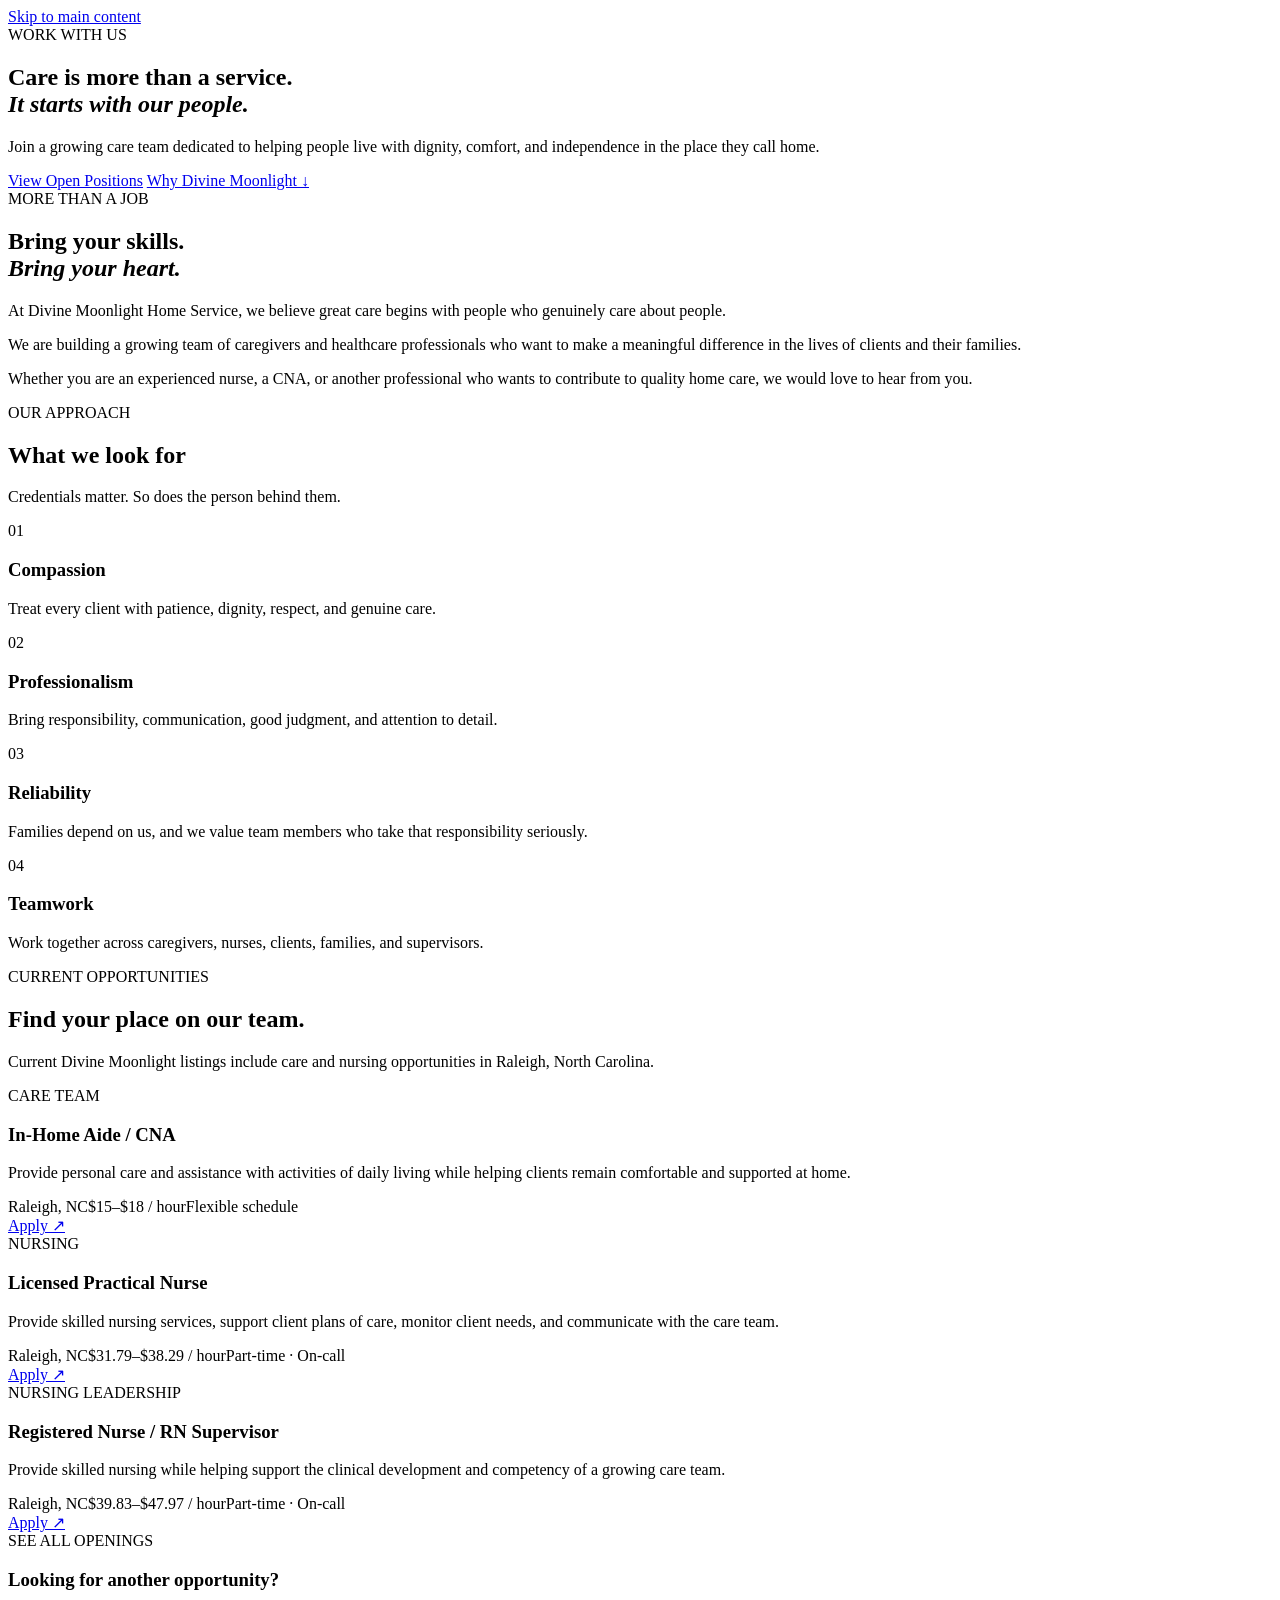
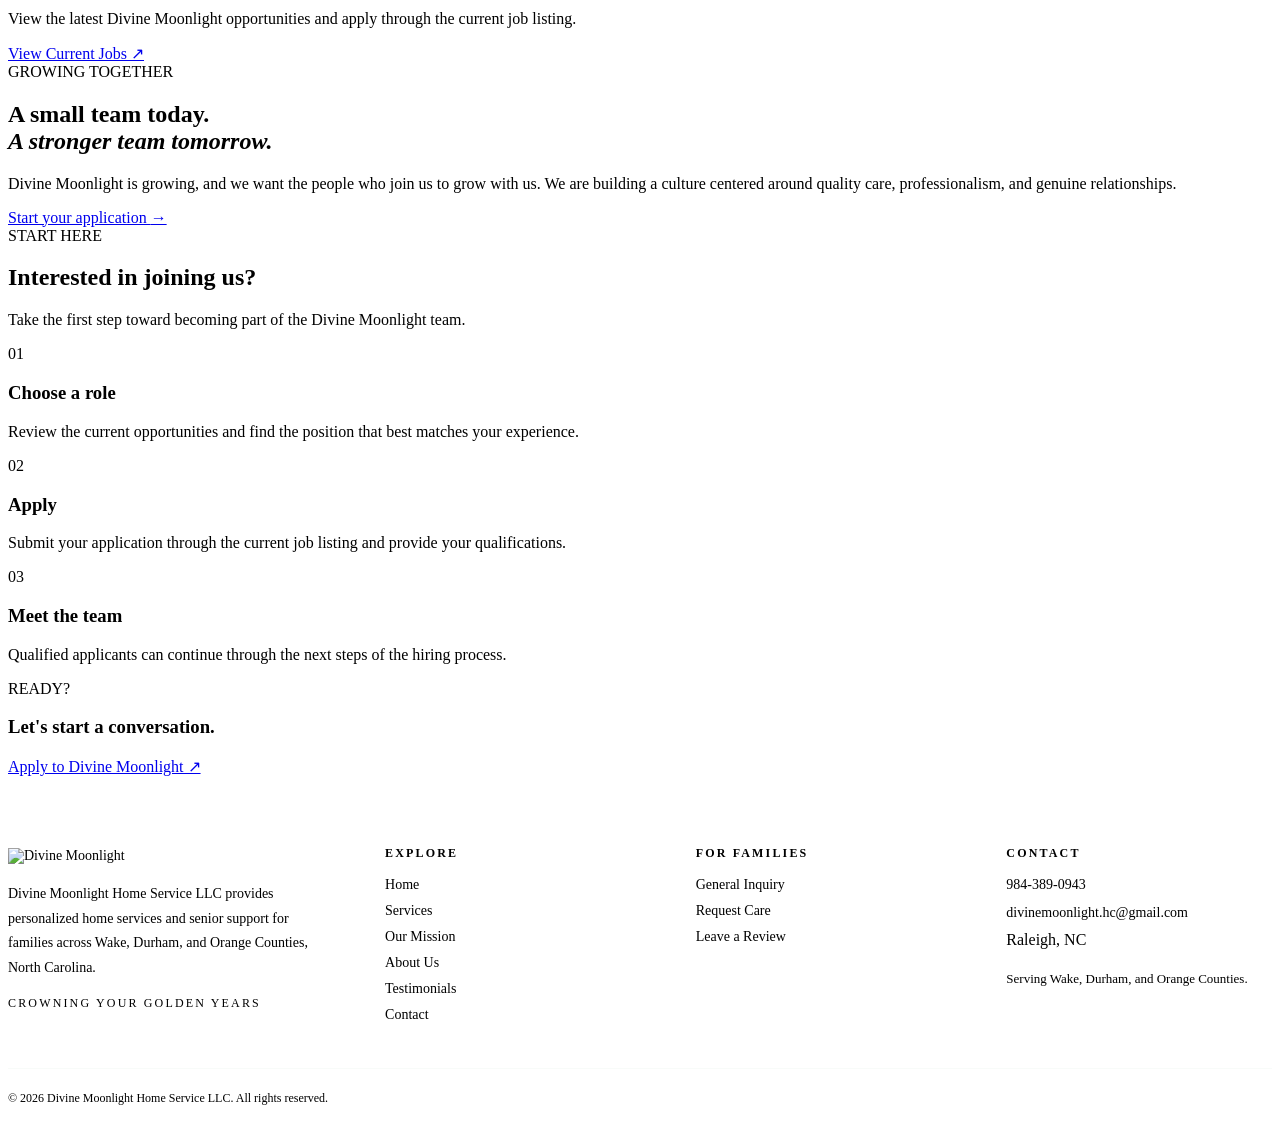
==== careers.html @ d9db5ae2 "Add Divine Moonlight careers page" ====
<!DOCTYPE html>
<html lang="en">
<head>
  <meta charset="utf-8">
  <meta name="viewport" content="width=device-width, initial-scale=1">
  <title>Careers | Divine Moonlight Home Service LLC</title>
  <meta name="description" content="Join the Divine Moonlight Home Service LLC team. Explore opportunities for CNAs, LPNs, RNs, and other compassionate care professionals.">
  <meta name="theme-color" content="#2A4F44">
  <link rel="icon" href="favicon.svg">
  <link rel="stylesheet" href="styles.css">
  <link rel="stylesheet" href="careers.css">
</head>
<body>
  <a class="skip" href="#main-content">Skip to main content</a>

  <main id="main-content">
    <section class="careers-hero">
      <div class="careers-hero-image" aria-hidden="true"></div>
      <div class="careers-hero-overlay" aria-hidden="true"></div>
      <div class="careers-hero-content container">
        <div class="eyebrow">WORK WITH US</div>
        <h1>Care is more than a service.<br><em>It starts with our people.</em></h1>
        <p>Join a growing care team dedicated to helping people live with dignity, comfort, and independence in the place they call home.</p>
        <div class="careers-actions">
          <a class="btn btn-primary" href="#open-positions">View Open Positions</a>
          <a class="careers-text-link" href="#why-divine">Why Divine Moonlight <span>↓</span></a>
        </div>
      </div>
    </section>

    <section class="careers-intro" id="why-divine">
      <div class="container careers-intro-grid">
        <div>
          <div class="eyebrow">MORE THAN A JOB</div>
          <h2>Bring your skills.<br><em>Bring your heart.</em></h2>
        </div>
        <div class="careers-copy">
          <p class="careers-lead">At Divine Moonlight Home Service, we believe great care begins with people who genuinely care about people.</p>
          <p>We are building a growing team of caregivers and healthcare professionals who want to make a meaningful difference in the lives of clients and their families.</p>
          <p>Whether you are an experienced nurse, a CNA, or another professional who wants to contribute to quality home care, we would love to hear from you.</p>
        </div>
      </div>
    </section>

    <section class="careers-values">
      <div class="container">
        <div class="careers-heading">
          <div class="eyebrow">OUR APPROACH</div>
          <h2>What we look for</h2>
          <p>Credentials matter. So does the person behind them.</p>
        </div>
        <div class="value-grid">
          <article class="value-card"><span>01</span><h3>Compassion</h3><p>Treat every client with patience, dignity, respect, and genuine care.</p></article>
          <article class="value-card"><span>02</span><h3>Professionalism</h3><p>Bring responsibility, communication, good judgment, and attention to detail.</p></article>
          <article class="value-card"><span>03</span><h3>Reliability</h3><p>Families depend on us, and we value team members who take that responsibility seriously.</p></article>
          <article class="value-card"><span>04</span><h3>Teamwork</h3><p>Work together across caregivers, nurses, clients, families, and supervisors.</p></article>
        </div>
      </div>
    </section>

    <section class="open-positions" id="open-positions">
      <div class="container">
        <div class="careers-heading positions-heading">
          <div class="eyebrow">CURRENT OPPORTUNITIES</div>
          <h2>Find your place on our team.</h2>
          <p>Current Divine Moonlight listings include care and nursing opportunities in Raleigh, North Carolina.</p>
        </div>

        <div class="position-list">
          <article class="position-card">
            <div>
              <div class="position-label">CARE TEAM</div>
              <h3>In-Home Aide / CNA</h3>
              <p>Provide personal care and assistance with activities of daily living while helping clients remain comfortable and supported at home.</p>
              <div class="position-details"><span>Raleigh, NC</span><span>$15–$18 / hour</span><span>Flexible schedule</span></div>
            </div>
            <a class="position-apply" href="https://www.indeed.com/jobs?q=Divine+Moonlight+Home+Service+LLC&l=Raleigh%2C+NC" target="_blank" rel="noopener">Apply <span>↗</span></a>
          </article>

          <article class="position-card featured-position">
            <div>
              <div class="position-label">NURSING</div>
              <h3>Licensed Practical Nurse</h3>
              <p>Provide skilled nursing services, support client plans of care, monitor client needs, and communicate with the care team.</p>
              <div class="position-details"><span>Raleigh, NC</span><span>$31.79–$38.29 / hour</span><span>Part-time · On-call</span></div>
            </div>
            <a class="position-apply" href="https://www.indeed.com/viewjob?jk=7097b70989209ae1" target="_blank" rel="noopener">Apply <span>↗</span></a>
          </article>

          <article class="position-card">
            <div>
              <div class="position-label">NURSING LEADERSHIP</div>
              <h3>Registered Nurse / RN Supervisor</h3>
              <p>Provide skilled nursing while helping support the clinical development and competency of a growing care team.</p>
              <div class="position-details"><span>Raleigh, NC</span><span>$39.83–$47.97 / hour</span><span>Part-time · On-call</span></div>
            </div>
            <a class="position-apply" href="https://www.indeed.com/jobs?q=Divine+Moonlight+Home+Service+LLC&l=Raleigh%2C+NC" target="_blank" rel="noopener">Apply <span>↗</span></a>
          </article>
        </div>

        <div class="application-note">
          <div><div class="eyebrow">SEE ALL OPENINGS</div><h3>Looking for another opportunity?</h3><p>View the latest Divine Moonlight opportunities and apply through the current job listing.</p></div>
          <a class="btn btn-primary" href="https://www.indeed.com/jobs?q=Divine+Moonlight+Home+Service+LLC&l=Raleigh%2C+NC" target="_blank" rel="noopener">View Current Jobs ↗</a>
        </div>
      </div>
    </section>

    <section class="careers-feature">
      <div class="careers-feature-image" aria-hidden="true"></div>
      <div class="careers-feature-overlay" aria-hidden="true"></div>
      <div class="container careers-feature-content">
        <div class="eyebrow">GROWING TOGETHER</div>
        <h2>A small team today.<br><em>A stronger team tomorrow.</em></h2>
        <p>Divine Moonlight is growing, and we want the people who join us to grow with us. We are building a culture centered around quality care, professionalism, and genuine relationships.</p>
        <a href="#apply" class="careers-text-link">Start your application <span>→</span></a>
      </div>
    </section>

    <section class="how-to-apply" id="apply">
      <div class="container">
        <div class="careers-heading">
          <div class="eyebrow">START HERE</div>
          <h2>Interested in joining us?</h2>
          <p>Take the first step toward becoming part of the Divine Moonlight team.</p>
        </div>
        <div class="apply-grid">
          <div class="apply-step"><span>01</span><h3>Choose a role</h3><p>Review the current opportunities and find the position that best matches your experience.</p></div>
          <div class="apply-step"><span>02</span><h3>Apply</h3><p>Submit your application through the current job listing and provide your qualifications.</p></div>
          <div class="apply-step"><span>03</span><h3>Meet the team</h3><p>Qualified applicants can continue through the next steps of the hiring process.</p></div>
        </div>
        <div class="final-apply">
          <div><div class="eyebrow">READY?</div><h3>Let's start a conversation.</h3></div>
          <a class="btn btn-primary" href="https://www.indeed.com/jobs?q=Divine+Moonlight+Home+Service+LLC&l=Raleigh%2C+NC" target="_blank" rel="noopener">Apply to Divine Moonlight ↗</a>
        </div>
      </div>
    </section>
  </main>

  <div id="shared-site-footer"></div>
  <script src="script.js"></script>
  <script src="careers.js"></script>
  <script src="footer.js"></script>
</body>
</html>
---- styles.css ----
@import url('styles-legacy.css');

/* =========================================================
   DIVINE MOONLIGHT — HERO REDESIGN
   Keeps the existing site styles intact and replaces the
   duplicated experimental hero with the finished homepage hero.
   ========================================================= */

/* Hide the old experimental hero. The second .hero in index.html
   becomes the single visible homepage hero. */
/* The homepage now uses the first (and only) hero section. */

main > section.hero:nth-of-type(2) {
  position: relative;
  min-height: calc(100svh - 72px);
  height: calc(100svh - 72px);
  overflow: hidden;
  background: var(--cream);
  isolation: isolate;
}

main > section.hero:nth-of-type(2) .hero-grid {
  min-height: 100%;
  height: 100%;
  grid-template-columns: 54% 46%;
}

main > section.hero:nth-of-type(2) .hero-copy {
  position: relative;
  z-index: 2;
  min-height: 100%;
  padding: 10px 48px 70px;
  display: flex;
  align-items: flex-start;
  background:
    linear-gradient(90deg,
      rgba(247,243,236,1) 0%,
      rgba(247,243,236,.98) 70%,
      rgba(247,243,236,.86) 100%);
}

main > section.hero:nth-of-type(2) .hero-copy > .container {
  width: 100%;
  max-width: 680px;
  margin: 0;
}

/* Motto + service area */
main > section.hero:nth-of-type(2) .eyebrow {
  position: relative;
  margin: 0;
  padding: 0;
  font-size: 0;
  line-height: 1;
}

main > section.hero:nth-of-type(2) .eyebrow::before {
  content: 'CARE WITH COMPASSION';
  display: block;
  color: var(--burgundy);
  font-family: var(--sans);
  font-size: 11px;
  font-weight: 600;
  letter-spacing: .28em;
  line-height: 1.2;
}

main > section.hero:nth-of-type(2) .eyebrow::after {
  content: 'Wake · Durham · Orange Counties, NC';
  display: block;
  margin-top: 13px;
  color: var(--sage-dark);
  font-family: var(--sans);
  font-size: 12px;
  font-weight: 500;
  letter-spacing: .12em;
  line-height: 1.2;
  text-transform: uppercase;
}

/* Small gold editorial accent */
main > section.hero:nth-of-type(2) .eyebrow::before {
  border-left: 34px solid var(--gold);
  padding-left: 12px;
}

/* Main headline */
main > section.hero:nth-of-type(2) h1 {
  max-width: 680px;
  margin: 29px 0 0;
  color: var(--sage-dark);
  font-family: var(--display);
  font-size: clamp(62px, 6.3vw, 94px);
  font-weight: 500;
  line-height: .9;
  letter-spacing: -.045em;
}

/* Replace the longer generic paragraph with the short marketing summary. */
main > section.hero:nth-of-type(2) .hero-copy > .container > p {
  max-width: 570px;
  margin-top: 25px;
  color: var(--muted);
  font-family: var(--sans);
  font-size: 17px;
  font-weight: 400;
  line-height: 1.65;
}

main > section.hero:nth-of-type(2) .hero-copy > .container > p {
  font-size: 0;
}

main > section.hero:nth-of-type(2) .hero-copy > .container > p::after {
  content: 'Compassionate in-home support that helps seniors live comfortably, safely, and with dignity while giving families confidence that their loved ones are cared for.';
  display: block;
  font-size: 17px;
}

/* Clean CTA hierarchy */
main > section.hero:nth-of-type(2) .actions {
  display: flex;
  align-items: center;
  flex-wrap: wrap;
  gap: 25px;
  margin-top: 31px;
}

main > section.hero:nth-of-type(2) .actions .btn-secondary {
  display: none;
}

main > section.hero:nth-of-type(2) .actions .btn-primary {
  min-height: 53px;
  padding: 0 27px;
  border-radius: 5px;
  font-size: 14px;
  font-weight: 600;
  box-shadow: 0 12px 30px -14px rgba(90,24,48,.55);
}

main > section.hero:nth-of-type(2) .actions .btn-primary::after {
  content: ' →';
  font-size: 17px;
}

main > section.hero:nth-of-type(2) .text-link {
  display: inline-flex;
  align-items: center;
  gap: 9px;
  margin-top: 18px;
  padding-bottom: 4px;
  color: var(--sage-dark);
  border-bottom: 1px solid rgba(42,79,68,.3);
  font-family: var(--sans);
  font-size: 14px;
  font-weight: 500;
  text-decoration: none;
}

main > section.hero:nth-of-type(2) .text-link:hover {
  color: var(--burgundy);
  border-color: var(--burgundy);
}

/* Nursing pool callout */
main > section.hero:nth-of-type(2) .hero-copy::after {
  content: 'NURSING POOL   ·   RN · LPN · CNA SUPPORT';
  position: absolute;
  left: 48px;
  bottom: 38px;
  padding-top: 16px;
  padding-right: 24px;
  border-top: 1px solid rgba(42,79,68,.18);
  color: var(--burgundy);
  font-family: var(--sans);
  font-size: 11px;
  font-weight: 700;
  letter-spacing: .14em;
}

/* Image treatment */
main > section.hero:nth-of-type(2) .hero-image {
  min-height: 100%;
  position: relative;
  overflow: hidden;
}

main > section.hero:nth-of-type(2) .hero-image::before {
  content: '';
  position: absolute;
  inset: 0;
  z-index: 1;
  background: linear-gradient(90deg, var(--cream) 0%, rgba(247,243,236,.3) 18%, rgba(247,243,236,.04) 100%);
  pointer-events: none;
}

main > section.hero:nth-of-type(2) .hero-image img {
  width: 100%;
  height: 100%;
  object-fit: cover;
  object-position: 52% center;
  transform: scale(1.015);
}

/* Desktop scroll cue */
main > section.hero:nth-of-type(2)::after {
  content: 'EXPLORE  ↓';
  position: absolute;
  left: 50%;
  bottom: 21px;
  z-index: 5;
  color: var(--sage-dark);
  font-family: var(--sans);
  font-size: 9px;
  font-weight: 600;
  letter-spacing: .2em;
  transform: translateX(-50%);
  opacity: .72;
}

/* Tablet */
@media (max-width: 900px) {
  main > section.hero:nth-of-type(2) {
    min-height: calc(100svh - 72px);
    height: auto;
  }

  main > section.hero:nth-of-type(2) .hero-grid {
    min-height: calc(100svh - 72px);
    height: auto;
    grid-template-columns: 56% 44%;
  }

  main > section.hero:nth-of-type(2) .hero-copy {
    padding: 10px 30px 70px;
    background: rgba(247,243,236,.96);
  }

  main > section.hero:nth-of-type(2) h1 {
    font-size: clamp(58px, 7vw, 76px);
  }

  main > section.hero:nth-of-type(2) .hero-copy::after {
    left: 30px;
    bottom: 30px;
  }
}

/* Mobile */
@media (max-width: 700px) {
  main > section.hero:nth-of-type(2) {
    min-height: calc(100svh - 72px);
    height: auto;
  }

  main > section.hero:nth-of-type(2) .hero-grid {
    min-height: calc(100svh - 72px);
    display: block;
    position: relative;
  }

  main > section.hero:nth-of-type(2) .hero-copy {
    min-height: calc(100svh - 72px);
    padding: 12px 16px 105px;
    background: rgba(247,243,236,.91);
  }

  main > section.hero:nth-of-type(2) .hero-copy > .container {
    max-width: 620px;
  }

  main > section.hero:nth-of-type(2) .eyebrow::before {
    font-size: 10px;
    letter-spacing: .22em;
  }

  main > section.hero:nth-of-type(2) .eyebrow::after {
    font-size: 10px;
    letter-spacing: .09em;
  }

  main > section.hero:nth-of-type(2) h1 {
    max-width: 100%;
    margin-top: 23px;
    font-size: clamp(53px, 15vw, 72px);
    line-height: .91;
  }

  main > section.hero:nth-of-type(2) .hero-copy > .container > p::after {
    font-size: 16px;
    line-height: 1.58;
  }

  main > section.hero:nth-of-type(2) .actions {
    align-items: flex-start;
    flex-direction: column;
    gap: 19px;
    margin-top: 27px;
  }

  main > section.hero:nth-of-type(2) .text-link {
    margin-top: 0;
  }

  main > section.hero:nth-of-type(2) .hero-copy::after {
    left: 16px;
    right: 16px;
    bottom: 30px;
    padding-right: 0;
    font-size: 10px;
    letter-spacing: .11em;
  }

  main > section.hero:nth-of-type(2) .hero-image {
    position: absolute;
    inset: 0;
    z-index: -1;
    opacity: .28;
  }

  main > section.hero:nth-of-type(2) .hero-image::before {
    background: linear-gradient(180deg, rgba(247,243,236,.95) 0%, rgba(247,243,236,.75) 58%, rgba(247,243,236,.45) 100%);
  }

  main > section.hero:nth-of-type(2)::after {
    display: none;
  }
}

/* Small phones */
@media (max-width: 420px) {
  main > section.hero:nth-of-type(2) .hero-copy {
    padding-top: 10px;
  }

  main > section.hero:nth-of-type(2) h1 {
    font-size: clamp(50px, 14.5vw, 64px);
  }

  main > section.hero:nth-of-type(2) .hero-copy::after {
    font-size: 9px;
  }
}


/* =========================================================
   DIVINE MOONLIGHT — HERO POSITIONING UPDATE
   ========================================================= */

/* The motto is the first visual element directly beneath the nav
   and is centered across the full hero. Supporting content remains left. */
main > section.hero:first-of-type {
  position: relative;
  min-height: calc(100svh - 72px);
  height: calc(100svh - 72px);
  overflow: hidden;
  background: var(--cream);
  isolation: isolate;
}

main > section.hero:first-of-type .hero-grid {
  position: relative;
  min-height: 100%;
  height: 100%;
  grid-template-columns: 54% 46%;
}

main > section.hero:first-of-type .hero-copy {
  position: relative;
  z-index: 2;
  min-height: 100%;
  padding: 92px 48px 70px;
  display: flex;
  align-items: flex-start;
  background: linear-gradient(90deg,
    rgba(247,243,236,1) 0%,
    rgba(247,243,236,.98) 70%,
    rgba(247,243,236,.86) 100%);
}

main > section.hero:first-of-type .hero-copy > .container {
  width: 100%;
  max-width: 680px;
  margin: 0;
}

/* Remove the old "CARE WITH COMPASSION" treatment entirely. */
main > section.hero:first-of-type .eyebrow::before {
  content: none;
  display: none;
}

main > section.hero:first-of-type .eyebrow {
  margin: 0;
  padding: 0;
}

main > section.hero:first-of-type .eyebrow::after {
  content: 'Wake · Durham · Orange Counties, NC';
  display: block;
  margin: 0;
  color: var(--sage-dark);
  font-family: var(--sans);
  font-size: 12px;
  font-weight: 500;
  letter-spacing: .12em;
  line-height: 1.2;
  text-transform: uppercase;
}

/* Motto: centered, immediately beneath the navigation. */
main > section.hero:first-of-type h1 {
  position: absolute;
  top: 10px;
  left: 0;
  z-index: 5;
  width: 100%;
  max-width: none;
  margin: 0;
  padding: 0 24px;
  box-sizing: border-box;
  text-align: center;
  color: var(--sage-dark);
  font-family: var(--display);
  font-size: clamp(58px, 6.3vw, 92px);
  font-weight: 500;
  line-height: .9;
  letter-spacing: -.045em;
  pointer-events: none;
}

/* Supporting content stays left aligned beneath the centered motto. */
main > section.hero:first-of-type .hero-copy > .container > p {
  max-width: 570px;
  margin-top: 25px;
  color: var(--muted);
  font-family: var(--sans);
  font-size: 17px;
  line-height: 1.65;
}

main > section.hero:first-of-type .actions {
  display: flex;
  align-items: center;
  flex-wrap: wrap;
  gap: 25px;
  margin-top: 31px;
}

main > section.hero:first-of-type .actions .btn-secondary {
  display: none;
}

main > section.hero:first-of-type .text-link {
  display: inline-flex;
  align-items: center;
  gap: 9px;
  margin-top: 18px;
  padding-bottom: 4px;
  color: var(--sage-dark);
  border-bottom: 1px solid rgba(42,79,68,.3);
  font-family: var(--sans);
  font-size: 14px;
  font-weight: 500;
  text-decoration: none;
}

main > section.hero:first-of-type .hero-copy::after {
  content: 'NURSING POOL   ·   RN · LPN · CNA SUPPORT';
  position: absolute;
  left: 48px;
  bottom: 38px;
  padding-top: 16px;
  padding-right: 24px;
  border-top: 1px solid rgba(42,79,68,.18);
  color: var(--burgundy);
  font-family: var(--sans);
  font-size: 11px;
  font-weight: 700;
  letter-spacing: .14em;
}

main > section.hero:first-of-type .hero-image {
  min-height: 100%;
  position: relative;
  overflow: hidden;
}

main > section.hero:first-of-type .hero-image img {
  width: 100%;
  height: 100%;
  object-fit: cover;
  object-position: 52% center;
  transform: scale(1.015);
}

/* Mobile keeps the motto centered but lets supporting content use the full width. */
@media (max-width: 700px) {
  main > section.hero:first-of-type {
    min-height: calc(100svh - 72px);
    height: auto;
  }

  main > section.hero:first-of-type .hero-grid {
    min-height: calc(100svh - 72px);
    height: auto;
    display: block;
  }

  main > section.hero:first-of-type .hero-copy {
    min-height: calc(100svh - 72px);
    padding: 82px 16px 105px;
    background: rgba(247,243,236,.91);
  }

  main > section.hero:first-of-type h1 {
    top: 8px;
    padding: 0 16px;
    font-size: clamp(46px, 13vw, 68px);
  }

  main > section.hero:first-of-type .hero-image {
    position: absolute;
    inset: 0;
    z-index: -1;
    opacity: .28;
  }

  main > section.hero:first-of-type .hero-copy::after {
    left: 16px;
    right: 16px;
    bottom: 30px;
    padding-right: 0;
    font-size: 10px;
    letter-spacing: .11em;
  }
}


/* =========================================================
   DIVINE MOONLIGHT — HERO FINAL POLISH
   ========================================================= */

/* Full-bleed photographic hero with a soft editorial fade into the copy. */
main > section.hero:first-of-type {
  position: relative !important;
  min-height: calc(100svh - 72px) !important;
  height: calc(100svh - 72px) !important;
  overflow: hidden !important;
  background: var(--cream) !important;
  isolation: isolate !important;
}

main > section.hero:first-of-type .hero-grid {
  display: block !important;
  position: relative !important;
  width: 100% !important;
  height: 100% !important;
  min-height: 100% !important;
}

main > section.hero:first-of-type .hero-image {
  position: absolute !important;
  inset: 0 !important;
  width: 100% !important;
  height: 100% !important;
  min-height: 0 !important;
  z-index: 0 !important;
  overflow: hidden !important;
}

main > section.hero:first-of-type .hero-image picture {
  display: block !important;
  width: 100% !important;
  height: 100% !important;
}

.hero-image img {
  display: block !important;
  width: 100% !important;
  height: 100% !important;
  object-fit: cover !important;
  object-position: center center !important;
  transform: scale(1.02) !important;
}

main > section.hero:first-of-type .hero-image::after {
  content: '' !important;
  position: absolute !important;
  inset: 0 !important;
  z-index: 1 !important;
  pointer-events: none !important;
  background:
    linear-gradient(
      90deg,
      rgba(247,243,236,.99) 0%,
      rgba(247,243,236,.96) 22%,
      rgba(247,243,236,.82) 42%,
      rgba(247,243,236,.50) 57%,
      rgba(247,243,236,.16) 72%,
      rgba(247,243,236,0) 100%
    ) !important;
}

/* Copy sits over the photograph rather than occupying a separate column. */
main > section.hero:first-of-type .hero-copy {
  position: relative !important;
  z-index: 2 !important;
  width: 100% !important;
  height: 100% !important;
  min-height: 100% !important;
  box-sizing: border-box !important;
  padding: 0 !important;
  display: block !important;
  background: transparent !important;
}

main > section.hero:first-of-type .hero-copy > .container {
  width: 100% !important;
  max-width: 1320px !important;
  height: 100% !important;
  margin: 0 auto !important;
  padding: 0 56px !important;
  box-sizing: border-box !important;
}

/* The motto is centered against the entire viewport, not the left column. */
main > section.hero:first-of-type h1 {
  position: absolute !important;
  top: 22px !important;
  left: 0 !important;
  right: 0 !important;
  z-index: 4 !important;
  width: 100% !important;
  max-width: none !important;
  margin: 0 !important;
  padding: 0 30px !important;
  box-sizing: border-box !important;
  text-align: center !important;
  color: var(--sage-dark) !important;
  font-family: var(--display) !important;
  font-size: clamp(58px, 6vw, 92px) !important;
  font-weight: 500 !important;
  line-height: .88 !important;
  letter-spacing: -.045em !important;
  white-space: nowrap !important;
}

/* Service area appears once, beneath the motto, aligned with the left copy. */
main > section.hero:first-of-type .eyebrow {
  position: absolute !important;
  top: 148px !important;
  left: 56px !important;
  margin: 0 !important;
  padding: 0 !important;
  color: var(--burgundy) !important;
  font-family: var(--sans) !important;
  font-size: 12px !important;
  font-weight: 700 !important;
  letter-spacing: .18em !important;
  line-height: 1.2 !important;
  text-transform: uppercase !important;
}

main > section.hero:first-of-type .eyebrow::before,
main > section.hero:first-of-type .eyebrow::after {
  content: none !important;
  display: none !important;
}

/* Left-side content has a deliberate rhythm and never collides with the motto. */
main > section.hero:first-of-type .hero-copy > .container > p {
  position: absolute !important;
  top: 205px !important;
  left: 56px !important;
  max-width: 560px !important;
  margin: 0 !important;
  color: var(--ink) !important;
  font-family: var(--sans) !important;
  font-size: 17px !important;
  line-height: 1.65 !important;
  text-shadow: 0 1px 12px rgba(247,243,236,.35) !important;
}

main > section.hero:first-of-type .hero-copy > .container > p::after {
  content: none !important;
}

main > section.hero:first-of-type .actions {
  position: absolute !important;
  top: 350px !important;
  left: 56px !important;
  margin: 0 !important;
  display: flex !important;
  align-items: center !important;
  gap: 22px !important;
}

main > section.hero:first-of-type .actions .btn-secondary {
  display: none !important;
}

main > section.hero:first-of-type .actions .btn-primary {
  min-height: 54px !important;
  padding: 0 29px !important;
  border-radius: 999px !important;
  font-size: 14px !important;
  font-weight: 600 !important;
  box-shadow: 0 14px 34px rgba(90,24,48,.18) !important;
}

main > section.hero:first-of-type .actions .btn-primary::after {
  content: ' →' !important;
  font-size: 17px !important;
}

main > section.hero:first-of-type .text-link {
  position: absolute !important;
  top: 430px !important;
  left: 56px !important;
  display: inline-flex !important;
  margin: 0 !important;
  padding-bottom: 5px !important;
  color: var(--sage-dark) !important;
  border-bottom: 1px solid rgba(42,79,68,.35) !important;
  font-family: var(--sans) !important;
  font-size: 14px !important;
  font-weight: 600 !important;
  text-decoration: none !important;
}

main > section.hero:first-of-type .hero-copy::after {
  content: 'NURSING POOL   ·   RN · LPN · CNA SUPPORT' !important;
  position: absolute !important;
  left: 56px !important;
  bottom: 38px !important;
  z-index: 4 !important;
  padding: 15px 28px 0 0 !important;
  border-top: 1px solid rgba(42,79,68,.22) !important;
  color: var(--burgundy) !important;
  font-family: var(--sans) !important;
  font-size: 10px !important;
  font-weight: 700 !important;
  letter-spacing: .16em !important;
}

/* Subtle readability veil behind the left copy, while keeping the photo visible. */
main > section.hero:first-of-type .hero-copy::before {
  content: '' !important;
  position: absolute !important;
  inset: 0 !important;
  z-index: -1 !important;
  pointer-events: none !important;
}

/* Mobile: keep the full photo, but make the copy more legible. */
@media (max-width: 900px) {
  main > section.hero:first-of-type h1 {
    font-size: clamp(52px, 7vw, 76px) !important;
  }

  main > section.hero:first-of-type .hero-copy > .container {
    padding: 0 32px !important;
  }

  main > section.hero:first-of-type .eyebrow,
  main > section.hero:first-of-type .hero-copy > .container > p,
  main > section.hero:first-of-type .actions,
  main > section.hero:first-of-type .text-link {
    left: 32px !important;
  }

  main > section.hero:first-of-type .eyebrow {
    top: 140px !important;
  }

  main > section.hero:first-of-type .hero-copy > .container > p {
    top: 192px !important;
    max-width: 500px !important;
  }

  main > section.hero:first-of-type .actions {
    top: 345px !important;
  }

  main > section.hero:first-of-type .text-link {
    top: 425px !important;
  }
}

@media (max-width: 700px) {
  main > section.hero:first-of-type {
    min-height: calc(100svh - 72px) !important;
    height: calc(100svh - 72px) !important;
  }

  main > section.hero:first-of-type .hero-copy > .container {
    padding: 0 20px !important;
  }

  main > section.hero:first-of-type h1 {
    top: 20px !important;
    padding: 0 16px !important;
    font-size: clamp(42px, 12vw, 62px) !important;
    white-space: normal !important;
  }

  main > section.hero:first-of-type .hero-image::after {
    background:
      linear-gradient(
        180deg,
        rgba(247,243,236,.94) 0%,
        rgba(247,243,236,.82) 30%,
        rgba(247,243,236,.62) 58%,
        rgba(247,243,236,.28) 100%
      ) !important;
  }

  main > section.hero:first-of-type .eyebrow {
    top: 150px !important;
    left: 20px !important;
    right: 20px !important;
    font-size: 10px !important;
    letter-spacing: .12em !important;
  }

  main > section.hero:first-of-type .hero-copy > .container > p {
    top: 195px !important;
    left: 20px !important;
    right: 20px !important;
    max-width: 520px !important;
    font-size: 16px !important;
    line-height: 1.55 !important;
  }

  main > section.hero:first-of-type .actions {
    top: 335px !important;
    left: 20px !important;
  }

  main > section.hero:first-of-type .text-link {
    top: 415px !important;
    left: 20px !important;
  }

  main > section.hero:first-of-type .hero-copy::after {
    left: 20px !important;
    bottom: 28px !important;
    font-size: 9px !important;
    letter-spacing: .10em !important;
  }
}

@media (max-width: 420px) {
  main > section.hero:first-of-type h1 {
    top: 18px !important;
    font-size: clamp(40px, 12vw, 54px) !important;
  }

  main > section.hero:first-of-type .eyebrow {
    top: 140px !important;
  }

  main > section.hero:first-of-type .hero-copy > .container > p {
    top: 183px !important;
  }

  main > section.hero:first-of-type .actions {
    top: 330px !important;
  }

  main > section.hero:first-of-type .text-link {
    top: 410px !important;
  }
}

/* =========================================
   DIVINE MOONLIGHT — MISSION PAGE
   ========================================= */

.mission-page {
  --sage: #687563;
  --sage-dark: #4d594b;
  --burgundy: #6b3039;
  --gold: #b4975a;
  --gold-light: #d4bd82;
  --cream: #f7f4ed;
  --warm-white: #fcfbf8;
  --text: #2f302c;
  --muted: #73756d;

  background: var(--warm-white);
  color: var(--text);
  overflow: hidden;
}


/* =========================================
   HERO
   ========================================= */

.mission-hero {
  min-height: 82vh;

  position: relative;

  display: flex;
  align-items: center;
  justify-content: center;

  text-align: center;

  background:
    radial-gradient(
      circle at 50% 35%,
      rgba(180, 151, 90, 0.13),
      transparent 35%
    ),
    linear-gradient(
      180deg,
      #f8f6f0 0%,
      #f3f1e9 100%
    );

  padding: 120px 24px 100px;
}


.mission-hero::before {
  content: "";

  position: absolute;
  inset: 28px;

  border: 1px solid rgba(180, 151, 90, 0.28);

  pointer-events: none;
}


.mission-hero-glow {
  position: absolute;

  width: 480px;
  height: 480px;

  border-radius: 50%;

  background: rgba(180, 151, 90, 0.07);

  filter: blur(20px);

  pointer-events: none;
}


.mission-hero-content {
  position: relative;

  max-width: 850px;

  z-index: 2;
}


.mission-eyebrow {
  display: inline-block;

  font-family: "Outfit", sans-serif;

  font-size: 12px;
  font-weight: 600;

  letter-spacing: 4px;

  color: var(--burgundy);

  margin-bottom: 28px;
}


.mission-hero h1 {
  margin: 0;

  font-family: "Cormorant Garamond", Georgia, serif;

  font-size: clamp(60px, 7vw, 96px);

  line-height: 0.9;

  font-weight: 500;

  letter-spacing: -2px;

  color: var(--sage-dark);
}


.mission-hero h1 em {
  color: var(--burgundy);

  font-weight: 400;
}


.crown-divider {
  display: flex;
  align-items: center;
  justify-content: center;

  gap: 18px;

  margin: 34px auto 30px;

  width: min(400px, 80%);
}


.crown-divider span {
  height: 1px;

  flex: 1;

  background: linear-gradient(
    90deg,
    transparent,
    rgba(180, 151, 90, 0.7)
  );
}


.crown-divider span:last-child {
  background: linear-gradient(
    90deg,
    rgba(180, 151, 90, 0.7),
    transparent
  );
}


.crown-symbol {
  font-family: Georgia, serif;

  font-size: 30px;

  line-height: 1;

  color: var(--gold);
}


.mission-intro {
  max-width: 720px;

  margin: 0 auto;

  font-family: "Outfit", sans-serif;

  font-size: 17px;

  line-height: 1.8;

  color: var(--muted);
}


.scroll-indicator {
  position: absolute;

  bottom: 34px;
  left: 50%;

  transform: translateX(-50%);

  display: flex;
  flex-direction: column;
  align-items: center;

  gap: 9px;
}


.scroll-indicator span {
  font-family: "Outfit", sans-serif;

  font-size: 9px;

  letter-spacing: 3px;

  font-weight: 600;

  color: #88877e;
}


.scroll-line {
  width: 1px;
  height: 34px;

  background: var(--gold);

  opacity: 0.65;
}


/* =========================================
   MAIN CONTENT
   ========================================= */

.mission-content {
  max-width: 1180px;

  margin: 0 auto;

  padding: 140px 60px 130px;
}


/* =========================================
   SECTION HEADING
   ========================================= */

.mission-section-heading {
  display: grid;

  grid-template-columns: 100px 1fr;

  gap: 30px;

  margin-bottom: 100px;
}


.section-number {
  font-family: "Cormorant Garamond", Georgia, serif;

  font-size: 22px;

  color: var(--gold);

  padding-top: 12px;
}


.small-heading {
  display: block;

  font-family: "Outfit", sans-serif;

  font-size: 11px;

  font-weight: 600;

  letter-spacing: 3px;

  color: var(--burgundy);

  margin-bottom: 16px;
}


.mission-section-heading h2 {
  margin: 0;

  font-family: "Cormorant Garamond", Georgia, serif;

  font-size: clamp(52px, 6vw, 78px);

  line-height: 0.92;

  font-weight: 500;

  color: var(--sage-dark);

  letter-spacing: -1px;
}


.mission-section-heading h2 em {
  color: var(--burgundy);

  font-weight: 400;
}


/* =========================================
   COPY
   ========================================= */

.mission-copy {
  max-width: 930px;

  margin-left: auto;
}


/* =========================================
   FIRST STATEMENT
   ========================================= */

.mission-statement {
  display: grid;

  grid-template-columns: 1fr 1.5fr;

  gap: 70px;

  margin-bottom: 90px;
}


.mission-statement p {
  margin: 0;

  font-family: "Outfit", sans-serif;

  font-size: 17px;

  line-height: 1.9;

  color: var(--muted);
}


.mission-statement p:first-child {
  font-family: "Cormorant Garamond", Georgia, serif;

  font-size: 36px;

  line-height: 1.1;

  color: var(--sage-dark);
}


/* =========================================
   FAMILY HIGHLIGHT
   ========================================= */

.mission-highlight {
  position: relative;

  background: var(--cream);

  padding: 65px 75px 65px 100px;

  margin-bottom: 100px;

  border-left: 3px solid var(--gold);
}


.highlight-mark {
  position: absolute;

  left: 36px;
  top: 34px;

  font-family: Georgia, serif;

  font-size: 70px;

  line-height: 1;

  color: var(--gold);

  opacity: 0.6;
}


.mission-highlight p {
  position: relative;

  margin: 0;

  font-family: "Cormorant Garamond", Georgia, serif;

  font-size: clamp(28px, 3vw, 39px);

  line-height: 1.3;

  color: var(--sage-dark);
}


/* =========================================
   PROFESSIONALISM SECTION
   ========================================= */

.mission-professional {
  display: grid;

  grid-template-columns: 1fr 1.15fr;

  gap: 80px;

  align-items: end;

  margin-bottom: 110px;
}


.professional-heading h3 {
  margin: 0;

  font-family: "Cormorant Garamond", Georgia, serif;

  font-size: clamp(42px, 4vw, 58px);

  line-height: 0.98;

  font-weight: 500;

  color: var(--sage-dark);
}


.professional-heading h3 em {
  color: var(--burgundy);

  font-weight: 400;
}


.mission-professional > p {
  margin: 0;

  font-family: "Outfit", sans-serif;

  font-size: 17px;

  line-height: 1.9;

  color: var(--muted);
}


/* =========================================
   CLOSING
   ========================================= */

.mission-closing {
  padding-left: 60px;

  margin-bottom: 110px;
}


.closing-line {
  width: 50px;
  height: 2px;

  background: var(--gold);

  margin-bottom: 28px;
}


.mission-closing p {
  max-width: 750px;

  margin: 0;

  font-family: "Outfit", sans-serif;

  font-size: 17px;

  line-height: 1.85;

  color: var(--muted);
}


.mission-closing .closing-lead {
  font-family: "Cormorant Garamond", Georgia, serif;

  font-size: clamp(34px, 4vw, 48px);

  line-height: 1.1;

  color: var(--sage-dark);

  margin-bottom: 18px;
}


.mission-closing strong {
  color: var(--burgundy);

  font-weight: 500;
}


/* =========================================
   FINAL STATEMENT
   ========================================= */

.mission-final {
  position: relative;

  text-align: center;

  max-width: 780px;

  margin: 0 auto;

  padding-top: 70px;
}


.mission-final::before {
  content: "";

  position: absolute;

  top: 0;
  left: 50%;

  transform: translateX(-50%);

  width: 80px;
  height: 1px;

  background: var(--gold);
}


.final-crown {
  font-family: Georgia, serif;

  font-size: 38px;

  color: var(--gold);

  margin-bottom: 24px;
}


.mission-final p {
  margin: 0;

  font-family: "Cormorant Garamond", Georgia, serif;

  font-size: clamp(28px, 3vw, 39px);

  line-height: 1.35;

  color: var(--sage-dark);
}


.mission-final span {
  color: var(--burgundy);
}


/* =========================================
   SCROLL REVEAL
   ========================================= */

.reveal {
  opacity: 0;

  transform: translateY(28px);

  transition:
    opacity 0.8s ease,
    transform 0.8s ease;
}


.reveal.visible {
  opacity: 1;

  transform: translateY(0);
}


/* =========================================
   MOBILE
   ========================================= */

@media (max-width: 800px) {

  .mission-hero {
    min-height: 78vh;

    padding: 100px 24px 90px;
  }


  .mission-hero::before {
    inset: 16px;
  }


  .mission-hero h1 {
    font-size: clamp(50px, 15vw, 72px);

    letter-spacing: -1px;
  }


  .mission-intro {
    font-size: 15px;

    line-height: 1.7;
  }


  .mission-content {
    padding: 90px 25px;
  }


  .mission-section-heading {
    grid-template-columns: 1fr;

    gap: 12px;

    margin-bottom: 65px;
  }


  .section-number {
    padding: 0;
  }


  .mission-copy {
    margin: 0;
  }


  .mission-statement {
    grid-template-columns: 1fr;

    gap: 25px;

    margin-bottom: 65px;
  }


  .mission-statement p:first-child {
    font-size: 34px;
  }


  .mission-highlight {
    padding: 50px 30px 50px 60px;

    margin-bottom: 70px;
  }


  .highlight-mark {
    left: 22px;
    top: 27px;

    font-size: 52px;
  }


  .mission-highlight p {
    font-size: 28px;
  }


  .mission-professional {
    grid-template-columns: 1fr;

    gap: 28px;

    margin-bottom: 80px;
  }


  .professional-heading h3 {
    font-size: 42px;
  }


  .mission-closing {
    padding-left: 25px;

    margin-bottom: 80px;
  }


  .mission-closing .closing-lead {
    font-size: 36px;
  }


  .mission-final p {
    font-size: 29px;
  }

}


/* =========================================
   REDUCED MOTION
   ========================================= */

@media (prefers-reduced-motion: reduce) {

  .reveal {
    opacity: 1;

    transform: none;

    transition: none;
  }

}



/* =========================================
   DIVINE MOONLIGHT — FOUNDERS SECTION
   ========================================= */

.founders-section {
  position: relative;
  overflow: hidden;
  padding: 115px 0 105px;
  background: #f7f3ec;
  color: #2f302c;
}

.founders-section,
.founders-section * {
  box-sizing: border-box;
}

.founders-inner {
  position: relative;
  z-index: 2;
}

.founders-background {
  position: absolute;
  inset: 0;
  pointer-events: none;
  overflow: hidden;
  opacity: .06;
}

.flag-star {
  position: absolute;
  width: 420px;
  height: 300px;
  right: -70px;
  top: 20px;
  background: #27455d;
  border-radius: 0 0 100% 0;
  clip-path: polygon(0 0,100% 0,100% 100%,0 0);
}

.flag-stripe {
  position: absolute;
  right: -120px;
  width: 760px;
  height: 16px;
  background: #6b3039;
  transform: rotate(-12deg);
}

.stripe-one { top: 110px; }
.stripe-two { top: 180px; }
.stripe-three { top: 250px; }

.founders-intro {
  max-width: 760px;
  margin-bottom: 55px;
}

.founders-kicker,
.founder-role {
  display: block;
  color: #6b3039;
  font: 700 11px/1.2 Arial, sans-serif;
  letter-spacing: .18em;
  text-transform: uppercase;
}

.founders-intro h2 {
  margin: 12px 0 18px;
  color: #4d594b;
  font-family: "Cormorant Garamond", Georgia, serif;
  font-size: clamp(54px, 7vw, 88px);
  line-height: .88;
  font-weight: 500;
  letter-spacing: -.03em;
}

.founders-intro h2 em {
  color: #6b3039;
  font-weight: 400;
}

.founders-intro p {
  max-width: 690px;
  margin: 0;
  color: #73756d;
  font: 400 16px/1.8 "Outfit", Arial, sans-serif;
}

.founders-feature {
  display: grid;
  grid-template-columns: minmax(300px,.9fr) minmax(360px,1.1fr);
  min-height: 610px;
  background: #fff;
  box-shadow: 0 24px 70px rgba(42,79,68,.10);
}

.founder-image-wrap {
  position: relative;
  min-height: 610px;
  overflow: hidden;
  background: #d9d4ca;
}

.founder-image-wrap img {
  display: block;
  width: 100%;
  height: 100%;
  min-height: 610px;
  object-fit: cover;
  object-position: center 18%;
}

.founder-image-wrap:after {
  content: "";
  position: absolute;
  inset: 45% 0 0;
  background: linear-gradient(transparent, rgba(20,30,25,.72));
}

.founder-image-label {
  position: absolute;
  z-index: 2;
  left: 34px;
  right: 25px;
  bottom: 30px;
  color: #fff;
}

.founder-image-label span {
  display: block;
  font: 700 10px/1 Arial, sans-serif;
  letter-spacing: .18em;
  text-transform: uppercase;
  margin-bottom: 8px;
  opacity: .85;
}

.founder-image-label strong {
  font: 500 43px/.9 "Cormorant Garamond", Georgia, serif;
}

.founder-story {
  padding: 72px 70px;
  display: flex;
  flex-direction: column;
  justify-content: center;
}

.founder-number {
  display: block;
  color: #b4975a;
  font: 400 20px/1 "Cormorant Garamond", Georgia, serif;
  margin-bottom: 20px;
}

.founder-story .founder-role {
  margin-bottom: 18px;
}

.founder-story h3,
.josephine-copy h3 {
  margin: 0 0 25px;
  color: #4d594b;
  font: 500 clamp(43px,4.5vw,64px)/.92 "Cormorant Garamond", Georgia, serif;
  letter-spacing: -.02em;
}

.founder-story h3 em,
.josephine-copy h3 em {
  color: #6b3039;
  font-weight: 400;
}

.founder-story p,
.josephine-copy p {
  margin: 0 0 18px;
  color: #73756d;
  font: 400 15.5px/1.8 "Outfit", Arial, sans-serif;
}

.founder-rule {
  width: 55px;
  height: 2px;
  background: #b4975a;
  margin: 12px 0 22px;
}

.founder-quote {
  color: #4d594b !important;
  font-family: "Cormorant Garamond", Georgia, serif !important;
  font-size: 24px !important;
  line-height: 1.3 !important;
}

/* Josephine is presented as the visionary, with a cleaner editorial layout. */
.founders-josephine {
  display: grid;
  grid-template-columns: minmax(320px,.85fr) minmax(360px,1.15fr);
  min-height: 500px;
  margin-top: 32px;
  background: #fff;
  border-top: 1px solid rgba(180,151,90,.35);
  box-shadow: 0 20px 55px rgba(42,79,68,.08);
}

.josephine-photo {
  position: relative;
  min-height: 500px;
  overflow: hidden;
  background: #e7e1d6;
}

.josephine-photo img {
  display: block;
  width: 100%;
  height: 100%;
  min-height: 500px;
  object-fit: cover;
  object-position: center center;
}

.josephine-placeholder {
  position: absolute;
  inset: 0;
  display: none;
  align-items: center;
  justify-content: center;
  color: #687563;
  background: #e7e1d6;
  font: 500 42px/1 "Cormorant Garamond", Georgia, serif;
}

.josephine-copy {
  padding: 70px 75px;
  display: flex;
  flex-direction: column;
  justify-content: center;
}

.josephine-copy .founder-number {
  color: #b4975a;
}

.josephine-copy .founder-role {
  margin-bottom: 18px;
}

.josephine-copy h3 {
  font-size: clamp(44px,4.3vw,62px);
}

.founders-closing {
  display: none;
}

@media (max-width:850px) {
  .founders-section {
    padding: 85px 0;
  }

  .founders-feature,
  .founders-josephine {
    grid-template-columns: 1fr;
  }

  .founder-image-wrap,
  .founder-image-wrap img {
    min-height: 470px;
  }

  .founder-story {
    padding: 52px 38px;
  }

  .josephine-photo,
  .josephine-photo img {
    min-height: 420px;
  }

  .josephine-copy {
    padding: 52px 38px;
  }
}

@media (max-width:600px) {
  .founders-intro {
    margin-bottom: 38px;
  }

  .founders-intro h2 {
    font-size: 56px;
  }

  .founder-image-wrap,
  .founder-image-wrap img {
    min-height: 400px;
  }

  .founder-story {
    padding: 42px 25px;
  }

  .founder-story h3,
  .josephine-copy h3 {
    font-size: 44px;
  }

  .josephine-photo,
  .josephine-photo img {
    min-height: 340px;
  }

  .josephine-copy {
    padding: 45px 25px;
  }
}

/* =========================================================
   HOMEPAGE MISSION — REFINED
   ========================================================= */

.home-mission {
  --sage: #687563;
  --sage-dark: #4d594b;
  --burgundy: #6b3039;
  --gold: #b4975a;
  --cream: #f7f4ed;
  --warm-white: #fcfbf8;
  --muted: #73756d;

  position: relative;
  background: var(--warm-white);
  padding: 125px 30px;
  overflow: hidden;
}

.home-mission::before {
  content: "";
  position: absolute;
  width: 500px;
  height: 500px;
  border-radius: 50%;
  top: -250px;
  right: -180px;
  background: rgba(180, 151, 90, 0.06);
  pointer-events: none;
}

.home-mission-inner {
  max-width: 1180px;
  margin: 0 auto;
  display: grid;
  grid-template-columns: 0.9fr 1.1fr;
  column-gap: 90px;
  row-gap: 75px;
  position: relative;
}

.home-mission-heading {
  padding-top: 5px;
}

.home-mission-eyebrow {
  display: block;
  font-family: "Outfit", sans-serif;
  font-size: 11px;
  font-weight: 600;
  letter-spacing: 3.5px;
  color: var(--burgundy);
  margin-bottom: 20px;
}

.home-mission-heading h2 {
  margin: 0;
  font-family: "Cormorant Garamond", Georgia, serif;
  font-size: clamp(55px, 6vw, 78px);
  line-height: 0.9;
  font-weight: 500;
  letter-spacing: -1px;
  color: var(--sage-dark);
}

.home-mission-heading h2 em {
  color: var(--burgundy);
  font-weight: 400;
}

.home-mission-crown {
  display: flex;
  align-items: center;
  gap: 14px;
  width: 260px;
  margin-top: 32px;
}

.home-mission-crown span {
  height: 1px;
  flex: 1;
  background: rgba(180, 151, 90, 0.55);
}

.home-mission-crown div {
  font-family: Georgia, serif;
  font-size: 25px;
  color: var(--gold);
}

.home-mission-content {
  max-width: 600px;
  padding-top: 35px;
}

.home-mission-content p {
  margin: 0 0 24px;
  font-family: "Outfit", sans-serif;
  font-size: 16px;
  line-height: 1.85;
  color: var(--muted);
}

.home-mission-content .home-mission-lead {
  font-size: 19px;
  line-height: 1.75;
  color: var(--sage-dark);
  margin-bottom: 28px;
}

.mission-link {
  display: inline-flex;
  align-items: center;
  gap: 14px;
  margin-top: 14px;
  padding-bottom: 7px;
  border-bottom: 1px solid var(--gold);
  text-decoration: none;
  font-family: "Outfit", sans-serif;
  font-size: 12px;
  font-weight: 600;
  letter-spacing: 1.5px;
  text-transform: uppercase;
  color: var(--burgundy);
  transition: gap 0.3s ease, color 0.3s ease;
}

.mission-link:hover {
  gap: 20px;
  color: var(--sage-dark);
}

.mission-arrow {
  font-size: 18px;
  line-height: 1;
}

.home-mission-quote {
  grid-column: 1 / -1;
  position: relative;
  background: var(--cream);
  padding: 55px 90px 50px;
  margin-top: 5px;
  border-left: 3px solid var(--gold);
  text-align: center;
}

.home-mission-quote .quote-mark {
  position: absolute;
  left: 38px;
  top: 30px;
  font-family: Georgia, serif;
  font-size: 70px;
  line-height: 1;
  color: var(--gold);
  opacity: 0.55;
}

.home-mission-quote p {
  max-width: 850px;
  margin: 0 auto 28px;
  font-family: "Cormorant Garamond", Georgia, serif;
  font-size: clamp(29px, 3.2vw, 42px);
  line-height: 1.25;
  font-weight: 400;
  color: var(--sage-dark);
}

.home-mission-quote .quote-line {
  width: 45px;
  height: 1px;
  background: var(--gold);
  margin: 0 auto 17px;
}

.home-mission-quote > span {
  font-family: "Outfit", sans-serif;
  font-size: 9px;
  font-weight: 600;
  letter-spacing: 3px;
  color: var(--burgundy);
}

.reveal-mission {
  opacity: 0;
  transform: translateY(24px);
  transition: opacity 0.75s ease, transform 0.75s ease;
}

.reveal-mission.visible {
  opacity: 1;
  transform: translateY(0);
}

@media (max-width: 800px) {
  .home-mission {
    padding: 90px 24px;
  }

  .home-mission-inner {
    display: block;
  }

  .home-mission-heading {
    margin-bottom: 45px;
  }

  .home-mission-heading h2 {
    font-size: clamp(52px, 15vw, 70px);
  }

  .home-mission-crown {
    width: 220px;
    margin-top: 27px;
  }

  .home-mission-content {
    padding-top: 0;
    margin-bottom: 60px;
  }

  .home-mission-content .home-mission-lead {
    font-size: 17px;
    line-height: 1.75;
  }

  .home-mission-quote {
    padding: 48px 30px 42px;
    margin-top: 0;
  }

  .home-mission-quote .quote-mark {
    left: 15px;
    top: 24px;
    font-size: 52px;
  }

  .home-mission-quote p {
    font-size: 29px;
  }
}

@media (prefers-reduced-motion: reduce) {
  .reveal-mission {
    opacity: 1;
    transform: none;
    transition: none;
  }
}


/* =========================================================
   DIVINE MOONLIGHT — SHARED NAV + FOUNDERS POLISH
   ========================================================= */

#shared-site-navigation .header {
  background: rgba(252, 250, 246, 0.96);
  border-bottom: 1px solid rgba(184, 149, 74, 0.16);
  box-shadow: 0 8px 28px rgba(44, 42, 40, 0.05);
  backdrop-filter: blur(14px);
}

#shared-site-navigation .navrow {
  min-height: 82px;
  gap: 24px;
}

#shared-site-navigation .brand {
  flex-shrink: 0;
}

#shared-site-navigation .brand img {
  width: auto;
  height: 68px;
  object-fit: contain;
}

#shared-site-navigation .desktop-nav {
  gap: 2px;
  margin-left: auto;
}

#shared-site-navigation .desktop-nav a {
  position: relative;
  padding: 12px 11px;
  color: var(--sage-dark);
  font-family: var(--sans);
  font-size: 11px;
  font-weight: 600;
  letter-spacing: .06em;
  text-transform: uppercase;
  transition: color .25s ease;
}

#shared-site-navigation .desktop-nav a::after {
  content: '';
  position: absolute;
  left: 50%;
  width: calc(100% - 22px);
  bottom: 5px;
  height: 1px;
  background: var(--gold);
  transform: translateX(-50%) scaleX(0);
  transform-origin: center;
  transition: transform .25s ease;
}

#shared-site-navigation .desktop-nav a:hover,
#shared-site-navigation .desktop-nav a.active {
  color: var(--burgundy);
}

#shared-site-navigation .desktop-nav a:hover::after,
#shared-site-navigation .desktop-nav a.active::after {
  transform: translateX(-50%) scaleX(1);
}

#shared-site-navigation .btn-primary {
  min-height: 45px;
  padding: 0 20px;
  border-radius: 5px;
  background: var(--burgundy);
  color: var(--paper);
  font-size: 11px;
  font-weight: 600;
  letter-spacing: .08em;
  text-transform: uppercase;
  box-shadow: 0 10px 24px -12px rgba(116, 31, 61, .55);
}

#shared-site-navigation .btn-primary:hover {
  background: var(--burgundy-deep);
  transform: translateY(-1px);
}

#shared-site-navigation .mobile-toggle {
  border-color: rgba(184, 149, 74, .35);
  color: var(--burgundy);
  background: var(--paper);
}

#shared-site-navigation .mobile-nav {
  background: rgba(252, 250, 246, .98);
}

#shared-site-navigation .mobile-nav a {
  color: var(--sage-dark);
  font-family: var(--sans);
  font-size: 13px;
  letter-spacing: .05em;
  text-transform: uppercase;
}

#shared-site-navigation .mobile-nav a:hover,
#shared-site-navigation .mobile-nav a.active {
  color: var(--burgundy);
}

#shared-site-navigation .mobile-nav .nav-inquiry {
  border-color: var(--sage-dark);
}

/* Founders: softer, card-like edges instead of hard rectangular blocks. */
.founders-section {
  overflow: hidden;
}

.founders-feature,
.founders-josephine {
  border-radius: 24px;
  overflow: hidden;
}

.founders-feature {
  box-shadow: 0 18px 45px -28px rgba(44, 42, 40, .28);
}

.founders-josephine {
  border: 1px solid rgba(184, 149, 74, .16);
  box-shadow: 0 18px 45px -30px rgba(44, 42, 40, .20);
}

.josephine-photo,
.founder-image-wrap {
  overflow: hidden;
}

.josephine-photo img,
.founder-image-wrap img {
  width: 100%;
  height: 100%;
  object-fit: cover;
}

@media (max-width: 1100px) {
  #shared-site-navigation .desktop-nav a {
    padding-left: 7px;
    padding-right: 7px;
    font-size: 10px;
  }

  #shared-site-navigation .desktop-nav a::after {
    width: calc(100% - 14px);
  }

  #shared-site-navigation .navrow {
    gap: 12px;
  }
}

@media (max-width: 900px) {
  #shared-site-navigation .desktop-nav {
    display: none;
  }

  #shared-site-navigation .mobile-toggle {
    display: inline-flex;
    align-items: center;
    justify-content: center;
  }

  #shared-site-navigation .navrow > div:last-child {
    display: flex;
    align-items: center;
    gap: 9px;
  }

  #shared-site-navigation .navrow > div:last-child > .btn-primary {
    display: inline-flex;
  }
}

@media (max-width: 560px) {
  #shared-site-navigation .navrow {
    min-height: 74px;
  }

  #shared-site-navigation .brand img {
    height: 58px;
  }

  #shared-site-navigation .navrow > div:last-child > .btn-primary {
    display: none;
  }

  .founders-feature,
  .founders-josephine {
    border-radius: 18px;
  }
}


/* =========================================================
   SHARED NAVIGATION — STICKY WRAPPER FIX
   The header is injected inside #shared-site-navigation. The wrapper
   must be the sticky element so it remains pinned after scrolling.
   ========================================================= */

#shared-site-navigation {
  position: sticky;
  top: 0;
  z-index: 100;
  width: 100%;
}

#shared-site-navigation .header {
  position: relative;
  top: auto;
  z-index: 100;
}


/* =========================================================
   DIVINE MOONLIGHT — SITE-WIDE INTERACTION POLISH
   ========================================================= */
:root { --dm-ease: cubic-bezier(.22, 1, .36, 1); }

.card,.step,.quote-box,.founders-feature,.founders-josephine,.mission-highlight,.mission-link,.learn,.btn,.team-card,.roles .role,.areas li {
  transition: transform .42s var(--dm-ease), box-shadow .42s var(--dm-ease), border-color .32s ease, background-color .32s ease, color .25s ease;
}

.service-grid .card {
  position: relative;
  overflow: hidden;
  border: 1px solid rgba(42,79,68,.08);
  box-shadow: 0 10px 30px -24px rgba(42,79,68,.35);
}
.service-grid .card::before {
  content:"";
  position:absolute;
  left:0; right:0; top:0; height:2px;
  background:linear-gradient(90deg,var(--gold),var(--burgundy));
  transform:scaleX(0);
  transform-origin:left;
  transition:transform .42s var(--dm-ease);
}
.service-grid .card:hover,.service-grid .card:focus-within {
  transform:translateY(-7px);
  border-color:rgba(184,149,74,.25);
  box-shadow:0 22px 45px -25px rgba(42,79,68,.34);
}
.service-grid .card:hover::before,.service-grid .card:focus-within::before { transform:scaleX(1); }

.service-grid .icon { position:relative; display:grid; place-items:center; min-height:74px; margin-bottom:8px; }
.service-grid .icon img {
  width:52px; height:52px; object-fit:contain;
  transition:transform .45s var(--dm-ease),filter .3s ease;
}
.service-grid .card:hover .icon img,.service-grid .card:focus-within .icon img { transform:translateY(-3px) scale(1.08); }

.service-grid .learn { display:inline-flex; align-items:center; gap:7px; position:relative; }
.service-grid .learn::after {
  content:""; position:absolute; left:0; right:0; bottom:-3px; height:1px;
  background:var(--gold); transform:scaleX(0); transform-origin:left;
  transition:transform .3s var(--dm-ease);
}
.service-grid .card:hover .learn::after,.service-grid .card:focus-within .learn::after { transform:scaleX(1); }

.hero-image,.founder-image-wrap,.josephine-photo,.two-col > img,.final-bg { overflow:hidden; }
.hero-image img,.founder-image-wrap img,.josephine-photo img,.two-col > img { transition:transform .9s var(--dm-ease); }
.hero-image:hover img,.founder-image-wrap:hover img,.josephine-photo:hover img,.two-col:hover > img { transform:scale(1.035); }

.founders-feature:hover,.founders-josephine:hover {
  transform:translateY(-4px);
  box-shadow:0 28px 65px -34px rgba(42,79,68,.28);
}
.home-mission-quote { transition:transform .45s var(--dm-ease),box-shadow .45s var(--dm-ease); }
.home-mission-quote:hover { transform:translateY(-4px); box-shadow:0 22px 45px -30px rgba(42,79,68,.24); }

.steps .step { position:relative; }
.steps .step:hover { transform:translateY(-4px); }
.steps .step .step-num { transition:color .3s ease,transform .4s var(--dm-ease); }
.steps .step:hover .step-num { color:var(--burgundy); transform:translateX(3px); }

.btn {
  transition:transform .25s var(--dm-ease),box-shadow .25s ease,background-color .25s ease,border-color .25s ease,color .25s ease;
}
.btn:hover,.btn:focus-visible { transform:translateY(-2px); box-shadow:0 12px 26px -17px rgba(42,79,68,.45); }
.btn:active { transform:translateY(0); }

.text-link,.mission-link,.learn { transition:gap .3s var(--dm-ease),color .25s ease,border-color .25s ease; }
.text-link:hover,.mission-link:hover { gap:14px; }

#shared-site-navigation .header {
  transition:background-color .3s ease,box-shadow .3s ease,border-color .3s ease;
}
#shared-site-navigation .header.scrolled { box-shadow:0 12px 32px -24px rgba(42,79,68,.45); }

.dm-reveal {
  opacity:0;
  transform:translateY(24px);
  transition:opacity .72s ease,transform .72s var(--dm-ease);
}
.dm-reveal.dm-visible { opacity:1; transform:translateY(0); }
.dm-reveal.dm-delay-1 { transition-delay:.06s; }
.dm-reveal.dm-delay-2 { transition-delay:.12s; }
.dm-reveal.dm-delay-3 { transition-delay:.18s; }
.dm-reveal.dm-delay-4 { transition-delay:.24s; }

@media (prefers-reduced-motion:reduce) {
  *,*::before,*::after {
    scroll-behavior:auto !important;
    transition-duration:.01ms !important;
    animation-duration:.01ms !important;
    animation-iteration-count:1 !important;
  }
  .dm-reveal,.reveal,.reveal-mission { opacity:1 !important; transform:none !important; }
}
@media (max-width:700px) {
  .service-grid .card:hover,.service-grid .card:focus-within,.founders-feature:hover,.founders-josephine:hover,.home-mission-quote:hover { transform:none; }
}


/* The uploaded SVGs are shape-matched monochrome artwork, so use the
   brand palette as a color treatment while they are in their active state. */
}


/* =========================================================
   DIVINE MOONLIGHT — FLOATING WHATSAPP BUTTON
   ========================================================= */

.dm-whatsapp-float {
  position: fixed;
  right: 24px;
  bottom: 24px;
  z-index: 9999;
  width: 60px;
  height: 60px;
  display: inline-flex;
  align-items: center;
  justify-content: center;
  border-radius: 50%;
  background: #25D366;
  color: #fff;
  text-decoration: none;
  box-shadow: 0 14px 30px rgba(20, 70, 45, .24);
  transition: transform .28s var(--dm-ease), box-shadow .28s ease, width .35s var(--dm-ease), border-radius .35s var(--dm-ease);
  animation: dm-whatsapp-bounce 4.8s ease-in-out infinite;
}

.dm-whatsapp-icon {
  width: 31px;
  height: 31px;
  display: grid;
  place-items: center;
}

.dm-whatsapp-icon svg {
  width: 100%;
  height: 100%;
  fill: currentColor;
}

.dm-whatsapp-label {
  position: absolute;
  right: 67px;
  top: 50%;
  transform: translateY(-50%) translateX(8px);
  padding: 9px 13px;
  border-radius: 8px;
  background: var(--sage-dark);
  color: #fff;
  font: 600 11px/1 var(--sans);
  letter-spacing: .05em;
  white-space: nowrap;
  opacity: 0;
  pointer-events: none;
  transition: opacity .25s ease, transform .3s var(--dm-ease);
  box-shadow: 0 8px 22px rgba(42,79,68,.18);
}

.dm-whatsapp-label::after {
  content: "";
  position: absolute;
  right: -5px;
  top: 50%;
  width: 10px;
  height: 10px;
  background: var(--sage-dark);
  transform: translateY(-50%) rotate(45deg);
  border-radius: 1px;
}

.dm-whatsapp-float:hover,
.dm-whatsapp-float:focus-visible {
  width: 66px;
  transform: translateY(-3px);
  box-shadow: 0 18px 34px rgba(20, 70, 45, .30);
  animation-play-state: paused;
  outline: none;
}

.dm-whatsapp-float:hover .dm-whatsapp-label,
.dm-whatsapp-float:focus-visible .dm-whatsapp-label {
  opacity: 1;
  transform: translateY(-50%) translateX(0);
}

.dm-whatsapp-pending {
  cursor: default;
  opacity: .88;
}

.dm-whatsapp-pending:hover,
.dm-whatsapp-pending:focus-visible {
  width: 60px;
  transform: none;
  box-shadow: 0 14px 30px rgba(20, 70, 45, .24);
}

.dm-whatsapp-pending .dm-whatsapp-label::before {
  content: "Number needed";
}

.dm-whatsapp-pending .dm-whatsapp-label {
  font-size: 0;
}

.dm-whatsapp-pending:hover .dm-whatsapp-label,
.dm-whatsapp-pending:focus-visible .dm-whatsapp-label {
  opacity: 1;
  transform: translateY(-50%) translateX(0);
}

@keyframes dm-whatsapp-bounce {
  0%, 72%, 100% { transform: translateY(0); }
  76% { transform: translateY(-7px); }
  80% { transform: translateY(0); }
  84% { transform: translateY(-4px); }
  88% { transform: translateY(0); }
}

@media (max-width: 600px) {
  .dm-whatsapp-float {
    right: 16px;
    bottom: 16px;
    width: 56px;
    height: 56px;
  }

  .dm-whatsapp-icon {
    width: 29px;
    height: 29px;
  }

  .dm-whatsapp-label {
    display: none;
  }

  .dm-whatsapp-float:hover,
  .dm-whatsapp-float:focus-visible,
  .dm-whatsapp-pending:hover,
  .dm-whatsapp-pending:focus-visible {
    width: 56px;
    transform: translateY(-2px);
  }
}

@media (prefers-reduced-motion: reduce) {
  .dm-whatsapp-float {
    animation: none;
  }
}


/* =========================================================
   WHATSAPP — SIMPLE FLOATING BUTTON
   No hover expansion. Gentle attention hop immediately, then
   approximately every 5 seconds.
   ========================================================= */

a#dm-whatsapp-float.dm-whatsapp-float {
  position: fixed !important;
  right: 24px !important;
  bottom: 24px !important;
  left: auto !important;
  top: auto !important;
  z-index: 2147483647 !important;

  display: inline-flex !important;
  width: 60px !important;
  height: 60px !important;
  min-width: 60px !important;
  max-width: 60px !important;
  min-height: 60px !important;
  max-height: 60px !important;
  margin: 0 !important;
  padding: 0 !important;

  box-sizing: border-box !important;
  float: none !important;
  clear: none !important;

  align-items: center !important;
  justify-content: center !important;

  border: 0 !important;
  border-radius: 50% !important;
  background: #25D366 !important;
  color: #fff !important;
  text-decoration: none !important;

  opacity: 1 !important;
  visibility: visible !important;
  overflow: visible !important;
  cursor: pointer !important;

  box-shadow: 0 5px 14px rgba(20, 70, 45, .18) !important;
  animation: dm-whatsapp-attention 5s ease-in-out infinite !important;
}

a#dm-whatsapp-float.dm-whatsapp-float .dm-whatsapp-icon {
  display: grid !important;
  width: 31px !important;
  height: 31px !important;
  margin: 0 !important;
  padding: 0 !important;
  place-items: center !important;
  flex: 0 0 31px !important;
}

a#dm-whatsapp-float.dm-whatsapp-float .dm-whatsapp-icon svg {
  display: block !important;
  width: 31px !important;
  height: 31px !important;
  margin: 0 !important;
  padding: 0 !important;
  fill: currentColor !important;
}

a#dm-whatsapp-float.dm-whatsapp-float .dm-whatsapp-label {
  display: none !important;
}

/* Completely disable the old hover expansion. */
a#dm-whatsapp-float.dm-whatsapp-float:hover,
a#dm-whatsapp-float.dm-whatsapp-float:focus-visible {
  width: 60px !important;
  max-width: 60px !important;
  height: 60px !important;
  max-height: 60px !important;
  border-radius: 50% !important;
  box-shadow: 0 5px 14px rgba(20, 70, 45, .18) !important;
  animation-play-state: running !important;
  outline: none !important;
}

a#dm-whatsapp-float.dm-whatsapp-pending {
  cursor: default !important;
}

@keyframes dm-whatsapp-attention {
  0%, 10%, 100% { transform: translateY(0); }
  2% { transform: translateY(-9px); }
  4% { transform: translateY(0); }
  6% { transform: translateY(-5px); }
  8% { transform: translateY(0); }
}

@media (max-width: 600px) {
  a#dm-whatsapp-float.dm-whatsapp-float {
    right: 16px !important;
    bottom: 16px !important;
    width: 56px !important;
    height: 56px !important;
    min-width: 56px !important;
    max-width: 56px !important;
    min-height: 56px !important;
    max-height: 56px !important;
  }

  a#dm-whatsapp-float.dm-whatsapp-float:hover,
  a#dm-whatsapp-float.dm-whatsapp-float:focus-visible {
    width: 56px !important;
    max-width: 56px !important;
    height: 56px !important;
    max-height: 56px !important;
  }

  a#dm-whatsapp-float.dm-whatsapp-float .dm-whatsapp-icon,
  a#dm-whatsapp-float.dm-whatsapp-float .dm-whatsapp-icon svg {
    width: 29px !important;
    height: 29px !important;
  }
}

@media (prefers-reduced-motion: reduce) {
  a#dm-whatsapp-float.dm-whatsapp-float {
    animation: none !important;
  }
}


/* =========================================================
   DIVINE MOONLIGHT — MOBILE HERO VISIBILITY
   Mobile only: keep the new photo clearly visible while
   preserving a clean, readable text area above it.
   ========================================================= */
@media (max-width: 700px) {
  main > section.hero:first-of-type {
    min-height: 760px !important;
    height: 760px !important;
    background: var(--cream) !important;
  }

  main > section.hero:first-of-type .hero-image {
    top: 42% !important;
    right: 0 !important;
    bottom: 0 !important;
    left: 0 !important;
    height: 58% !important;
    opacity: 1 !important;
    z-index: 0 !important;
  }

  main > section.hero:first-of-type .hero-image img {
    object-position: center center !important;
    transform: none !important;
  }

  /* Keep the mobile image clean until the dedicated mobile image is added. */
  main > section.hero:first-of-type .hero-image::after {
    background:
      linear-gradient(
        180deg,
        rgba(247,243,236,1) 0%,
        rgba(247,243,236,.72) 10%,
        rgba(247,243,236,.12) 30%,
        rgba(247,243,236,0) 52%
      ) !important;
  }

  main > section.hero:first-of-type .hero-copy {
    height: 100% !important;
    min-height: 100% !important;
    z-index: 2 !important;
  }

  main > section.hero:first-of-type h1 {
    top: 20px !important;
    font-size: clamp(42px, 12vw, 62px) !important;
  }

  main > section.hero:first-of-type .eyebrow {
    top: 150px !important;
  }

  main > section.hero:first-of-type .hero-copy > .container > p {
    top: 195px !important;
    max-width: 500px !important;
  }

  main > section.hero:first-of-type .actions {
    top: 340px !important;
  }

  main > section.hero:first-of-type .text-link {
    top: 420px !important;
  }

  main > section.hero:first-of-type .hero-copy::after {
    bottom: 18px !important;
    z-index: 3 !important;
    color: var(--burgundy) !important;
  }
}

@media (max-width: 420px) {
  main > section.hero:first-of-type {
    min-height: 700px !important;
    height: 700px !important;
  }

  main > section.hero:first-of-type .hero-image {
    top: 44% !important;
    height: 56% !important;
  }

  main > section.hero:first-of-type h1 {
    top: 18px !important;
    font-size: clamp(40px, 12vw, 54px) !important;
  }

  main > section.hero:first-of-type .eyebrow {
    top: 137px !important;
  }

  main > section.hero:first-of-type .hero-copy > .container > p {
    top: 180px !important;
    font-size: 15px !important;
  }

  main > section.hero:first-of-type .actions {
    top: 315px !important;
  }

  main > section.hero:first-of-type .text-link {
    top: 397px !important;
  }
}


/* =========================================================
   DIVINE MOONLIGHT — DESKTOP HERO FADE
   Heavy fade on the left, gradually lighter toward the right,
   with a subtle fade at the top and bottom.
   ========================================================= */
@media (min-width: 701px) {
  main > section.hero:first-of-type .hero-image::after {
    background:
      linear-gradient(
        90deg,
        rgba(247,243,236,.98) 0%,
        rgba(247,243,236,.88) 18%,
        rgba(247,243,236,.58) 40%,
        rgba(247,243,236,.22) 62%,
        rgba(247,243,236,.04) 82%,
        rgba(247,243,236,0) 100%
      ),
      linear-gradient(
        180deg,
        rgba(247,243,236,.28) 0%,
        rgba(247,243,236,0) 24%,
        rgba(247,243,236,0) 76%,
        rgba(247,243,236,.28) 100%
      ) !important;
  }
}


/* =========================================================
   DIVINE MOONLIGHT — HERO FINAL RESPONSIVE LAYOUT
   Desktop keeps the editorial left-to-right fade.
   Mobile follows: title → service area → paragraph →
   side-by-side actions → action-focused photo → nursing pool.
   ========================================================= */

@media (min-width: 701px) {
  main > section.hero:first-of-type .hero-image::after {
    background:
      linear-gradient(
        90deg,
        rgba(247,243,236,1) 0%,
        rgba(247,243,236,.97) 18%,
        rgba(247,243,236,.88) 34%,
        rgba(247,243,236,.62) 49%,
        rgba(247,243,236,.30) 64%,
        rgba(247,243,236,.08) 82%,
        rgba(247,243,236,0) 100%
      ),
      linear-gradient(
        180deg,
        rgba(247,243,236,.22) 0%,
        rgba(247,243,236,0) 18%,
        rgba(247,243,236,0) 82%,
        rgba(247,243,236,.22) 100%
      ) !important;
  }
}

@media (max-width: 700px) {
  main > section.hero:first-of-type {
    min-height: 900px !important;
    height: 900px !important;
  }

  main > section.hero:first-of-type .hero-copy > .container {
    padding: 0 20px !important;
  }

  main > section.hero:first-of-type h1 {
    top: 18px !important;
    left: 0 !important;
    right: 0 !important;
    padding: 0 12px !important;
    font-size: clamp(43px, 12vw, 60px) !important;
    line-height: .9 !important;
  }

  main > section.hero:first-of-type .eyebrow {
    top: 145px !important;
    left: 20px !important;
    right: 20px !important;
    font-size: 10px !important;
    letter-spacing: .11em !important;
    text-align: center !important;
  }

  main > section.hero:first-of-type .hero-copy > .container > p {
    top: 185px !important;
    left: 20px !important;
    right: 20px !important;
    max-width: 520px !important;
    margin: 0 auto !important;
    font-size: 15.5px !important;
    line-height: 1.55 !important;
    text-align: center !important;
  }

  main > section.hero:first-of-type .actions {
    top: 335px !important;
    left: 20px !important;
    right: 20px !important;
    width: auto !important;
    justify-content: center !important;
    gap: 10px !important;
  }

  main > section.hero:first-of-type .actions .btn {
    display: inline-flex !important;
    align-items: center !important;
    justify-content: center !important;
    flex: 1 1 0 !important;
    min-width: 0 !important;
    min-height: 50px !important;
    padding: 0 14px !important;
    font-size: 12px !important;
    white-space: nowrap !important;
  }

  main > section.hero:first-of-type .actions .btn-secondary {
    border: 1px solid rgba(42,79,68,.45) !important;
    color: var(--sage-dark) !important;
    background: rgba(247,243,236,.88) !important;
  }

  main > section.hero:first-of-type .text-link {
    display: none !important;
  }

  main > section.hero:first-of-type .hero-image {
    top: 425px !important;
    right: 0 !important;
    bottom: auto !important;
    left: 0 !important;
    width: 100% !important;
    height: 350px !important;
    z-index: 0 !important;
    border-radius: 0 !important;
  }

  main > section.hero:first-of-type .hero-image img {
    object-position: center 42% !important;
    transform: scale(1.06) !important;
  }

  main > section.hero:first-of-type .hero-image::after {
    background:
      linear-gradient(
        180deg,
        rgba(247,243,236,0) 0%,
        rgba(247,243,236,0) 72%,
        rgba(247,243,236,.72) 100%
      ) !important;
  }

  main > section.hero:first-of-type .hero-copy::after {
    left: 20px !important;
    right: 20px !important;
    bottom: 28px !important;
    padding: 14px 0 0 !important;
    text-align: center !important;
    border-top: 1px solid rgba(42,79,68,.22) !important;
    font-size: 9px !important;
    letter-spacing: .11em !important;
  }
}

@media (max-width: 420px) {
  main > section.hero:first-of-type {
    min-height: 850px !important;
    height: 850px !important;
  }

  main > section.hero:first-of-type h1 {
    top: 16px !important;
    font-size: clamp(40px, 12vw, 53px) !important;
  }

  main > section.hero:first-of-type .eyebrow {
    top: 132px !important;
  }

  main > section.hero:first-of-type .hero-copy > .container > p {
    top: 172px !important;
    font-size: 15px !important;
  }

  main > section.hero:first-of-type .actions {
    top: 315px !important;
  }

  main > section.hero:first-of-type .hero-image {
    top: 400px !important;
    height: 325px !important;
  }

  main > section.hero:first-of-type .hero-copy::after {
    bottom: 24px !important;
  }
}


/* =========================================================
   HERO FINAL FIX — DESKTOP FADE / CTA / NURSING POOL
   ========================================================= */

/* Keep the photo underneath a single full-width fade layer. */
main > section.hero:first-of-type .hero-image img {
  position: relative !important;
  z-index: 1 !important;
}

main > section.hero:first-of-type .hero-image::after {
  content: '' !important;
  position: absolute !important;
  inset: 0 !important;
  z-index: 2 !important;
  pointer-events: none !important;
}

@media (min-width: 701px) {
  main > section.hero:first-of-type .hero-image::after {
    /* Solid cream through the left third, then a smooth transition
       until the photograph is completely unobstructed in the right third. */
    background: linear-gradient(
      90deg,
      rgba(247,243,236,1) 0%,
      rgba(247,243,236,1) 33.333%,
      rgba(247,243,236,.82) 43%,
      rgba(247,243,236,.58) 52%,
      rgba(247,243,236,.30) 61%,
      rgba(247,243,236,.08) 70%,
      rgba(247,243,236,0) 78%,
      rgba(247,243,236,0) 100%
    ) !important;
  }

  /* Show both desktop hero actions. */
  main > section.hero:first-of-type .actions .btn-secondary {
    display: inline-flex !important;
    align-items: center !important;
    justify-content: center !important;
    min-height: 54px !important;
    padding: 0 24px !important;
    border: 1px solid rgba(42,79,68,.38) !important;
    border-radius: 999px !important;
    color: var(--sage-dark) !important;
    background: rgba(247,243,236,.72) !important;
    font-size: 14px !important;
    font-weight: 600 !important;
    text-decoration: none !important;
  }

  main > section.hero:first-of-type .actions .btn-secondary:hover {
    background: rgba(247,243,236,.94) !important;
    border-color: var(--sage-dark) !important;
  }
}

/* The nursing-pool hero label ends at CNA. */
main > section.hero:first-of-type .hero-copy::after {
  content: 'NURSING POOL   ·   RN · LPN · CNA' !important;
}

/* Mobile: Explore Our Services sits to the LEFT of Request Care. */
@media (max-width: 700px) {
  main > section.hero:first-of-type .actions {
    display: flex !important;
    flex-direction: row !important;
    align-items: stretch !important;
    justify-content: center !important;
    gap: 10px !important;
  }

  main > section.hero:first-of-type .actions .btn-secondary {
    display: inline-flex !important;
    order: 1 !important;
    flex: 1 1 0 !important;
    align-items: center !important;
    justify-content: center !important;
    min-width: 0 !important;
    min-height: 50px !important;
    padding: 0 10px !important;
    border: 1px solid rgba(42,79,68,.45) !important;
    border-radius: 999px !important;
    color: var(--sage-dark) !important;
    background: rgba(247,243,236,.88) !important;
    font-size: 11px !important;
    font-weight: 600 !important;
    white-space: nowrap !important;
  }

  main > section.hero:first-of-type .actions .btn-primary {
    order: 2 !important;
    flex: 1 1 0 !important;
    min-width: 0 !important;
    padding: 0 10px !important;
    white-space: nowrap !important;
  }
}



/* =========================================================
   HERO CLEANUP — TEXT CTA + TRUE FULL-WIDTH DESKTOP FADE
   ========================================================= */

@media (min-width: 701px) {
  /* Put the fade on the hero itself so it spans the entire viewport,
     including the area currently occupied by the transparent copy layer. */
  main > section.hero:first-of-type::before {
    content: '' !important;
    position: absolute !important;
    inset: 0 !important;
    z-index: 1 !important;
    pointer-events: none !important;
    background: linear-gradient(
      90deg,
      var(--cream) 0%,
      var(--cream) 33.333%,
      rgba(247,243,236,.88) 44%,
      rgba(247,243,236,.62) 54%,
      rgba(247,243,236,.34) 64%,
      rgba(247,243,236,.12) 73%,
      rgba(247,243,236,0) 82%,
      rgba(247,243,236,0) 100%
    ) !important;
  }

  main > section.hero:first-of-type .hero-copy {
    z-index: 2 !important;
  }

  main > section.hero:first-of-type .hero-image {
    z-index: 0 !important;
  }

  /* The image's own overlay must not compete with the full-hero fade. */
  main > section.hero:first-of-type .hero-image::after {
    background: none !important;
  }

  /* Explore is a simple text link below Request Care. */
  main > section.hero:first-of-type .text-link {
    position: absolute !important;
    top: 430px !important;
    left: 56px !important;
    z-index: 4 !important;
    display: inline-flex !important;
    align-items: center !important;
    gap: 8px !important;
    margin: 0 !important;
    padding-bottom: 5px !important;
    color: var(--sage-dark) !important;
    border-bottom: 1px solid rgba(42,79,68,.35) !important;
    font-family: var(--sans) !important;
    font-size: 14px !important;
    font-weight: 600 !important;
    text-decoration: none !important;
  }

  main > section.hero:first-of-type .text-link:hover {
    color: var(--burgundy) !important;
    border-color: var(--burgundy) !important;
  }

  main > section.hero:first-of-type .actions .btn-secondary {
    display: none !important;
  }
}

/* Mobile: Request Care first, then the simple Explore Our Services link. */
@media (max-width: 700px) {
  main > section.hero:first-of-type .actions {
    top: 335px !important;
    left: 20px !important;
    right: 20px !important;
    display: flex !important;
    justify-content: center !important;
  }

  main > section.hero:first-of-type .actions .btn-primary {
    display: inline-flex !important;
    width: 100% !important;
    max-width: 360px !important;
    min-height: 50px !important;
  }

  main > section.hero:first-of-type .actions .btn-secondary {
    display: none !important;
  }

  main > section.hero:first-of-type .text-link {
    position: absolute !important;
    top: 402px !important;
    left: 0 !important;
    right: 0 !important;
    z-index: 4 !important;
    display: inline-flex !important;
    justify-content: center !important;
    align-items: center !important;
    gap: 8px !important;
    margin: 0 !important;
    padding-bottom: 4px !important;
    color: var(--sage-dark) !important;
    border-bottom: 1px solid rgba(42,79,68,.3) !important;
    width: fit-content !important;
    margin-left: auto !important;
    margin-right: auto !important;
    font-size: 13px !important;
    font-weight: 600 !important;
    text-decoration: none !important;
  }
}

@media (max-width: 420px) {
  main > section.hero:first-of-type .actions {
    top: 315px !important;
  }

  main > section.hero:first-of-type .text-link {
    top: 382px !important;
  }
}


/* =========================================================
   HERO STRUCTURE FIX — MOBILE SERVICE LINK + ROBUST DESKTOP FADE
   ========================================================= */

/* Use the hero-grid as the actual visual stacking surface.
   This puts the fade above the photo but below all hero copy. */
@media (min-width: 701px) {
  main > section.hero:first-of-type .hero-grid::before {
    content: '' !important;
    position: absolute !important;
    inset: 0 !important;
    z-index: 3 !important;
    pointer-events: none !important;
    display: block !important;
    background: linear-gradient(
      90deg,
      var(--cream) 0%,
      var(--cream) 33%,
      rgba(247,243,236,.98) 42%,
      rgba(247,243,236,.82) 50%,
      rgba(247,243,236,.58) 58%,
      rgba(247,243,236,.34) 66%,
      rgba(247,243,236,.14) 75%,
      rgba(247,243,236,0) 84%,
      rgba(247,243,236,0) 100%
    ) !important;
  }

  /* Keep every piece of hero copy above the fade. */
  main > section.hero:first-of-type .hero-copy {
    z-index: 4 !important;
  }

  main > section.hero:first-of-type h1,
  main > section.hero:first-of-type .hero-copy::after {
    z-index: 5 !important;
  }

  /* Disable every older image fade on desktop so there is only one. */
  main > section.hero:first-of-type .hero-image::before,
  main > section.hero:first-of-type .hero-image::after {
    content: none !important;
    display: none !important;
  }
}

/* Mobile: show the two CTAs as two distinct elements.
   Request Care is the button; Explore Our Services is plain text. */
@media (max-width: 700px) {
  main > section.hero:first-of-type .hero-copy {
    z-index: 4 !important;
  }

  main > section.hero:first-of-type .actions {
    position: absolute !important;
    top: 335px !important;
    left: 20px !important;
    right: 20px !important;
    z-index: 6 !important;
    width: auto !important;
    margin: 0 !important;
    display: block !important;
  }

  main > section.hero:first-of-type .actions .btn-primary {
    display: flex !important;
    align-items: center !important;
    justify-content: center !important;
    width: min(100%, 360px) !important;
    min-height: 50px !important;
    margin: 0 auto !important;
    box-sizing: border-box !important;
  }

  main > section.hero:first-of-type .text-link {
    position: absolute !important;
    top: 405px !important;
    left: 50% !important;
    right: auto !important;
    z-index: 7 !important;
    display: inline-flex !important;
    align-items: center !important;
    justify-content: center !important;
    gap: 8px !important;
    width: max-content !important;
    margin: 0 !important;
    padding: 0 0 5px !important;
    transform: translateX(-50%) !important;
    color: var(--sage-dark) !important;
    background: transparent !important;
    border: 0 !important;
    border-bottom: 1px solid rgba(42,79,68,.35) !important;
    font-family: var(--sans) !important;
    font-size: 13px !important;
    font-weight: 600 !important;
    line-height: 1.2 !important;
    text-decoration: none !important;
    white-space: nowrap !important;
  }

  /* Keep the mobile photo lower so the CTA area stays visually separate. */
  main > section.hero:first-of-type .hero-image {
    top: 455px !important;
    bottom: 0 !important;
    height: auto !important;
    opacity: 1 !important;
    z-index: 0 !important;
  }

  main > section.hero:first-of-type .hero-image::before {
    content: '' !important;
    display: block !important;
    position: absolute !important;
    inset: 0 !important;
    z-index: 1 !important;
    background: linear-gradient(
      180deg,
      rgba(247,243,236,.12) 0%,
      rgba(247,243,236,0) 100%
    ) !important;
  }

  main > section.hero:first-of-type .hero-image::after {
    content: none !important;
    display: none !important;
  }
}

@media (max-width: 420px) {
  main > section.hero:first-of-type .actions {
    top: 315px !important;
  }

  main > section.hero:first-of-type .text-link {
    top: 385px !important;
  }

  main > section.hero:first-of-type .hero-image {
    top: 435px !important;
  }
}


/* =========================================================
   HERO CTA STACK — STRUCTURAL FINAL FIX
   ========================================================= */

/* The two hero actions are one vertical stack.
   This prevents the services link from being lost behind the photo. */
main > section.hero:first-of-type .actions {
  position: absolute !important;
  top: 350px !important;
  left: 56px !important;
  z-index: 6 !important;
  display: flex !important;
  flex-direction: column !important;
  align-items: flex-start !important;
  gap: 18px !important;
  margin: 0 !important;
}

main > section.hero:first-of-type .actions .btn-primary {
  display: inline-flex !important;
  align-items: center !important;
  justify-content: center !important;
}

main > section.hero:first-of-type .actions .text-link {
  position: static !important;
  left: auto !important;
  top: auto !important;
  z-index: auto !important;
  display: inline-flex !important;
  align-items: center !important;
  gap: 8px !important;
  width: max-content !important;
  margin: 0 !important;
  padding: 0 0 5px !important;
  transform: none !important;
  background: transparent !important;
  border: 0 !important;
  border-bottom: 1px solid rgba(42,79,68,.35) !important;
  color: var(--sage-dark) !important;
  font-family: var(--sans) !important;
  font-size: 14px !important;
  font-weight: 600 !important;
  line-height: 1.2 !important;
  text-decoration: none !important;
  white-space: nowrap !important;
}

main > section.hero:first-of-type .actions .text-link:hover {
  color: var(--burgundy) !important;
  border-bottom-color: var(--burgundy) !important;
}

@media (max-width: 700px) {
  main > section.hero:first-of-type .actions {
    top: 335px !important;
    left: 20px !important;
    right: 20px !important;
    width: auto !important;
    align-items: center !important;
    gap: 18px !important;
  }

  main > section.hero:first-of-type .actions .btn-primary {
    width: 100% !important;
    max-width: 360px !important;
    min-height: 50px !important;
    margin: 0 !important;
  }

  main > section.hero:first-of-type .actions .text-link {
    position: static !important;
    width: max-content !important;
    margin: 0 !important;
    transform: none !important;
    font-size: 13px !important;
  }
}

@media (max-width: 420px) {
  main > section.hero:first-of-type .actions {
    top: 315px !important;
  }
}


/* =========================================================
   HERO FINAL POLISH — CTA ORDER + BOTTOM SECTION FADE
   ========================================================= */

/* Keep Request Care first and Explore Our Services directly below it. */
main > section.hero:first-of-type .actions {
  flex-direction: column !important;
}

main > section.hero:first-of-type .actions .btn-primary {
  order: 1 !important;
}

main > section.hero:first-of-type .actions .text-link {
  order: 2 !important;
}

/* Softly fade the bottom of the hero image into the next section.
   The horizontal desktop fade remains on .hero-grid::before. */
@media (min-width: 701px) {
  main > section.hero:first-of-type .hero-image::after {
    content: '' !important;
    display: block !important;
    position: absolute !important;
    left: 0 !important;
    right: 0 !important;
    bottom: 0 !important;
    top: auto !important;
    height: 24% !important;
    z-index: 2 !important;
    pointer-events: none !important;
    background: linear-gradient(
      to bottom,
      rgba(247,243,236,0) 0%,
      rgba(247,243,236,.08) 18%,
      rgba(247,243,236,.28) 42%,
      rgba(247,243,236,.58) 68%,
      var(--cream) 100%
    ) !important;
  }
}


/* =========================================================
   MOBILE HERO — NURSING POOL POSITION
   ========================================================= */
@media (max-width: 700px) {
  /* Keep the Nursing Pool label above the Request Care button. */
  main > section.hero:first-of-type .hero-copy::after {
    top: 0 !important;
    bottom: auto !important;
    left: 20px !important;
    right: 20px !important;
    padding: 0 !important;
    border-top: 0 !important;
    text-align: center !important;
    font-size: 9px !important;
    line-height: 1.2 !important;
    letter-spacing: .11em !important;
    transform: translateY(-28px) !important;
  }
}


/* MOBILE NURSING POOL — real element for reliable placement */
.mobile-nursing-pool { display: none !important; }
@media (max-width: 700px) {
  main > section.hero:first-of-type .mobile-nursing-pool {
    display: block !important;
    width: 100% !important;
    margin: 0 0 2px !important;
    text-align: center !important;
    color: var(--burgundy) !important;
    font-family: var(--sans) !important;
    font-size: 9px !important;
    font-weight: 700 !important;
    line-height: 1.2 !important;
    letter-spacing: .11em !important;
    text-transform: uppercase !important;
  }
  main > section.hero:first-of-type .hero-copy::after { display: none !important; }
}


/* =========================================================
   MOBILE HERO — REFINED CTA + IMAGE SPACING
   ========================================================= */
@media (max-width: 700px) {
  main > section.hero:first-of-type {
    min-height: 960px !important;
    height: 960px !important;
    overflow: hidden !important;
  }

  main > section.hero:first-of-type .actions {
    top: 330px !important;
    left: 20px !important;
    right: 20px !important;
    gap: 15px !important;
    align-items: center !important;
    z-index: 8 !important;
  }

  main > section.hero:first-of-type .mobile-nursing-pool {
    position: relative !important;
    display: block !important;
    width: auto !important;
    margin: 0 0 2px !important;
    padding: 0 0 11px !important;
    color: var(--burgundy) !important;
    font-size: 9px !important;
    font-weight: 700 !important;
    letter-spacing: .16em !important;
    line-height: 1.3 !important;
  }

  main > section.hero:first-of-type .mobile-nursing-pool::after {
    content: '' !important;
    display: block !important;
    width: 34px !important;
    height: 1px !important;
    margin: 10px auto 0 !important;
    background: var(--gold) !important;
  }

  main > section.hero:first-of-type .actions .btn-primary {
    width: min(100%, 360px) !important;
    min-height: 54px !important;
    border-radius: 999px !important;
    box-shadow: 0 14px 30px -18px rgba(90,24,48,.65) !important;
  }

  main > section.hero:first-of-type .actions .text-link {
    margin-top: 1px !important;
    padding: 0 0 5px !important;
    color: var(--sage-dark) !important;
    border-bottom: 1px solid rgba(42,79,68,.28) !important;
    font-size: 13px !important;
    font-weight: 600 !important;
  }

  /* Keep the photo completely below the CTA area. */
  main > section.hero:first-of-type .hero-image {
    top: 505px !important;
    bottom: auto !important;
    height: 455px !important;
    z-index: 0 !important;
  }

  main > section.hero:first-of-type .hero-image img {
    object-position: center 42% !important;
    transform: scale(1.04) !important;
  }
}

@media (max-width: 420px) {
  main > section.hero:first-of-type {
    min-height: 920px !important;
    height: 920px !important;
  }

  main > section.hero:first-of-type .actions {
    top: 305px !important;
  }

  main > section.hero:first-of-type .mobile-nursing-pool {
    font-size: 8.5px !important;
    letter-spacing: .14em !important;
  }

  main > section.hero:first-of-type .hero-image {
    top: 475px !important;
    height: 445px !important;
  }
}


/* =========================================================
   SHARED INJECTED FOOTER
   ========================================================= */

.footer {
  background: var(--sage-dark);
  color: var(--sage-mist);
  padding: 70px 0 25px;
}

.footer-grid {
  display: grid;
  grid-template-columns: 1.25fr 1fr 1fr 1fr;
  gap: 45px;
}

.footer-brand {
  display: inline-flex;
  align-items: center;
  width: fit-content;
  text-decoration: none;
}

.footer-brand img {
  display: block;
  width: 178px;
  height: auto;
  max-height: 92px;
  object-fit: contain;
  object-position: left center;
  background: transparent;
  padding: 0;
  border-radius: 0;
}

.footer-description {
  margin: 18px 0 0;
  max-width: 310px;
  font-size: 14px;
  line-height: 1.75;
  color: var(--sage-soft);
}

.footer-tagline {
  margin: 16px 0 0;
  color: var(--gold-soft);
  font-size: 12px;
  text-transform: uppercase;
  letter-spacing: .18em;
}

.footer-title {
  font-size: 12px;
  font-weight: 600;
  letter-spacing: .18em;
  text-transform: uppercase;
  color: var(--gold-soft);
}

.footer ul {
  list-style: none;
  padding: 0;
  margin: 14px 0 0;
  display: grid;
  gap: 8px;
}

.footer a {
  color: var(--sage-mist);
  text-decoration: none;
  font-size: 14px;
}

.footer a:hover {
  color: var(--paper);
}

.footer-contact {
  gap: 10px !important;
}

.footer-service-note {
  margin-top: 20px;
  font-size: 13px;
  line-height: 1.6;
  color: var(--sage-soft);
}

.copyright {
  border-top: 1px solid rgba(215, 230, 223, .18);
  margin-top: 45px;
  padding-top: 22px;
  display: flex;
  justify-content: space-between;
  gap: 20px;
  font-size: 12px;
  color: var(--sage-soft);
}

@media (max-width: 1000px) {
  .footer-grid {
    grid-template-columns: 1fr 1fr;
  }
}

@media (max-width: 700px) {
  .footer {
    padding: 55px 0 22px;
  }

  .footer-grid {
    grid-template-columns: 1fr;
    gap: 34px;
  }

  .footer-brand img {
    width: 165px;
  }

  .copyright {
    flex-direction: column;
    gap: 10px;
    margin-top: 35px;
  }
}
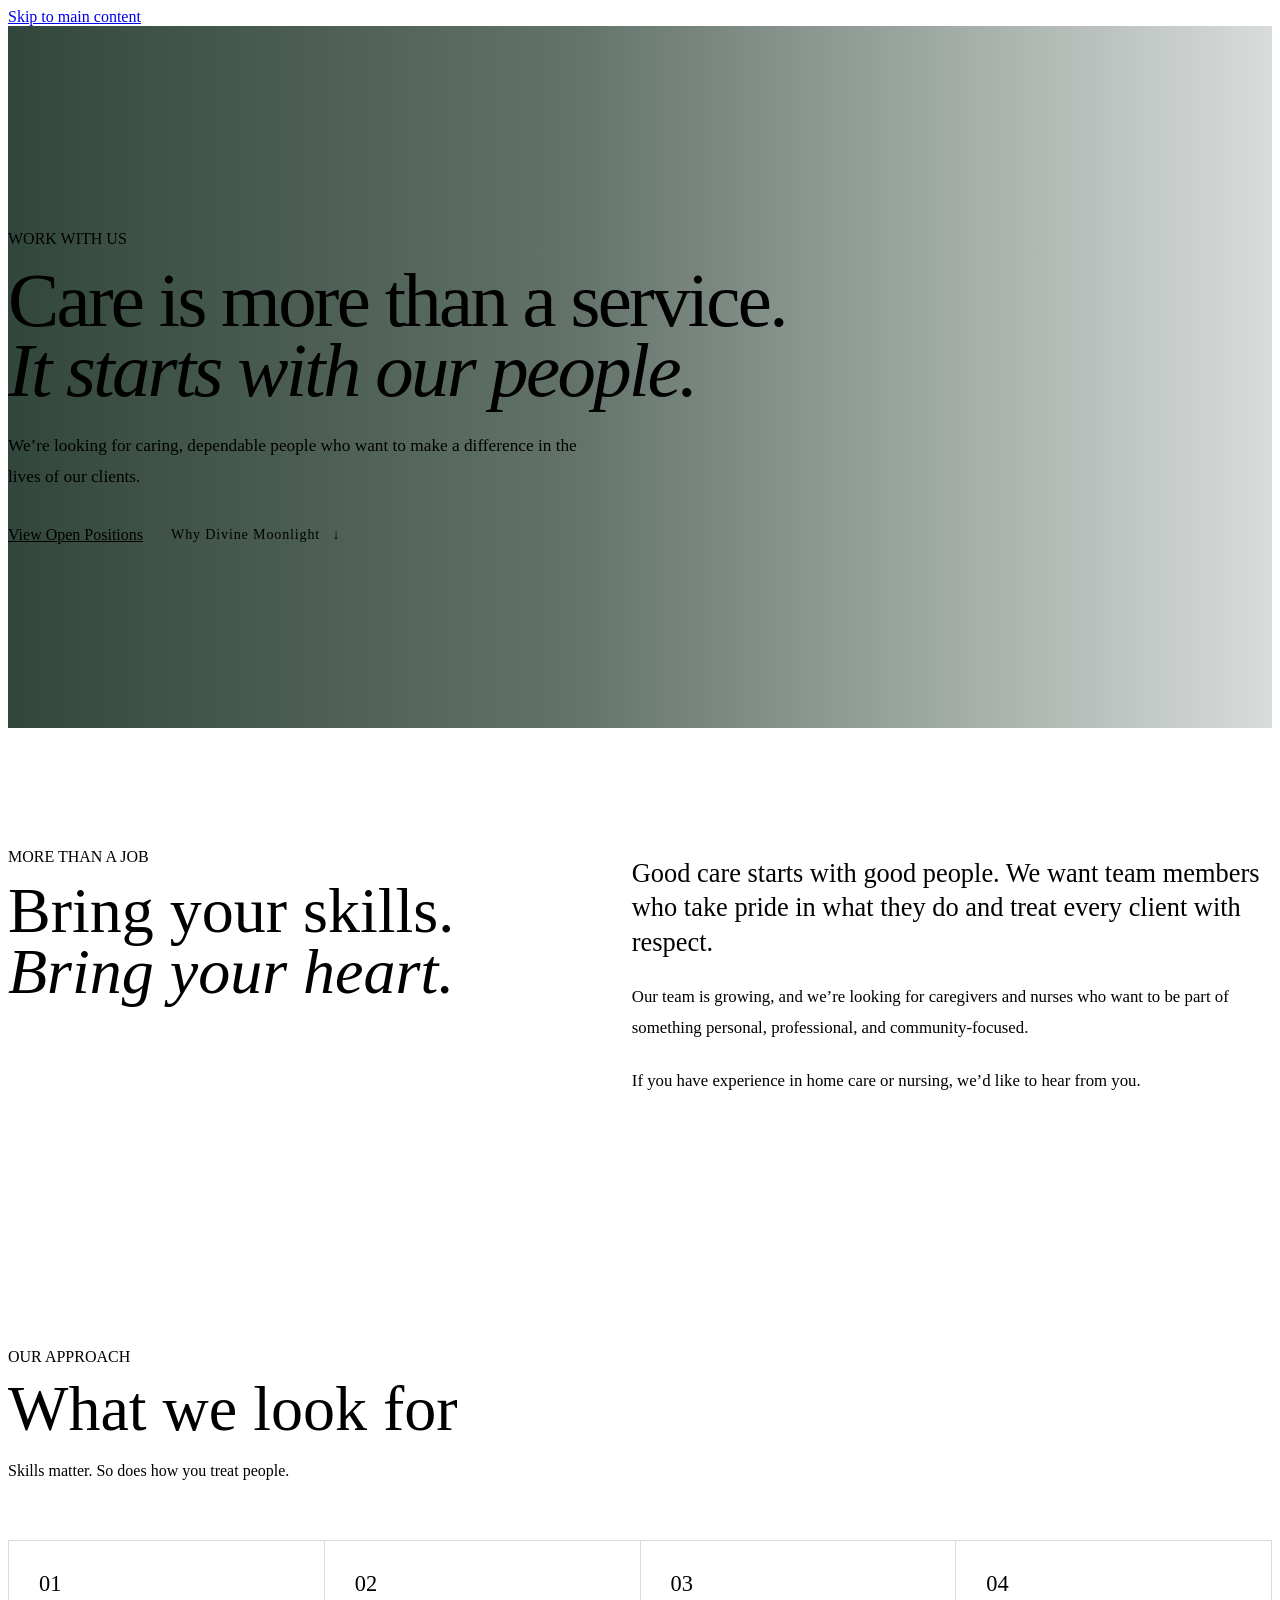
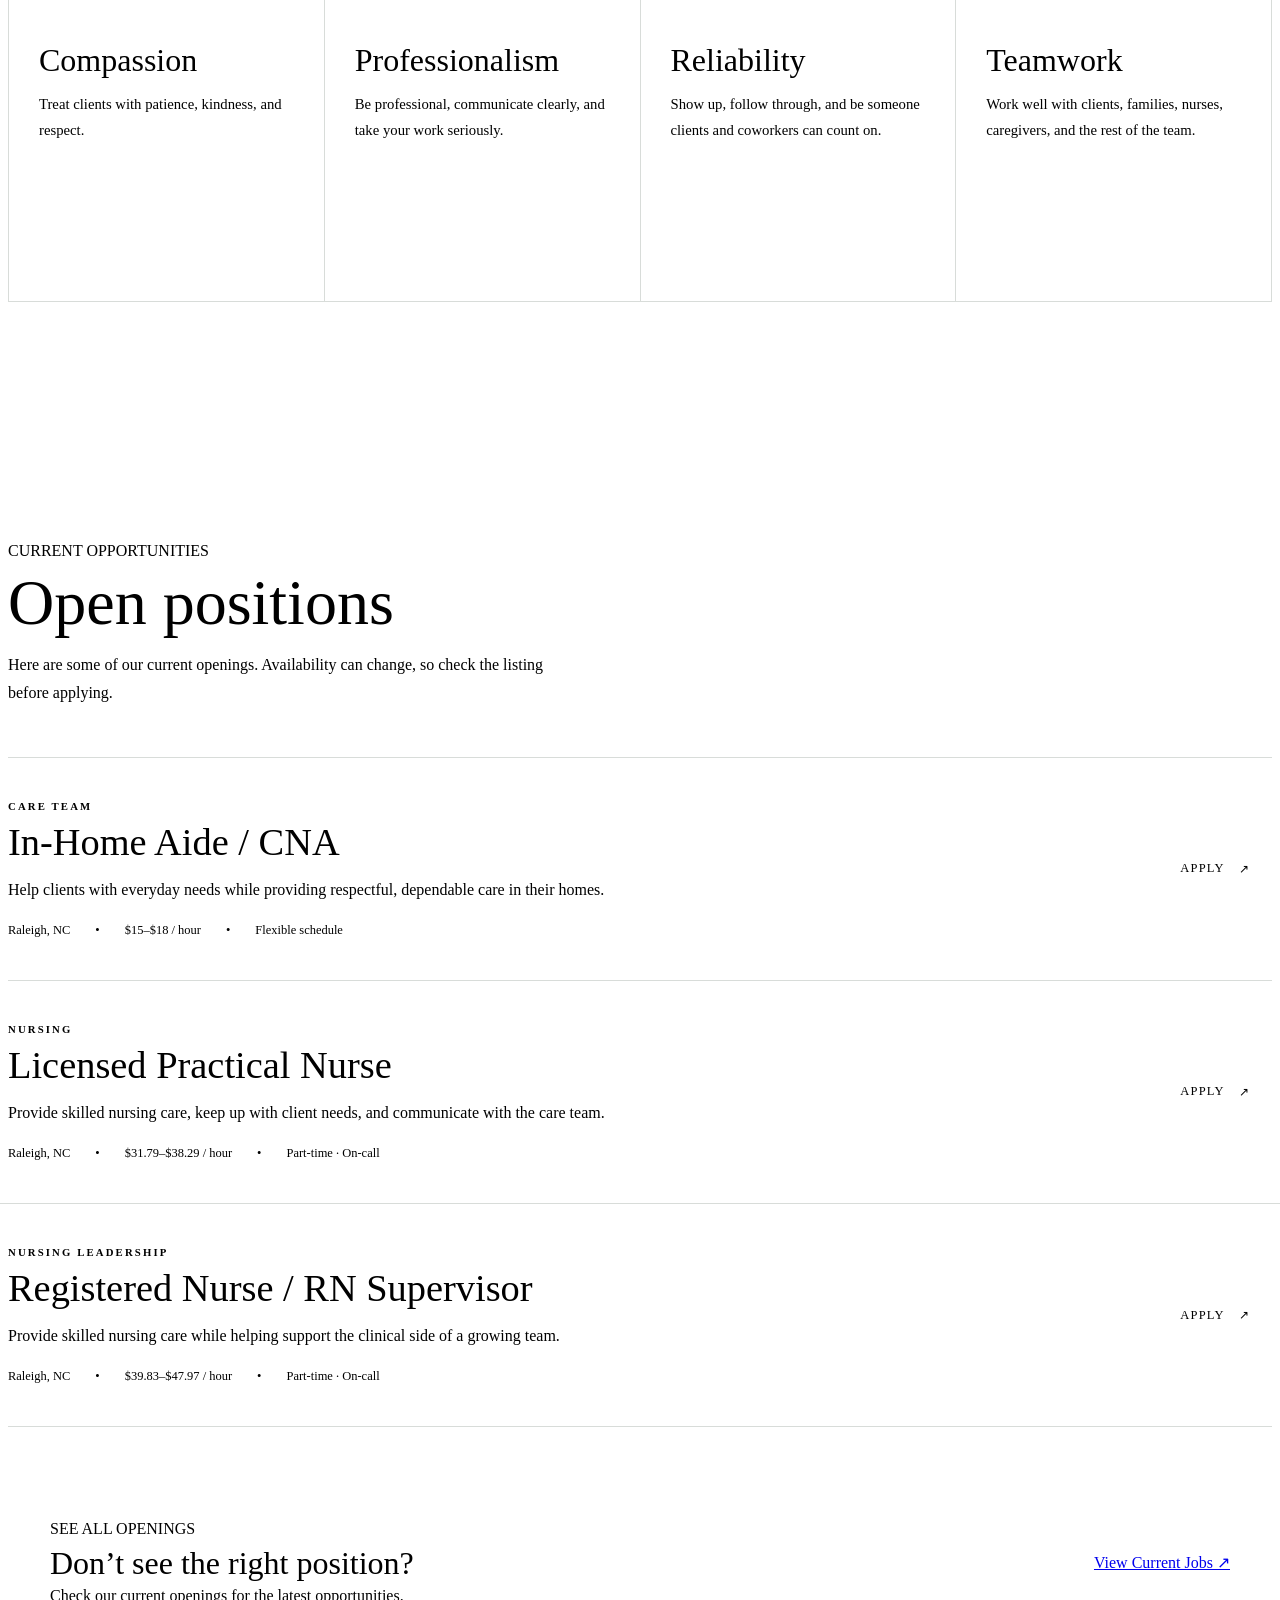
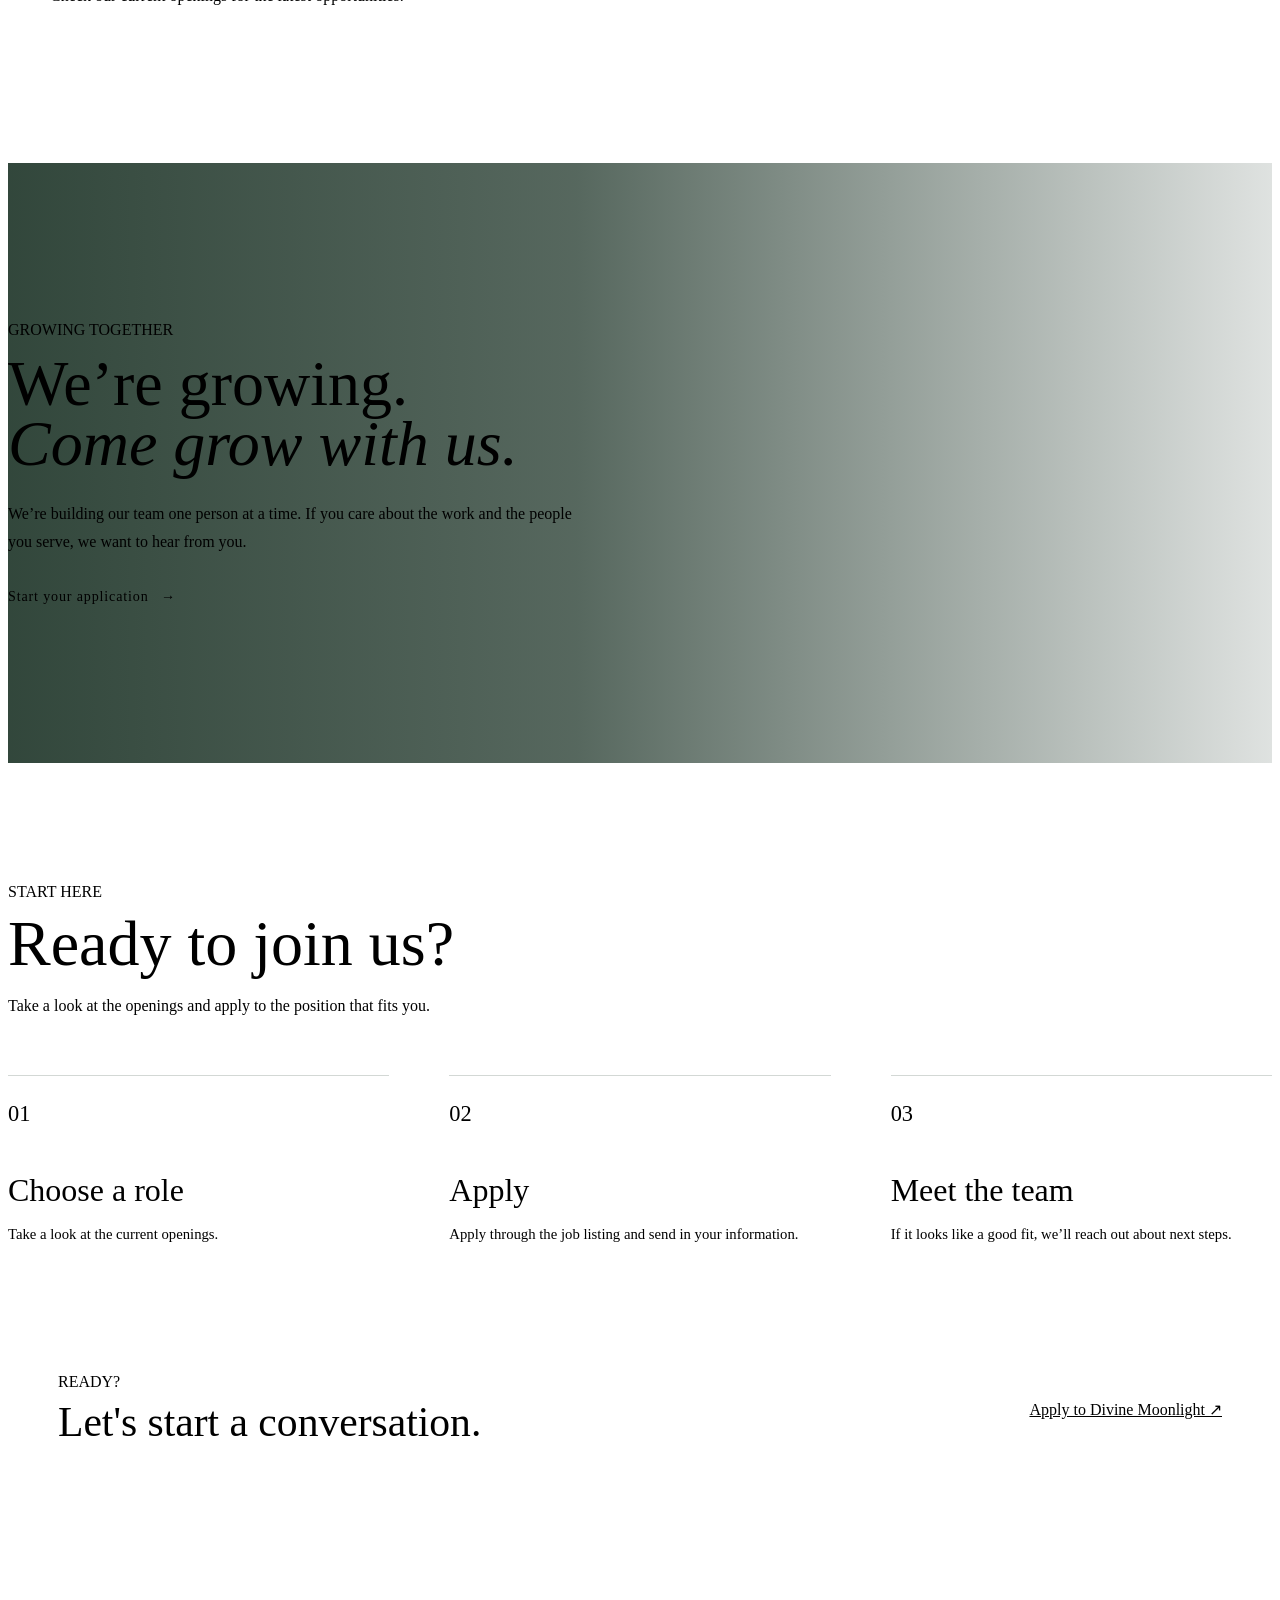
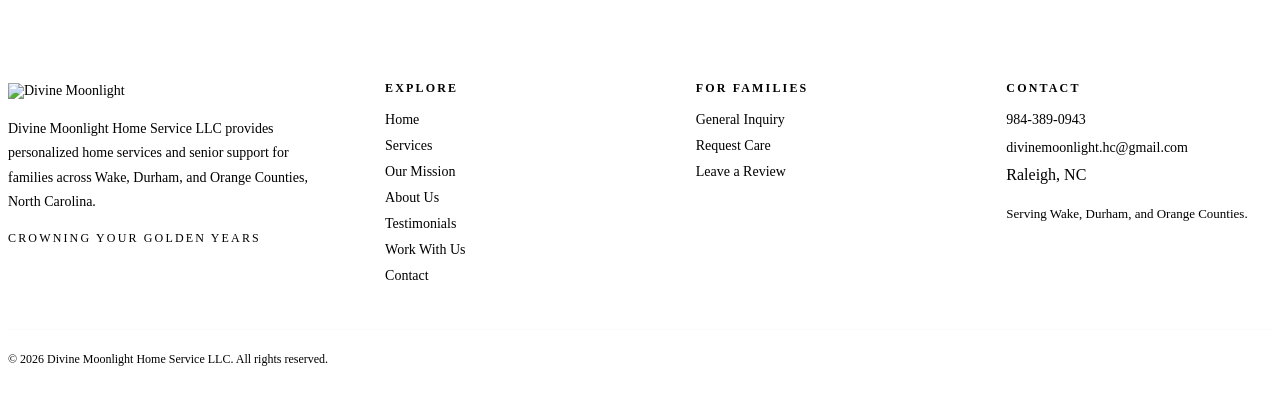
==== commit 3d3faebe: "Make careers copy more natural" ====
--- a/careers.html
+++ b/careers.html
@@ -20,7 +20,7 @@
       <div class="careers-hero-content container">
         <div class="eyebrow">WORK WITH US</div>
         <h1>Care is more than a service.<br><em>It starts with our people.</em></h1>
-        <p>Join a growing care team dedicated to helping people live with dignity, comfort, and independence in the place they call home.</p>
+        <p>We’re looking for caring, dependable people who want to make a difference in the lives of our clients.</p>
         <div class="careers-actions">
           <a class="btn btn-primary" href="#open-positions">View Open Positions</a>
           <a class="careers-text-link" href="#why-divine">Why Divine Moonlight <span>↓</span></a>
@@ -35,9 +35,9 @@
           <h2>Bring your skills.<br><em>Bring your heart.</em></h2>
         </div>
         <div class="careers-copy">
-          <p class="careers-lead">At Divine Moonlight Home Service, we believe great care begins with people who genuinely care about people.</p>
-          <p>We are building a growing team of caregivers and healthcare professionals who want to make a meaningful difference in the lives of clients and their families.</p>
-          <p>Whether you are an experienced nurse, a CNA, or another professional who wants to contribute to quality home care, we would love to hear from you.</p>
+          <p class="careers-lead">Good care starts with good people. We want team members who take pride in what they do and treat every client with respect.</p>
+          <p>Our team is growing, and we’re looking for caregivers and nurses who want to be part of something personal, professional, and community-focused.</p>
+          <p>If you have experience in home care or nursing, we’d like to hear from you.</p>
         </div>
       </div>
     </section>
@@ -47,13 +47,13 @@
         <div class="careers-heading">
           <div class="eyebrow">OUR APPROACH</div>
           <h2>What we look for</h2>
-          <p>Credentials matter. So does the person behind them.</p>
+          <p>Skills matter. So does how you treat people.</p>
         </div>
         <div class="value-grid">
-          <article class="value-card"><span>01</span><h3>Compassion</h3><p>Treat every client with patience, dignity, respect, and genuine care.</p></article>
-          <article class="value-card"><span>02</span><h3>Professionalism</h3><p>Bring responsibility, communication, good judgment, and attention to detail.</p></article>
-          <article class="value-card"><span>03</span><h3>Reliability</h3><p>Families depend on us, and we value team members who take that responsibility seriously.</p></article>
-          <article class="value-card"><span>04</span><h3>Teamwork</h3><p>Work together across caregivers, nurses, clients, families, and supervisors.</p></article>
+          <article class="value-card"><span>01</span><h3>Compassion</h3><p>Treat clients with patience, kindness, and respect.</p></article>
+          <article class="value-card"><span>02</span><h3>Professionalism</h3><p>Be professional, communicate clearly, and take your work seriously.</p></article>
+          <article class="value-card"><span>03</span><h3>Reliability</h3><p>Show up, follow through, and be someone clients and coworkers can count on.</p></article>
+          <article class="value-card"><span>04</span><h3>Teamwork</h3><p>Work well with clients, families, nurses, caregivers, and the rest of the team.</p></article>
         </div>
       </div>
     </section>
@@ -62,8 +62,8 @@
       <div class="container">
         <div class="careers-heading positions-heading">
           <div class="eyebrow">CURRENT OPPORTUNITIES</div>
-          <h2>Find your place on our team.</h2>
-          <p>Current Divine Moonlight listings include care and nursing opportunities in Raleigh, North Carolina.</p>
+          <h2>Open positions</h2>
+          <p>Here are some of our current openings. Availability can change, so check the listing before applying.</p>
         </div>
 
         <div class="position-list">
@@ -71,7 +71,7 @@
             <div>
               <div class="position-label">CARE TEAM</div>
               <h3>In-Home Aide / CNA</h3>
-              <p>Provide personal care and assistance with activities of daily living while helping clients remain comfortable and supported at home.</p>
+              <p>Help clients with everyday needs while providing respectful, dependable care in their homes.</p>
               <div class="position-details"><span>Raleigh, NC</span><span>$15–$18 / hour</span><span>Flexible schedule</span></div>
             </div>
             <a class="position-apply" href="https://www.indeed.com/jobs?q=Divine+Moonlight+Home+Service+LLC&l=Raleigh%2C+NC" target="_blank" rel="noopener">Apply <span>↗</span></a>
@@ -81,7 +81,7 @@
             <div>
               <div class="position-label">NURSING</div>
               <h3>Licensed Practical Nurse</h3>
-              <p>Provide skilled nursing services, support client plans of care, monitor client needs, and communicate with the care team.</p>
+              <p>Provide skilled nursing care, keep up with client needs, and communicate with the care team.</p>
               <div class="position-details"><span>Raleigh, NC</span><span>$31.79–$38.29 / hour</span><span>Part-time · On-call</span></div>
             </div>
             <a class="position-apply" href="https://www.indeed.com/viewjob?jk=7097b70989209ae1" target="_blank" rel="noopener">Apply <span>↗</span></a>
@@ -91,7 +91,7 @@
             <div>
               <div class="position-label">NURSING LEADERSHIP</div>
               <h3>Registered Nurse / RN Supervisor</h3>
-              <p>Provide skilled nursing while helping support the clinical development and competency of a growing care team.</p>
+              <p>Provide skilled nursing care while helping support the clinical side of a growing team.</p>
               <div class="position-details"><span>Raleigh, NC</span><span>$39.83–$47.97 / hour</span><span>Part-time · On-call</span></div>
             </div>
             <a class="position-apply" href="https://www.indeed.com/jobs?q=Divine+Moonlight+Home+Service+LLC&l=Raleigh%2C+NC" target="_blank" rel="noopener">Apply <span>↗</span></a>
@@ -99,7 +99,7 @@
         </div>
 
         <div class="application-note">
-          <div><div class="eyebrow">SEE ALL OPENINGS</div><h3>Looking for another opportunity?</h3><p>View the latest Divine Moonlight opportunities and apply through the current job listing.</p></div>
+          <div><div class="eyebrow">SEE ALL OPENINGS</div><h3>Don’t see the right position?</h3><p>Check our current openings for the latest opportunities.</p></div>
           <a class="btn btn-primary" href="https://www.indeed.com/jobs?q=Divine+Moonlight+Home+Service+LLC&l=Raleigh%2C+NC" target="_blank" rel="noopener">View Current Jobs ↗</a>
         </div>
       </div>
@@ -110,8 +110,8 @@
       <div class="careers-feature-overlay" aria-hidden="true"></div>
       <div class="container careers-feature-content">
         <div class="eyebrow">GROWING TOGETHER</div>
-        <h2>A small team today.<br><em>A stronger team tomorrow.</em></h2>
-        <p>Divine Moonlight is growing, and we want the people who join us to grow with us. We are building a culture centered around quality care, professionalism, and genuine relationships.</p>
+        <h2>We’re growing.<br><em>Come grow with us.</em></h2>
+        <p>We’re building our team one person at a time. If you care about the work and the people you serve, we want to hear from you.</p>
         <a href="#apply" class="careers-text-link">Start your application <span>→</span></a>
       </div>
     </section>
@@ -120,13 +120,13 @@
       <div class="container">
         <div class="careers-heading">
           <div class="eyebrow">START HERE</div>
-          <h2>Interested in joining us?</h2>
-          <p>Take the first step toward becoming part of the Divine Moonlight team.</p>
+          <h2>Ready to join us?</h2>
+          <p>Take a look at the openings and apply to the position that fits you.</p>
         </div>
         <div class="apply-grid">
-          <div class="apply-step"><span>01</span><h3>Choose a role</h3><p>Review the current opportunities and find the position that best matches your experience.</p></div>
-          <div class="apply-step"><span>02</span><h3>Apply</h3><p>Submit your application through the current job listing and provide your qualifications.</p></div>
-          <div class="apply-step"><span>03</span><h3>Meet the team</h3><p>Qualified applicants can continue through the next steps of the hiring process.</p></div>
+          <div class="apply-step"><span>01</span><h3>Choose a role</h3><p>Take a look at the current openings.</p></div>
+          <div class="apply-step"><span>02</span><h3>Apply</h3><p>Apply through the job listing and send in your information.</p></div>
+          <div class="apply-step"><span>03</span><h3>Meet the team</h3><p>If it looks like a good fit, we’ll reach out about next steps.</p></div>
         </div>
         <div class="final-apply">
           <div><div class="eyebrow">READY?</div><h3>Let's start a conversation.</h3></div>
--- a/careers.css
+++ b/careers.css
@@ -0,0 +1,93 @@
+/* =========================================================
+   DIVINE MOONLIGHT — CAREERS
+   ========================================================= */
+
+.careers-page { background: var(--paper); color: var(--sage-dark); }
+
+.careers-hero { min-height: 78vh; position: relative; display:flex; align-items:center; overflow:hidden; isolation:isolate; }
+.careers-hero-image { position:absolute; inset:0; z-index:-3; background:url("https://images.unsplash.com/photo-1559839734-2b71ea197ec2?auto=format&fit=crop&w=2200&q=85") center 35%/cover; }
+.careers-hero-overlay { position:absolute; inset:0; z-index:-2; background:linear-gradient(90deg,rgba(39,61,49,.95),rgba(39,61,49,.72) 45%,rgba(39,61,49,.18)); }
+.careers-hero-content { padding:120px 0 100px; color:var(--paper); }
+.careers-hero .eyebrow,.careers-feature .eyebrow { color:var(--gold-soft); }
+.careers-hero h1 { max-width:800px; margin:18px 0 24px; font-family:"Cormorant Garamond",serif; font-size:clamp(3.2rem,6vw,6.3rem); line-height:.91; font-weight:500; letter-spacing:-.035em; }
+.careers-hero h1 em,.careers-feature h2 em { font-weight:400; }
+.careers-hero-content > p { max-width:570px; margin-bottom:34px; font-size:1.08rem; line-height:1.8; font-weight:300; }
+.careers-actions { display:flex; align-items:center; gap:28px; flex-wrap:wrap; }
+.careers-hero .btn-primary,.final-apply .btn-primary { background:var(--paper); color:var(--sage-dark); }
+.careers-text-link { color:var(--paper); text-decoration:none; font-size:.88rem; letter-spacing:.06em; }
+.careers-text-link span { margin-left:8px; transition:transform .25s ease; display:inline-block; }
+.careers-text-link:hover span { transform:translateX(5px); }
+
+.careers-intro,.open-positions,.how-to-apply { padding:120px 0; background:var(--paper); }
+.careers-intro-grid { display:grid; grid-template-columns:.9fr 1.1fr; gap:100px; align-items:start; }
+.careers-intro h2 { margin:15px 0 0; font-family:"Cormorant Garamond",serif; font-size:clamp(3rem,5vw,5rem); line-height:.95; font-weight:500; }
+.careers-intro h2 em { color:var(--sage-soft); font-weight:400; }
+.careers-copy { padding-top:8px; }
+.careers-copy p { margin:0 0 22px; font-size:1.05rem; line-height:1.85; color:var(--sage-soft); }
+.careers-copy .careers-lead { color:var(--sage-dark); font-family:"Cormorant Garamond",serif; font-size:1.65rem; line-height:1.3; }
+
+.careers-values { padding:110px 0 120px; background:var(--sage-mist); }
+.careers-heading { max-width:760px; margin-bottom:55px; }
+.careers-heading h2 { margin:12px 0 16px; font-family:"Cormorant Garamond",serif; font-size:clamp(2.8rem,5vw,4.8rem); line-height:.98; font-weight:500; color:var(--sage-dark); }
+.careers-heading > p { max-width:570px; margin:0; color:var(--sage-soft); line-height:1.75; }
+.value-grid { display:grid; grid-template-columns:repeat(4,1fr); border-top:1px solid rgba(39,61,49,.18); border-left:1px solid rgba(39,61,49,.18); }
+.value-card { min-height:300px; padding:30px; border-right:1px solid rgba(39,61,49,.18); border-bottom:1px solid rgba(39,61,49,.18); }
+.value-card > span,.apply-step > span { display:block; margin-bottom:45px; font-family:"Cormorant Garamond",serif; font-size:1.4rem; color:var(--gold-soft); }
+.value-card h3,.apply-step h3 { margin:0 0 13px; font-family:"Cormorant Garamond",serif; font-size:2rem; font-weight:500; }
+.value-card p,.apply-step p { margin:0; color:var(--sage-soft); font-size:.92rem; line-height:1.75; }
+
+.positions-heading { margin-bottom:50px; }
+.position-list { display:flex; flex-direction:column; border-top:1px solid rgba(39,61,49,.18); }
+.position-card { display:grid; grid-template-columns:1fr auto; gap:50px; align-items:center; padding:42px 0; border-bottom:1px solid rgba(39,61,49,.18); }
+.position-card:hover { background:rgba(39,61,49,.025); }
+.position-label { margin-bottom:8px; font-size:.67rem; font-weight:600; letter-spacing:.2em; color:var(--gold-soft); }
+.position-card h3 { margin:0 0 12px; font-family:"Cormorant Garamond",serif; font-size:2.4rem; font-weight:500; }
+.position-card p { max-width:720px; margin:0 0 20px; color:var(--sage-soft); line-height:1.7; }
+.position-details { display:flex; flex-wrap:wrap; gap:9px 25px; font-size:.78rem; color:var(--sage-dark); }
+.position-details span:not(:last-child)::after { content:"•"; margin-left:25px; color:var(--gold-soft); }
+.position-apply { display:inline-flex; align-items:center; gap:14px; padding:15px 22px; border:1px solid var(--sage-dark); color:var(--sage-dark); text-decoration:none; font-size:.78rem; letter-spacing:.1em; text-transform:uppercase; transition:background .25s,color .25s; white-space:nowrap; }
+.position-apply:hover { background:var(--sage-dark); color:var(--paper); }
+.featured-position { padding-left:22px; padding-right:22px; margin:0 -22px; background:var(--sage-mist); }
+.application-note { margin-top:55px; padding:38px 42px; background:var(--sage-mist); display:flex; justify-content:space-between; align-items:center; gap:30px; }
+.application-note h3 { margin:7px 0 5px; font-family:"Cormorant Garamond",serif; font-size:2rem; font-weight:500; }
+.application-note p { margin:0; color:var(--sage-soft); }
+
+.careers-feature { min-height:600px; position:relative; display:flex; align-items:center; overflow:hidden; }
+.careers-feature-image { position:absolute; inset:0; background:url("https://images.unsplash.com/photo-1581579438747-1dc8d17bbce4?auto=format&fit=crop&w=2200&q=85") center/cover; }
+.careers-feature-overlay { position:absolute; inset:0; background:linear-gradient(90deg,rgba(39,61,49,.95),rgba(39,61,49,.78) 45%,rgba(39,61,49,.15)); }
+.careers-feature-content { position:relative; z-index:1; color:var(--paper); padding-top:90px; padding-bottom:90px; }
+.careers-feature h2 { max-width:700px; margin:15px 0 25px; font-family:"Cormorant Garamond",serif; font-size:clamp(3rem,5vw,5.2rem); line-height:.94; font-weight:500; }
+.careers-feature-content > p { max-width:570px; margin-bottom:30px; font-size:1rem; line-height:1.8; font-weight:300; }
+
+.apply-grid { display:grid; grid-template-columns:repeat(3,1fr); gap:60px; margin-bottom:80px; }
+.apply-step { border-top:1px solid rgba(39,61,49,.2); padding-top:25px; }
+.final-apply { display:flex; justify-content:space-between; align-items:center; gap:30px; padding:45px 50px; background:var(--sage-dark); color:var(--paper); }
+.final-apply .eyebrow { color:var(--gold-soft); }
+.final-apply h3 { margin:7px 0 0; font-family:"Cormorant Garamond",serif; font-size:2.6rem; font-weight:500; }
+
+@media (max-width:900px) {
+  .careers-hero { min-height:720px; }
+  .careers-hero-overlay,.careers-feature-overlay { background:linear-gradient(180deg,rgba(39,61,49,.2),rgba(39,61,49,.84) 52%,rgba(39,61,49,.96)); }
+  .careers-intro-grid { grid-template-columns:1fr; gap:45px; }
+  .value-grid { grid-template-columns:repeat(2,1fr); }
+  .position-card { grid-template-columns:1fr; gap:28px; }
+  .position-apply { justify-self:start; }
+  .application-note,.final-apply { align-items:flex-start; flex-direction:column; }
+  .apply-grid { grid-template-columns:1fr; gap:45px; }
+}
+@media (max-width:600px) {
+  .careers-hero { min-height:700px; }
+  .careers-hero-image { background-position:62% center; }
+  .careers-hero h1 { font-size:3.5rem; }
+  .careers-intro,.careers-values,.open-positions,.how-to-apply { padding:85px 0; }
+  .value-grid { grid-template-columns:1fr; }
+  .value-card { min-height:auto; }
+  .position-card { padding:35px 0; }
+  .position-card h3 { font-size:2rem; }
+  .position-details { flex-direction:column; gap:6px; }
+  .position-details span:not(:last-child)::after { display:none; }
+  .featured-position { margin:0; padding-left:18px; padding-right:18px; }
+  .application-note { padding:30px; }
+  .final-apply { padding:30px; }
+  .final-apply h3 { font-size:2.2rem; }
+}
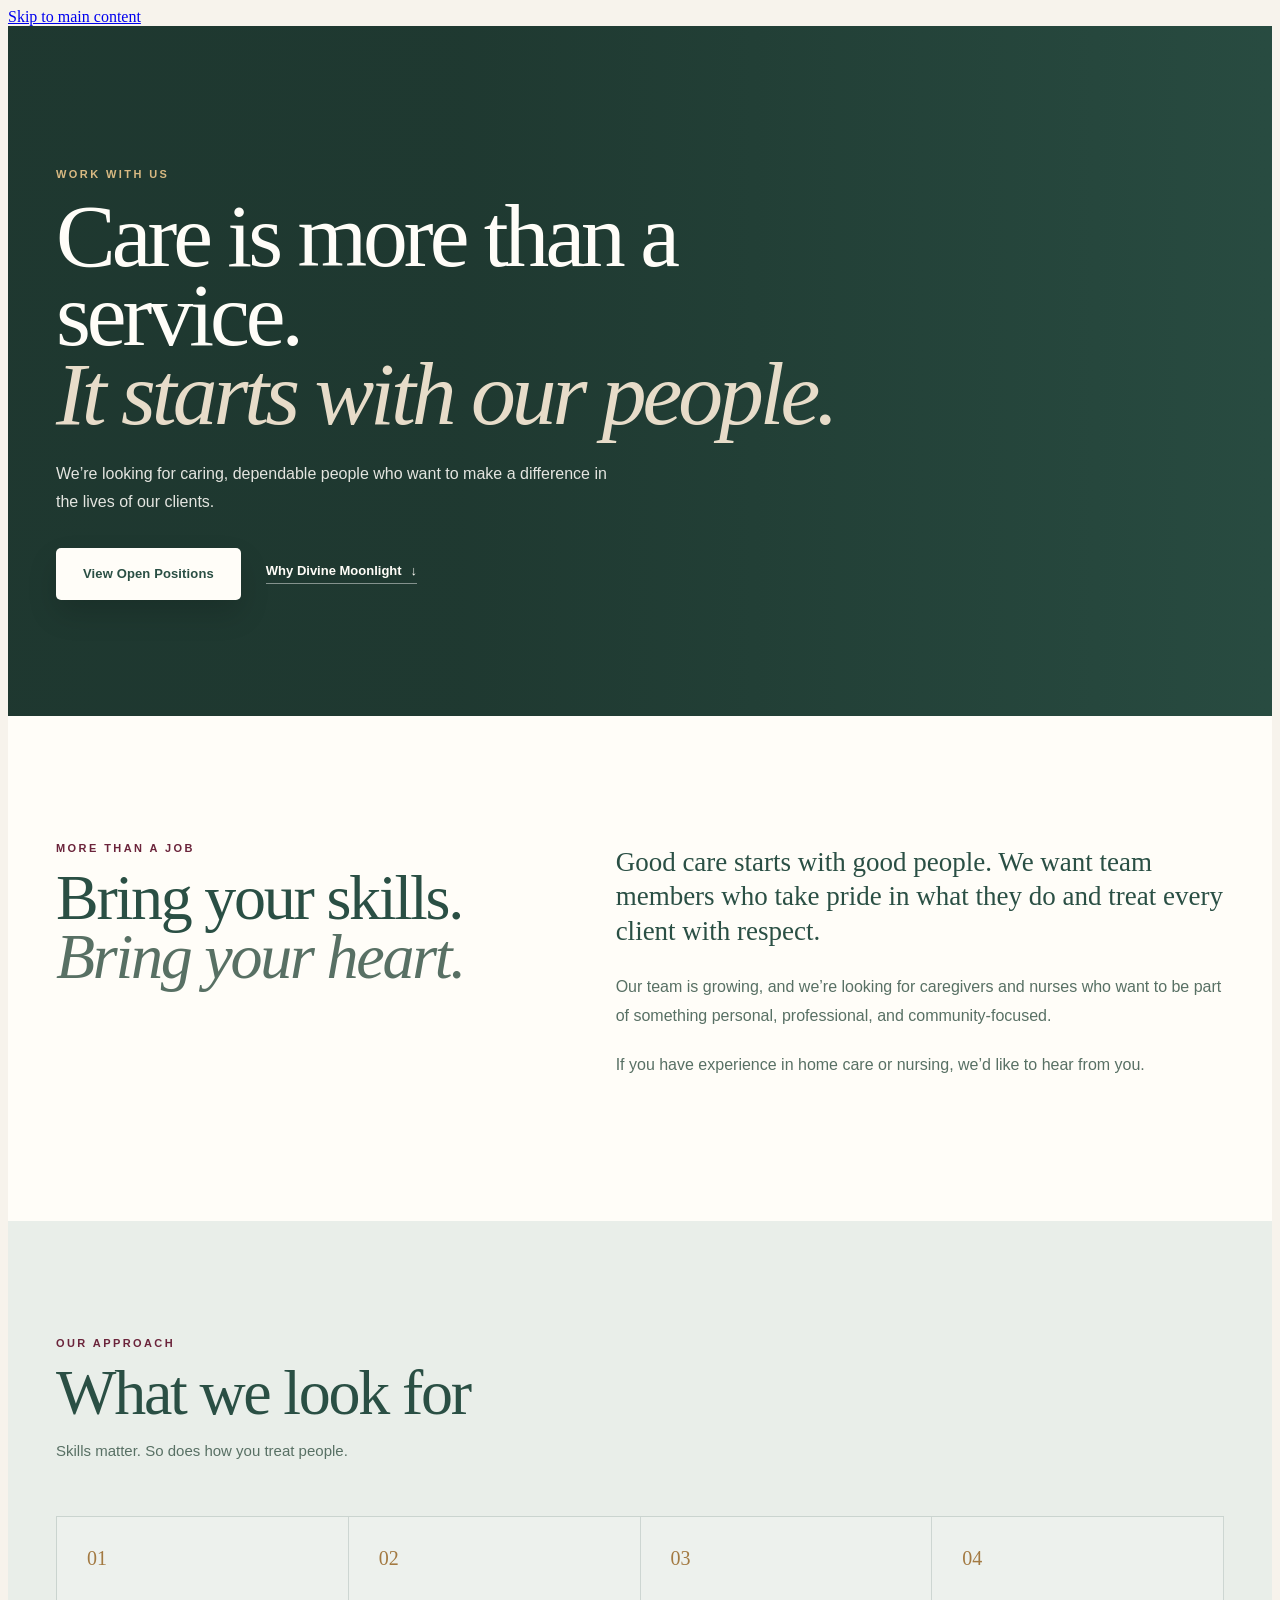
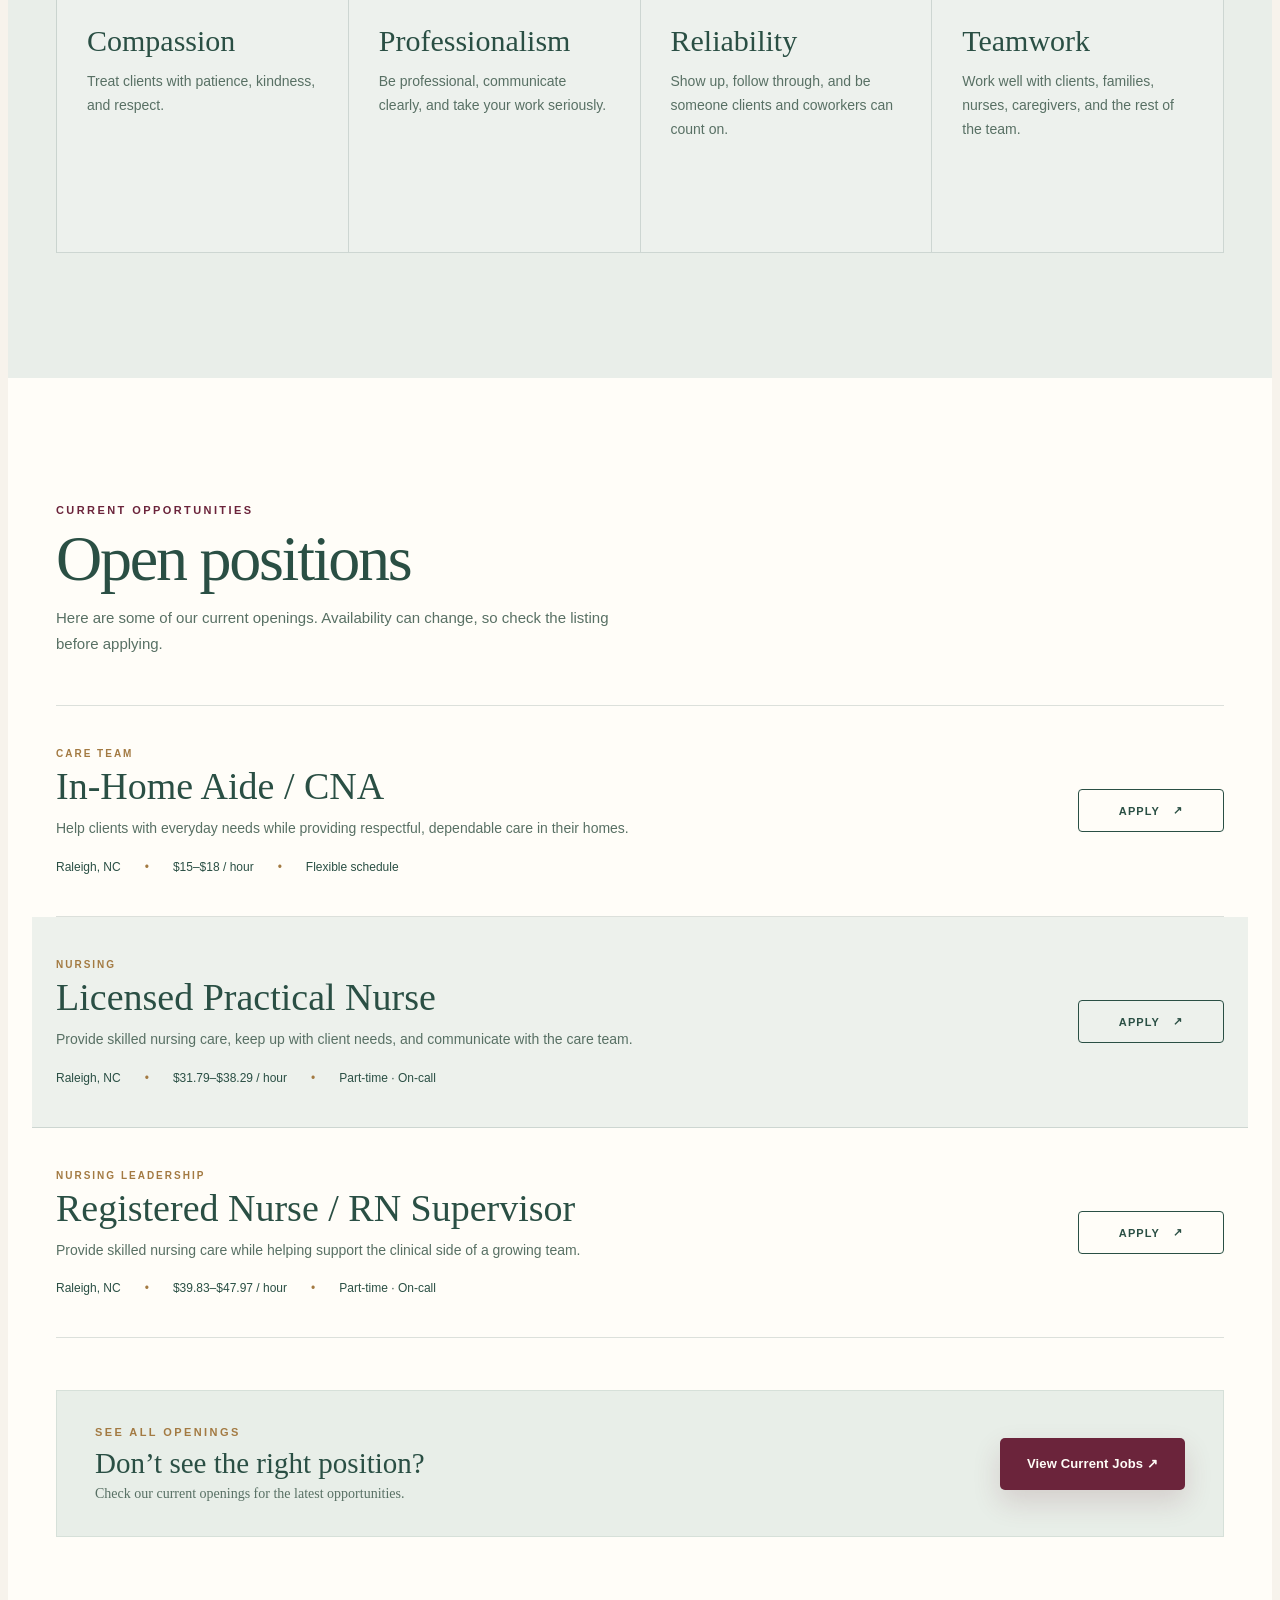
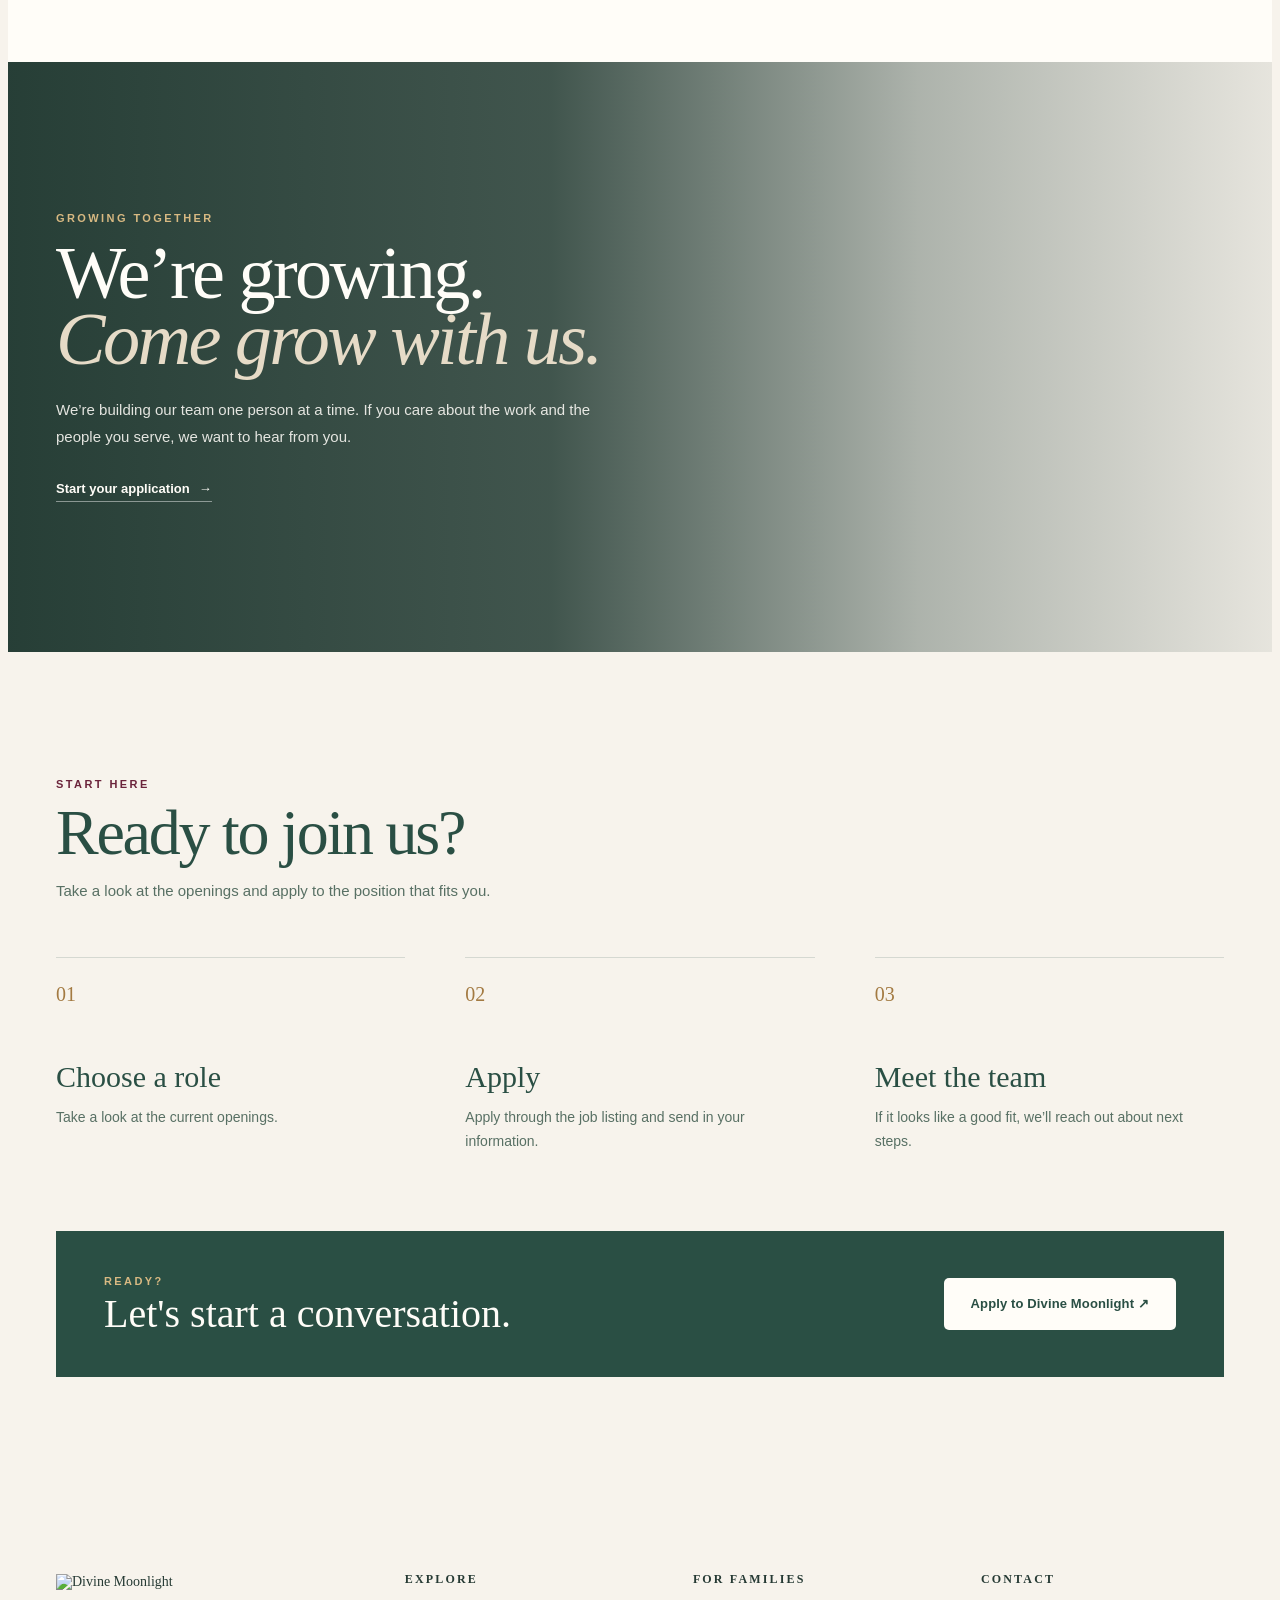
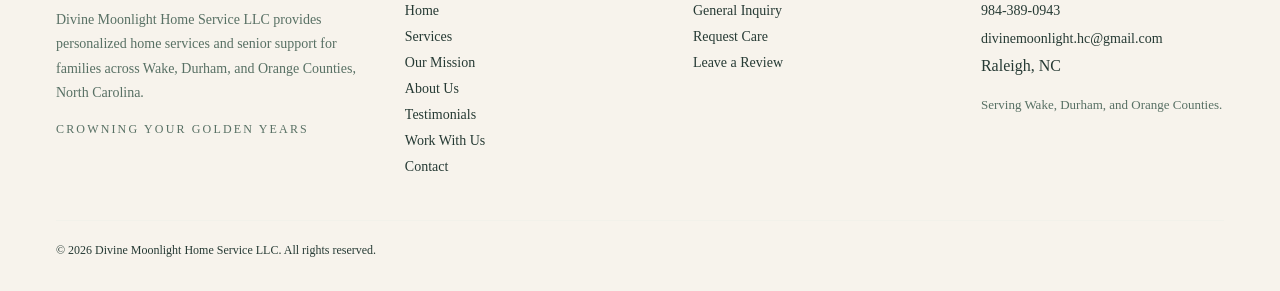
==== commit 7d71690f: "Apply careers page styling scope to page body" ====
--- a/careers.html
+++ b/careers.html
@@ -10,7 +10,7 @@
   <link rel="stylesheet" href="styles.css">
   <link rel="stylesheet" href="careers.css">
 </head>
-<body>
+<body class="careers-page">
   <a class="skip" href="#main-content">Skip to main content</a>
 
   <main id="main-content">
--- a/careers.css
+++ b/careers.css
@@ -1,93 +1,753 @@
 /* =========================================================
-   DIVINE MOONLIGHT — CAREERS
+   DIVINE MOONLIGHT — CAREERS PAGE
+   Standalone page styling. The shared site stylesheet handles
+   navigation/footer; this file owns the careers page layout.
    ========================================================= */
 
-.careers-page { background: var(--paper); color: var(--sage-dark); }
-
-.careers-hero { min-height: 78vh; position: relative; display:flex; align-items:center; overflow:hidden; isolation:isolate; }
-.careers-hero-image { position:absolute; inset:0; z-index:-3; background:url("https://images.unsplash.com/photo-1559839734-2b71ea197ec2?auto=format&fit=crop&w=2200&q=85") center 35%/cover; }
-.careers-hero-overlay { position:absolute; inset:0; z-index:-2; background:linear-gradient(90deg,rgba(39,61,49,.95),rgba(39,61,49,.72) 45%,rgba(39,61,49,.18)); }
-.careers-hero-content { padding:120px 0 100px; color:var(--paper); }
-.careers-hero .eyebrow,.careers-feature .eyebrow { color:var(--gold-soft); }
-.careers-hero h1 { max-width:800px; margin:18px 0 24px; font-family:"Cormorant Garamond",serif; font-size:clamp(3.2rem,6vw,6.3rem); line-height:.91; font-weight:500; letter-spacing:-.035em; }
-.careers-hero h1 em,.careers-feature h2 em { font-weight:400; }
-.careers-hero-content > p { max-width:570px; margin-bottom:34px; font-size:1.08rem; line-height:1.8; font-weight:300; }
-.careers-actions { display:flex; align-items:center; gap:28px; flex-wrap:wrap; }
-.careers-hero .btn-primary,.final-apply .btn-primary { background:var(--paper); color:var(--sage-dark); }
-.careers-text-link { color:var(--paper); text-decoration:none; font-size:.88rem; letter-spacing:.06em; }
-.careers-text-link span { margin-left:8px; transition:transform .25s ease; display:inline-block; }
-.careers-text-link:hover span { transform:translateX(5px); }
-
-.careers-intro,.open-positions,.how-to-apply { padding:120px 0; background:var(--paper); }
-.careers-intro-grid { display:grid; grid-template-columns:.9fr 1.1fr; gap:100px; align-items:start; }
-.careers-intro h2 { margin:15px 0 0; font-family:"Cormorant Garamond",serif; font-size:clamp(3rem,5vw,5rem); line-height:.95; font-weight:500; }
-.careers-intro h2 em { color:var(--sage-soft); font-weight:400; }
-.careers-copy { padding-top:8px; }
-.careers-copy p { margin:0 0 22px; font-size:1.05rem; line-height:1.85; color:var(--sage-soft); }
-.careers-copy .careers-lead { color:var(--sage-dark); font-family:"Cormorant Garamond",serif; font-size:1.65rem; line-height:1.3; }
-
-.careers-values { padding:110px 0 120px; background:var(--sage-mist); }
-.careers-heading { max-width:760px; margin-bottom:55px; }
-.careers-heading h2 { margin:12px 0 16px; font-family:"Cormorant Garamond",serif; font-size:clamp(2.8rem,5vw,4.8rem); line-height:.98; font-weight:500; color:var(--sage-dark); }
-.careers-heading > p { max-width:570px; margin:0; color:var(--sage-soft); line-height:1.75; }
-.value-grid { display:grid; grid-template-columns:repeat(4,1fr); border-top:1px solid rgba(39,61,49,.18); border-left:1px solid rgba(39,61,49,.18); }
-.value-card { min-height:300px; padding:30px; border-right:1px solid rgba(39,61,49,.18); border-bottom:1px solid rgba(39,61,49,.18); }
-.value-card > span,.apply-step > span { display:block; margin-bottom:45px; font-family:"Cormorant Garamond",serif; font-size:1.4rem; color:var(--gold-soft); }
-.value-card h3,.apply-step h3 { margin:0 0 13px; font-family:"Cormorant Garamond",serif; font-size:2rem; font-weight:500; }
-.value-card p,.apply-step p { margin:0; color:var(--sage-soft); font-size:.92rem; line-height:1.75; }
-
-.positions-heading { margin-bottom:50px; }
-.position-list { display:flex; flex-direction:column; border-top:1px solid rgba(39,61,49,.18); }
-.position-card { display:grid; grid-template-columns:1fr auto; gap:50px; align-items:center; padding:42px 0; border-bottom:1px solid rgba(39,61,49,.18); }
-.position-card:hover { background:rgba(39,61,49,.025); }
-.position-label { margin-bottom:8px; font-size:.67rem; font-weight:600; letter-spacing:.2em; color:var(--gold-soft); }
-.position-card h3 { margin:0 0 12px; font-family:"Cormorant Garamond",serif; font-size:2.4rem; font-weight:500; }
-.position-card p { max-width:720px; margin:0 0 20px; color:var(--sage-soft); line-height:1.7; }
-.position-details { display:flex; flex-wrap:wrap; gap:9px 25px; font-size:.78rem; color:var(--sage-dark); }
-.position-details span:not(:last-child)::after { content:"•"; margin-left:25px; color:var(--gold-soft); }
-.position-apply { display:inline-flex; align-items:center; gap:14px; padding:15px 22px; border:1px solid var(--sage-dark); color:var(--sage-dark); text-decoration:none; font-size:.78rem; letter-spacing:.1em; text-transform:uppercase; transition:background .25s,color .25s; white-space:nowrap; }
-.position-apply:hover { background:var(--sage-dark); color:var(--paper); }
-.featured-position { padding-left:22px; padding-right:22px; margin:0 -22px; background:var(--sage-mist); }
-.application-note { margin-top:55px; padding:38px 42px; background:var(--sage-mist); display:flex; justify-content:space-between; align-items:center; gap:30px; }
-.application-note h3 { margin:7px 0 5px; font-family:"Cormorant Garamond",serif; font-size:2rem; font-weight:500; }
-.application-note p { margin:0; color:var(--sage-soft); }
-
-.careers-feature { min-height:600px; position:relative; display:flex; align-items:center; overflow:hidden; }
-.careers-feature-image { position:absolute; inset:0; background:url("https://images.unsplash.com/photo-1581579438747-1dc8d17bbce4?auto=format&fit=crop&w=2200&q=85") center/cover; }
-.careers-feature-overlay { position:absolute; inset:0; background:linear-gradient(90deg,rgba(39,61,49,.95),rgba(39,61,49,.78) 45%,rgba(39,61,49,.15)); }
-.careers-feature-content { position:relative; z-index:1; color:var(--paper); padding-top:90px; padding-bottom:90px; }
-.careers-feature h2 { max-width:700px; margin:15px 0 25px; font-family:"Cormorant Garamond",serif; font-size:clamp(3rem,5vw,5.2rem); line-height:.94; font-weight:500; }
-.careers-feature-content > p { max-width:570px; margin-bottom:30px; font-size:1rem; line-height:1.8; font-weight:300; }
-
-.apply-grid { display:grid; grid-template-columns:repeat(3,1fr); gap:60px; margin-bottom:80px; }
-.apply-step { border-top:1px solid rgba(39,61,49,.2); padding-top:25px; }
-.final-apply { display:flex; justify-content:space-between; align-items:center; gap:30px; padding:45px 50px; background:var(--sage-dark); color:var(--paper); }
-.final-apply .eyebrow { color:var(--gold-soft); }
-.final-apply h3 { margin:7px 0 0; font-family:"Cormorant Garamond",serif; font-size:2.6rem; font-weight:500; }
-
-@media (max-width:900px) {
-  .careers-hero { min-height:720px; }
-  .careers-hero-overlay,.careers-feature-overlay { background:linear-gradient(180deg,rgba(39,61,49,.2),rgba(39,61,49,.84) 52%,rgba(39,61,49,.96)); }
-  .careers-intro-grid { grid-template-columns:1fr; gap:45px; }
-  .value-grid { grid-template-columns:repeat(2,1fr); }
-  .position-card { grid-template-columns:1fr; gap:28px; }
-  .position-apply { justify-self:start; }
-  .application-note,.final-apply { align-items:flex-start; flex-direction:column; }
-  .apply-grid { grid-template-columns:1fr; gap:45px; }
-}
-@media (max-width:600px) {
-  .careers-hero { min-height:700px; }
-  .careers-hero-image { background-position:62% center; }
-  .careers-hero h1 { font-size:3.5rem; }
-  .careers-intro,.careers-values,.open-positions,.how-to-apply { padding:85px 0; }
-  .value-grid { grid-template-columns:1fr; }
-  .value-card { min-height:auto; }
-  .position-card { padding:35px 0; }
-  .position-card h3 { font-size:2rem; }
-  .position-details { flex-direction:column; gap:6px; }
-  .position-details span:not(:last-child)::after { display:none; }
-  .featured-position { margin:0; padding-left:18px; padding-right:18px; }
-  .application-note { padding:30px; }
-  .final-apply { padding:30px; }
-  .final-apply h3 { font-size:2.2rem; }
-}
+.careers-page {
+  --careers-cream: #f7f3ec;
+  --careers-paper: #fffdf8;
+  --careers-sage: #2a4f44;
+  --careers-sage-mid: #587064;
+  --careers-sage-light: #e8eee8;
+  --careers-burgundy: #6b243b;
+  --careers-gold: #a37a42;
+  --careers-ink: #263a34;
+  --careers-line: rgba(42, 79, 68, .16);
+  background: var(--careers-cream);
+  color: var(--careers-ink);
+}
+
+.careers-page main {
+  overflow: hidden;
+}
+
+.careers-page .container {
+  width: min(1180px, calc(100% - 96px));
+  margin-inline: auto;
+}
+
+/* ---------- shared page type ---------- */
+
+.careers-page .eyebrow {
+  margin: 0 0 14px;
+  color: var(--careers-burgundy);
+  font-family: var(--sans, "Outfit", sans-serif);
+  font-size: 11px;
+  font-weight: 700;
+  letter-spacing: .22em;
+  line-height: 1.3;
+  text-transform: uppercase;
+}
+
+.careers-page h2,
+.careers-page h3 {
+  color: var(--careers-sage);
+}
+
+.careers-page p {
+  color: var(--careers-sage-mid);
+}
+
+.careers-page .btn {
+  display: inline-flex;
+  align-items: center;
+  justify-content: center;
+  min-height: 52px;
+  padding: 0 27px;
+  border: 0;
+  border-radius: 5px;
+  font-family: var(--sans, "Outfit", sans-serif);
+  font-size: 13px;
+  font-weight: 600;
+  letter-spacing: .01em;
+  text-decoration: none;
+  transition: transform .25s ease, box-shadow .25s ease, background .25s ease;
+}
+
+.careers-page .btn:hover {
+  transform: translateY(-2px);
+}
+
+.careers-page .btn-primary {
+  background: var(--careers-burgundy);
+  color: #fffdf8;
+  box-shadow: 0 12px 28px rgba(107, 36, 59, .16);
+}
+
+.careers-page .btn-primary:hover {
+  background: #5b1e32;
+  color: #fffdf8;
+  box-shadow: 0 15px 32px rgba(107, 36, 59, .22);
+}
+
+/* ---------- hero ---------- */
+
+.careers-hero {
+  position: relative;
+  min-height: 690px;
+  display: flex;
+  align-items: center;
+  isolation: isolate;
+  overflow: hidden;
+  background: var(--careers-sage);
+}
+
+.careers-hero-image,
+.careers-hero-overlay {
+  position: absolute;
+  inset: 0;
+}
+
+.careers-hero-image {
+  z-index: -2;
+  background:
+    url("https://images.unsplash.com/photo-1559839734-2b71ea197ec2?auto=format&fit=crop&w=2200&q=85")
+    center 35% / cover no-repeat;
+}
+
+.careers-hero-overlay {
+  z-index: -1;
+  background:
+    linear-gradient(90deg,
+      rgba(30, 55, 47, .97) 0%,
+      rgba(30, 55, 47, .92) 36%,
+      rgba(30, 55, 47, .68) 58%,
+      rgba(30, 55, 47, .16) 100%);
+}
+
+.careers-hero-content {
+  padding: 130px 0 105px;
+  color: #fffdf8;
+}
+
+.careers-hero .eyebrow {
+  color: #d8b982;
+}
+
+.careers-hero h1 {
+  max-width: 820px;
+  margin: 16px 0 26px;
+  color: #fffdf8;
+  font-family: var(--display, "Cormorant Garamond", serif);
+  font-size: clamp(58px, 7vw, 94px);
+  font-weight: 500;
+  line-height: .88;
+  letter-spacing: -.045em;
+}
+
+.careers-hero h1 em {
+  color: #e7dcc9;
+  font-weight: 400;
+}
+
+.careers-hero-content > p {
+  max-width: 570px;
+  margin: 0 0 32px;
+  color: rgba(255, 253, 248, .88);
+  font-family: var(--sans, "Outfit", sans-serif);
+  font-size: 16px;
+  line-height: 1.75;
+}
+
+.careers-actions {
+  display: flex;
+  align-items: center;
+  gap: 25px;
+  flex-wrap: wrap;
+}
+
+.careers-hero .btn-primary {
+  background: #fffdf8;
+  color: var(--careers-sage);
+  box-shadow: 0 14px 30px rgba(0, 0, 0, .14);
+}
+
+.careers-hero .btn-primary:hover {
+  background: #fffdf8;
+  color: var(--careers-burgundy);
+}
+
+.careers-text-link {
+  display: inline-flex;
+  align-items: center;
+  gap: 9px;
+  color: #fffdf8;
+  font-family: var(--sans, "Outfit", sans-serif);
+  font-size: 13px;
+  font-weight: 600;
+  text-decoration: none;
+  border-bottom: 1px solid rgba(255,255,255,.45);
+  padding-bottom: 5px;
+}
+
+.careers-text-link span {
+  transition: transform .25s ease;
+}
+
+.careers-text-link:hover {
+  color: #fffdf8;
+}
+
+.careers-text-link:hover span {
+  transform: translateX(5px);
+}
+
+/* ---------- intro ---------- */
+
+.careers-intro {
+  padding: 125px 0 120px;
+  background: var(--careers-paper);
+}
+
+.careers-intro-grid {
+  display: grid;
+  grid-template-columns: minmax(300px, .85fr) minmax(0, 1.15fr);
+  gap: 110px;
+  align-items: start;
+}
+
+.careers-intro h2,
+.careers-heading h2 {
+  margin: 0;
+  color: var(--careers-sage);
+  font-family: var(--display, "Cormorant Garamond", serif);
+  font-size: clamp(50px, 5vw, 74px);
+  font-weight: 500;
+  line-height: .91;
+  letter-spacing: -.035em;
+}
+
+.careers-intro h2 em {
+  color: var(--careers-sage-mid);
+  font-weight: 400;
+}
+
+.careers-copy {
+  padding-top: 4px;
+}
+
+.careers-copy p {
+  max-width: 650px;
+  margin: 0 0 21px;
+  color: var(--careers-sage-mid);
+  font-family: var(--sans, "Outfit", sans-serif);
+  font-size: 16px;
+  line-height: 1.8;
+}
+
+.careers-copy .careers-lead {
+  margin-bottom: 25px;
+  color: var(--careers-sage);
+  font-family: var(--display, "Cormorant Garamond", serif);
+  font-size: 27px;
+  line-height: 1.27;
+}
+
+/* ---------- values ---------- */
+
+.careers-values {
+  padding: 115px 0 125px;
+  background: #e9eee9;
+}
+
+.careers-heading {
+  max-width: 730px;
+  margin-bottom: 52px;
+}
+
+.careers-heading .eyebrow {
+  margin-bottom: 13px;
+}
+
+.careers-heading h2 {
+  margin-bottom: 16px;
+}
+
+.careers-heading > p {
+  max-width: 580px;
+  margin: 0;
+  color: var(--careers-sage-mid);
+  font-family: var(--sans, "Outfit", sans-serif);
+  font-size: 15px;
+  line-height: 1.75;
+}
+
+.value-grid {
+  display: grid;
+  grid-template-columns: repeat(4, 1fr);
+  border-top: 1px solid var(--careers-line);
+  border-left: 1px solid var(--careers-line);
+}
+
+.value-card {
+  min-height: 275px;
+  padding: 30px;
+  background: rgba(255,255,255,.18);
+  border-right: 1px solid var(--careers-line);
+  border-bottom: 1px solid var(--careers-line);
+}
+
+.value-card > span,
+.apply-step > span {
+  display: block;
+  margin-bottom: 54px;
+  color: var(--careers-gold);
+  font-family: var(--display, "Cormorant Garamond", serif);
+  font-size: 20px;
+}
+
+.value-card h3,
+.apply-step h3 {
+  margin: 0 0 11px;
+  color: var(--careers-sage);
+  font-family: var(--display, "Cormorant Garamond", serif);
+  font-size: 30px;
+  font-weight: 500;
+}
+
+.value-card p,
+.apply-step p {
+  margin: 0;
+  color: var(--careers-sage-mid);
+  font-family: var(--sans, "Outfit", sans-serif);
+  font-size: 14px;
+  line-height: 1.72;
+}
+
+/* ---------- positions ---------- */
+
+.open-positions {
+  padding: 125px 0;
+  background: var(--careers-paper);
+}
+
+.positions-heading {
+  margin-bottom: 48px;
+}
+
+.position-list {
+  border-top: 1px solid var(--careers-line);
+}
+
+.position-card {
+  display: grid;
+  grid-template-columns: minmax(0, 1fr) auto;
+  gap: 50px;
+  align-items: center;
+  padding: 42px 0;
+  border-bottom: 1px solid var(--careers-line);
+}
+
+.position-card:hover {
+  background: rgba(42,79,68,.025);
+}
+
+.position-label {
+  margin-bottom: 8px;
+  color: var(--careers-gold);
+  font-family: var(--sans, "Outfit", sans-serif);
+  font-size: 10px;
+  font-weight: 700;
+  letter-spacing: .2em;
+}
+
+.position-card h3 {
+  margin: 0 0 12px;
+  color: var(--careers-sage);
+  font-family: var(--display, "Cormorant Garamond", serif);
+  font-size: 38px;
+  font-weight: 500;
+  line-height: 1;
+}
+
+.position-card p {
+  max-width: 700px;
+  margin: 0 0 19px;
+  color: var(--careers-sage-mid);
+  font-family: var(--sans, "Outfit", sans-serif);
+  font-size: 14px;
+  line-height: 1.7;
+}
+
+.position-details {
+  display: flex;
+  flex-wrap: wrap;
+  gap: 8px 24px;
+  color: var(--careers-sage);
+  font-family: var(--sans, "Outfit", sans-serif);
+  font-size: 12px;
+  font-weight: 500;
+}
+
+.position-details span:not(:last-child)::after {
+  content: "•";
+  margin-left: 24px;
+  color: var(--careers-gold);
+}
+
+.position-apply {
+  display: inline-flex;
+  align-items: center;
+  gap: 13px;
+  min-width: 106px;
+  justify-content: center;
+  padding: 14px 19px;
+  border: 1px solid var(--careers-sage);
+  border-radius: 4px;
+  color: var(--careers-sage);
+  background: transparent;
+  font-family: var(--sans, "Outfit", sans-serif);
+  font-size: 11px;
+  font-weight: 700;
+  letter-spacing: .1em;
+  text-transform: uppercase;
+  text-decoration: none;
+  transition: color .25s ease, background .25s ease, transform .25s ease;
+}
+
+.position-apply:hover {
+  color: #fffdf8;
+  background: var(--careers-sage);
+  transform: translateY(-2px);
+}
+
+.featured-position {
+  margin: 0 -24px;
+  padding-left: 24px;
+  padding-right: 24px;
+  background: #edf1ec;
+}
+
+/* Application callout */
+.application-note {
+  display: flex;
+  align-items: center;
+  justify-content: space-between;
+  gap: 35px;
+  margin-top: 52px;
+  padding: 34px 38px;
+  background: #e8eee8;
+  border: 1px solid rgba(42,79,68,.09);
+}
+
+.application-note .eyebrow {
+  margin-bottom: 7px;
+  color: var(--careers-gold);
+}
+
+.application-note h3 {
+  margin: 0 0 6px;
+  color: var(--careers-sage);
+  font-family: var(--display, "Cormorant Garamond", serif);
+  font-size: 29px;
+  font-weight: 500;
+}
+
+.application-note p {
+  margin: 0;
+  color: var(--careers-sage-mid);
+  font-size: 14px;
+}
+
+/* ---------- photo feature ---------- */
+
+.careers-feature {
+  position: relative;
+  min-height: 590px;
+  display: flex;
+  align-items: center;
+  overflow: hidden;
+  isolation: isolate;
+}
+
+.careers-feature-image,
+.careers-feature-overlay {
+  position: absolute;
+  inset: 0;
+}
+
+.careers-feature-image {
+  z-index: -2;
+  background:
+    url("https://images.unsplash.com/photo-1581579438747-1dc8d17bbce4?auto=format&fit=crop&w=2200&q=85")
+    center / cover no-repeat;
+}
+
+.careers-feature-overlay {
+  z-index: -1;
+  background:
+    linear-gradient(90deg,
+      rgba(30,55,47,.96) 0%,
+      rgba(30,55,47,.84) 43%,
+      rgba(30,55,47,.34) 72%,
+      rgba(30,55,47,.08) 100%);
+}
+
+.careers-feature-content {
+  padding: 105px 0;
+}
+
+.careers-feature .eyebrow {
+  color: #d8b982;
+}
+
+.careers-feature h2 {
+  max-width: 680px;
+  margin: 13px 0 23px;
+  color: #fffdf8;
+  font-family: var(--display, "Cormorant Garamond", serif);
+  font-size: clamp(52px, 5.8vw, 78px);
+  font-weight: 500;
+  line-height: .9;
+  letter-spacing: -.035em;
+}
+
+.careers-feature h2 em {
+  color: #e6dbc7;
+  font-weight: 400;
+}
+
+.careers-feature-content > p {
+  max-width: 560px;
+  margin: 0 0 29px;
+  color: rgba(255,253,248,.87);
+  font-family: var(--sans, "Outfit", sans-serif);
+  font-size: 15px;
+  line-height: 1.8;
+}
+
+/* ---------- apply section ---------- */
+
+.how-to-apply {
+  padding: 125px 0;
+  background: var(--careers-cream);
+}
+
+.apply-grid {
+  display: grid;
+  grid-template-columns: repeat(3, 1fr);
+  gap: 60px;
+  margin-bottom: 78px;
+}
+
+.apply-step {
+  padding-top: 25px;
+  border-top: 1px solid var(--careers-line);
+}
+
+.final-apply {
+  display: flex;
+  align-items: center;
+  justify-content: space-between;
+  gap: 35px;
+  padding: 43px 48px;
+  background: var(--careers-sage);
+}
+
+.final-apply .eyebrow {
+  margin-bottom: 6px;
+  color: #d8b982;
+}
+
+.final-apply h3 {
+  margin: 0;
+  color: #fffdf8;
+  font-family: var(--display, "Cormorant Garamond", serif);
+  font-size: 40px;
+  font-weight: 500;
+  line-height: 1;
+}
+
+.final-apply .btn-primary {
+  background: #fffdf8;
+  color: var(--careers-sage);
+  box-shadow: none;
+  white-space: nowrap;
+}
+
+.final-apply .btn-primary:hover {
+  background: #fffdf8;
+  color: var(--careers-burgundy);
+}
+
+/* ---------- responsive ---------- */
+
+@media (max-width: 900px) {
+  .careers-page .container {
+    width: min(100% - 60px, 720px);
+  }
+
+  .careers-hero {
+    min-height: 650px;
+  }
+
+  .careers-hero-overlay {
+    background:
+      linear-gradient(180deg,
+        rgba(30,55,47,.22) 0%,
+        rgba(30,55,47,.72) 50%,
+        rgba(30,55,47,.96) 100%);
+  }
+
+  .careers-intro-grid {
+    grid-template-columns: 1fr;
+    gap: 45px;
+  }
+
+  .value-grid {
+    grid-template-columns: repeat(2, 1fr);
+  }
+
+  .position-card {
+    grid-template-columns: 1fr;
+    gap: 25px;
+  }
+
+  .position-apply {
+    justify-self: start;
+  }
+
+  .apply-grid {
+    grid-template-columns: 1fr;
+    gap: 45px;
+  }
+
+  .application-note,
+  .final-apply {
+    align-items: flex-start;
+    flex-direction: column;
+  }
+
+  .final-apply .btn-primary {
+    white-space: normal;
+  }
+}
+
+@media (max-width: 600px) {
+  .careers-page .container {
+    width: calc(100% - 32px);
+  }
+
+  .careers-hero {
+    min-height: 650px;
+  }
+
+  .careers-hero-image {
+    background-position: 64% center;
+  }
+
+  .careers-hero-content {
+    padding: 100px 0 80px;
+  }
+
+  .careers-hero h1 {
+    margin-top: 12px;
+    font-size: clamp(49px, 14vw, 68px);
+  }
+
+  .careers-hero-content > p {
+    font-size: 15px;
+    line-height: 1.65;
+  }
+
+  .careers-actions {
+    align-items: flex-start;
+    flex-direction: column;
+    gap: 18px;
+  }
+
+  .careers-intro,
+  .careers-values,
+  .open-positions,
+  .how-to-apply {
+    padding: 82px 0;
+  }
+
+  .careers-intro h2,
+  .careers-heading h2 {
+    font-size: 50px;
+  }
+
+  .careers-copy .careers-lead {
+    font-size: 24px;
+  }
+
+  .value-grid {
+    grid-template-columns: 1fr;
+  }
+
+  .value-card {
+    min-height: 0;
+    padding: 27px;
+  }
+
+  .value-card > span,
+  .apply-step > span {
+    margin-bottom: 38px;
+  }
+
+  .position-card {
+    padding: 35px 0;
+  }
+
+  .position-card h3 {
+    font-size: 31px;
+    line-height: 1.03;
+  }
+
+  .position-details {
+    flex-direction: column;
+    gap: 6px;
+  }
+
+  .position-details span:not(:last-child)::after {
+    display: none;
+  }
+
+  .featured-position {
+    margin: 0;
+    padding-left: 18px;
+    padding-right: 18px;
+  }
+
+  .application-note {
+    padding: 27px;
+  }
+
+  .application-note .btn {
+    width: 100%;
+  }
+
+  .careers-feature {
+    min-height: 570px;
+  }
+
+  .careers-feature-overlay {
+    background:
+      linear-gradient(180deg,
+        rgba(30,55,47,.26) 0%,
+        rgba(30,55,47,.74) 50%,
+        rgba(30,55,47,.97) 100%);
+  }
+
+  .careers-feature-content {
+    padding: 90px 0;
+  }
+
+  .careers-feature h2 {
+    font-size: 50px;
+  }
+
+  .final-apply {
+    padding: 30px;
+  }
+
+  .final-apply h3 {
+    font-size: 32px;
+  }
+
+  .final-apply .btn {
+    width: 100%;
+  }
+}
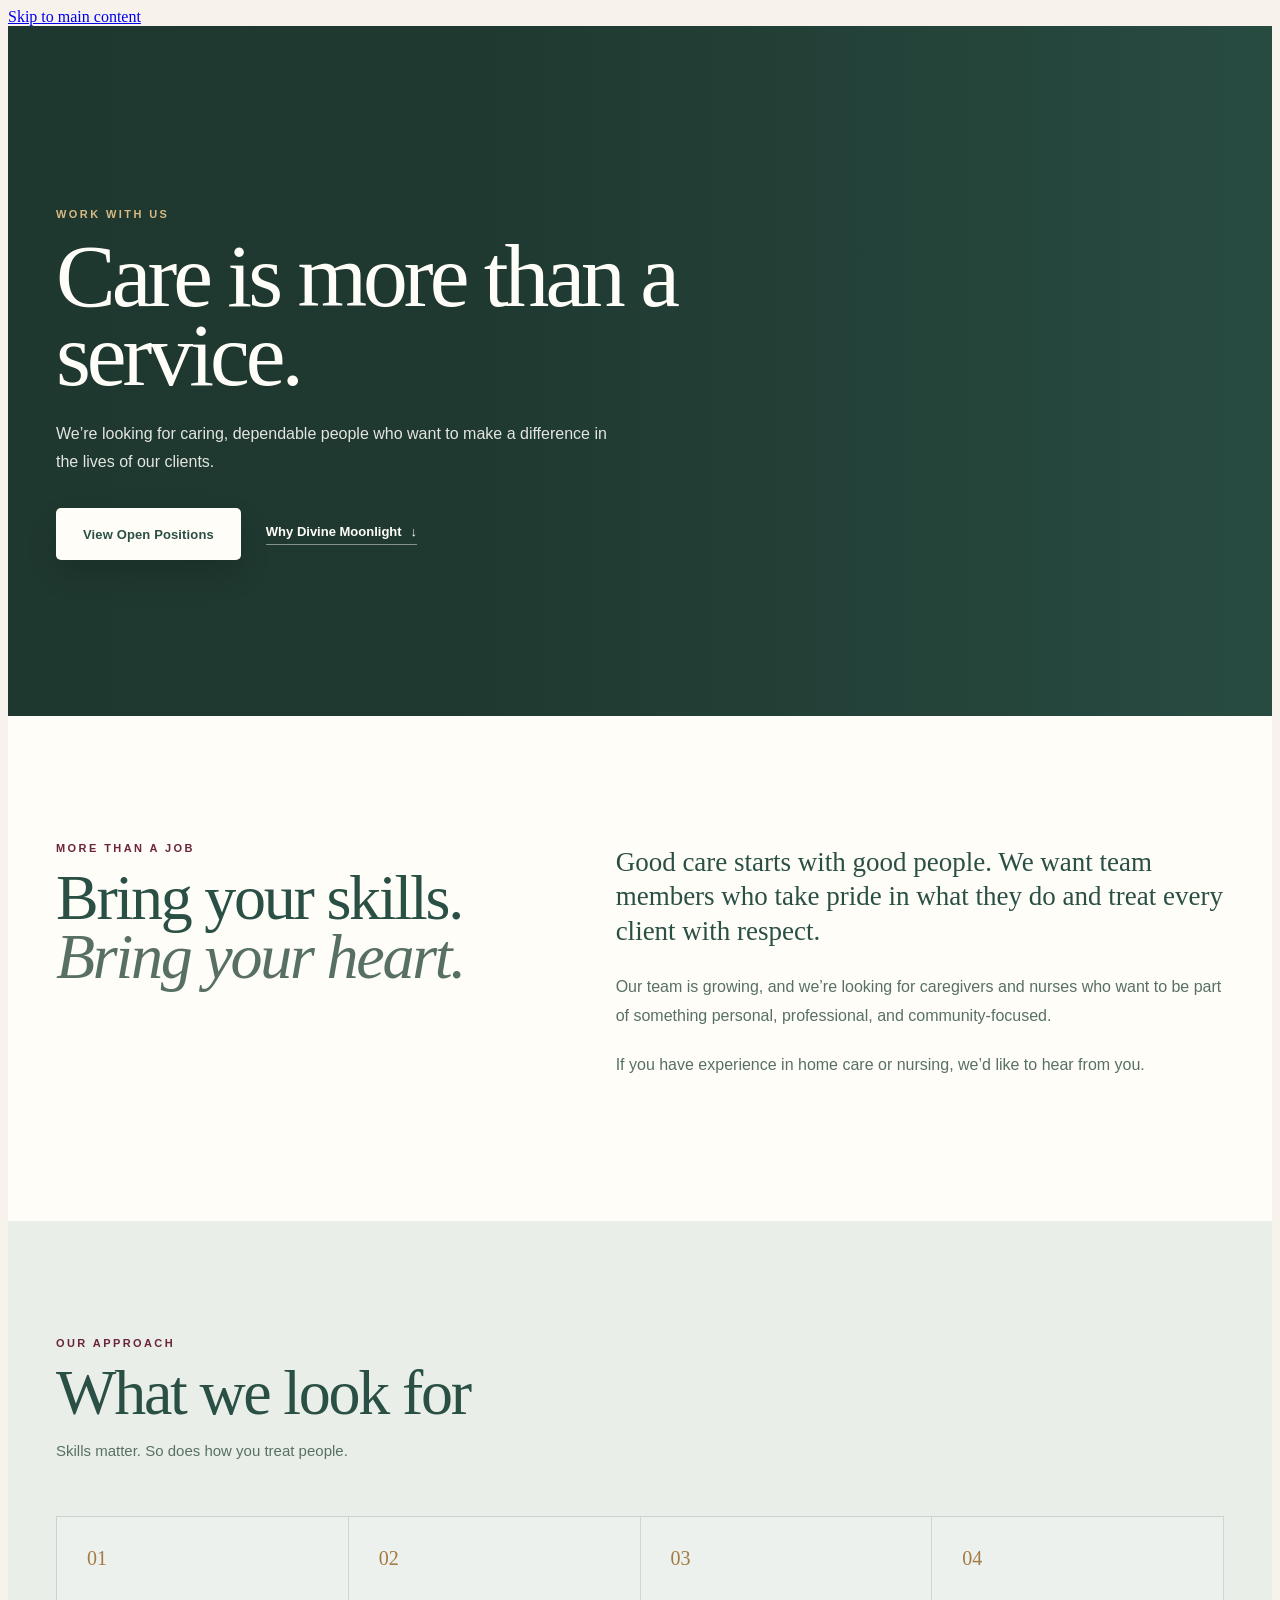
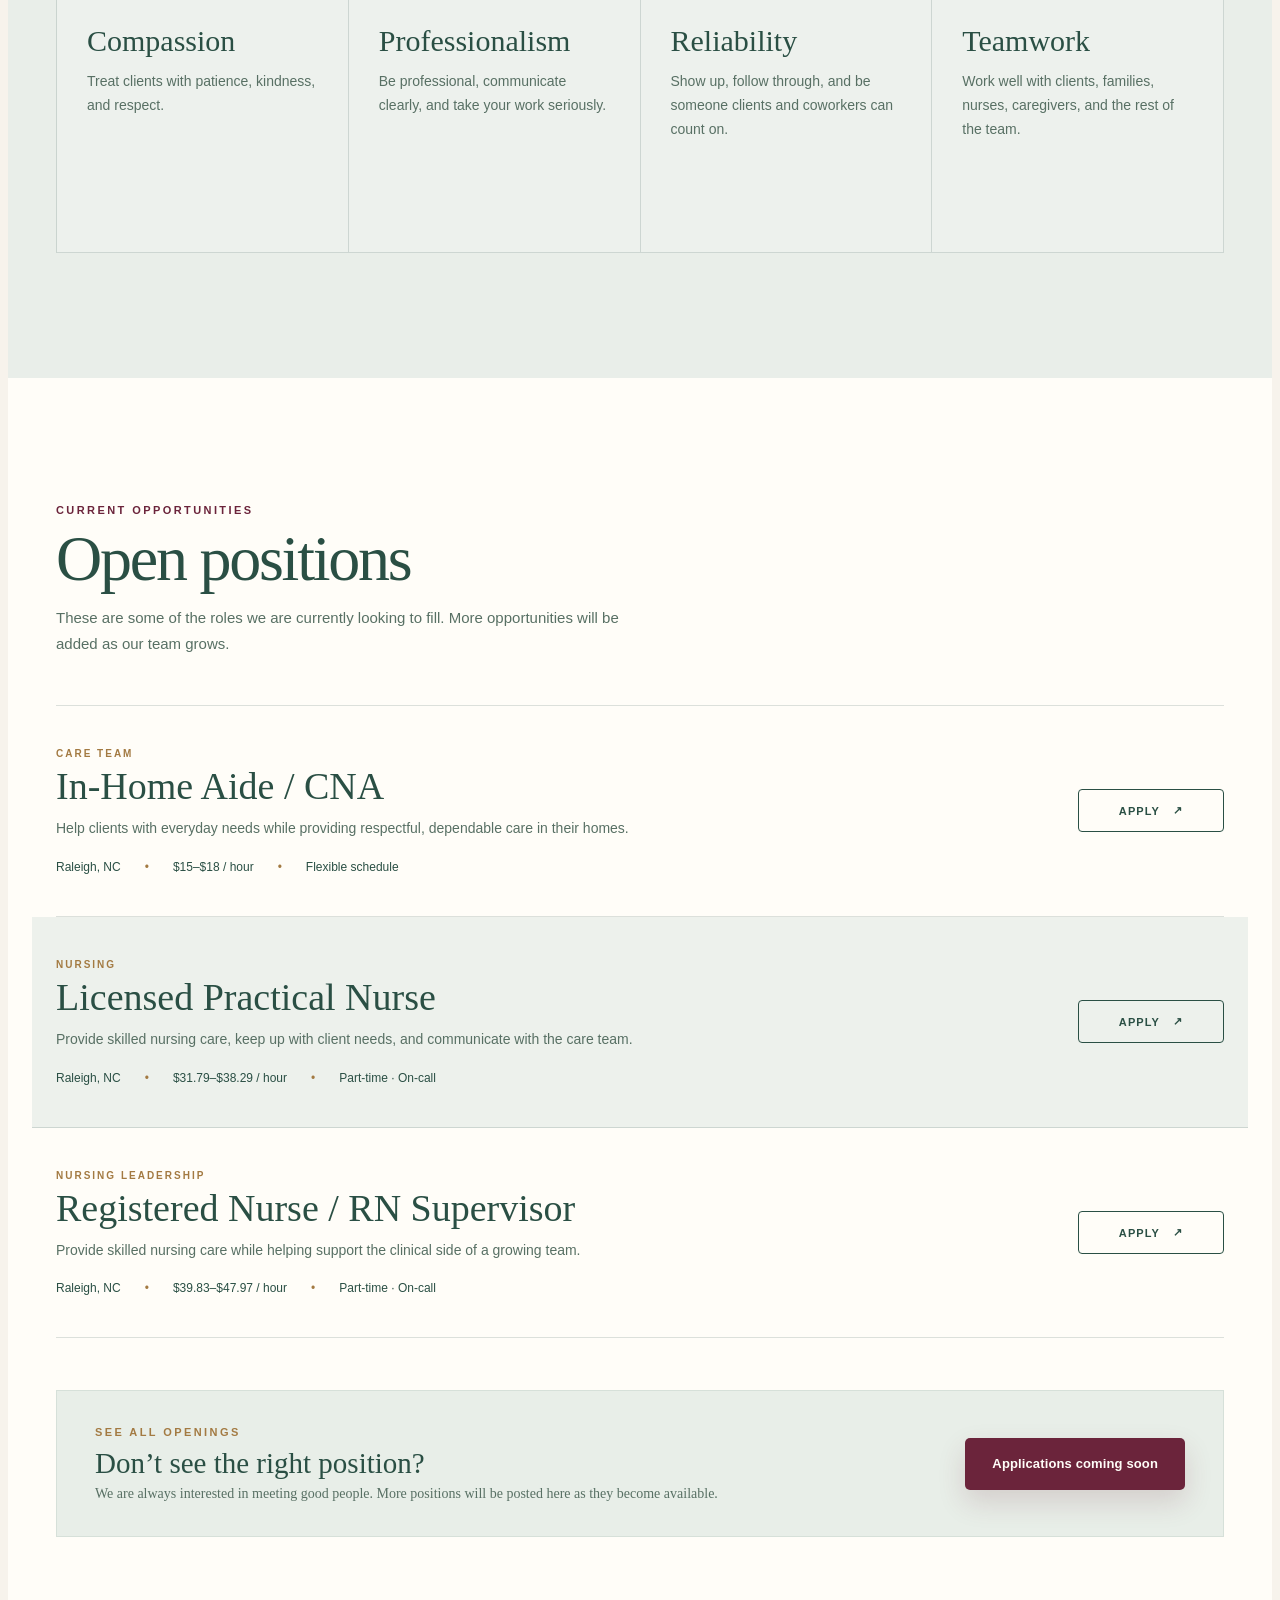
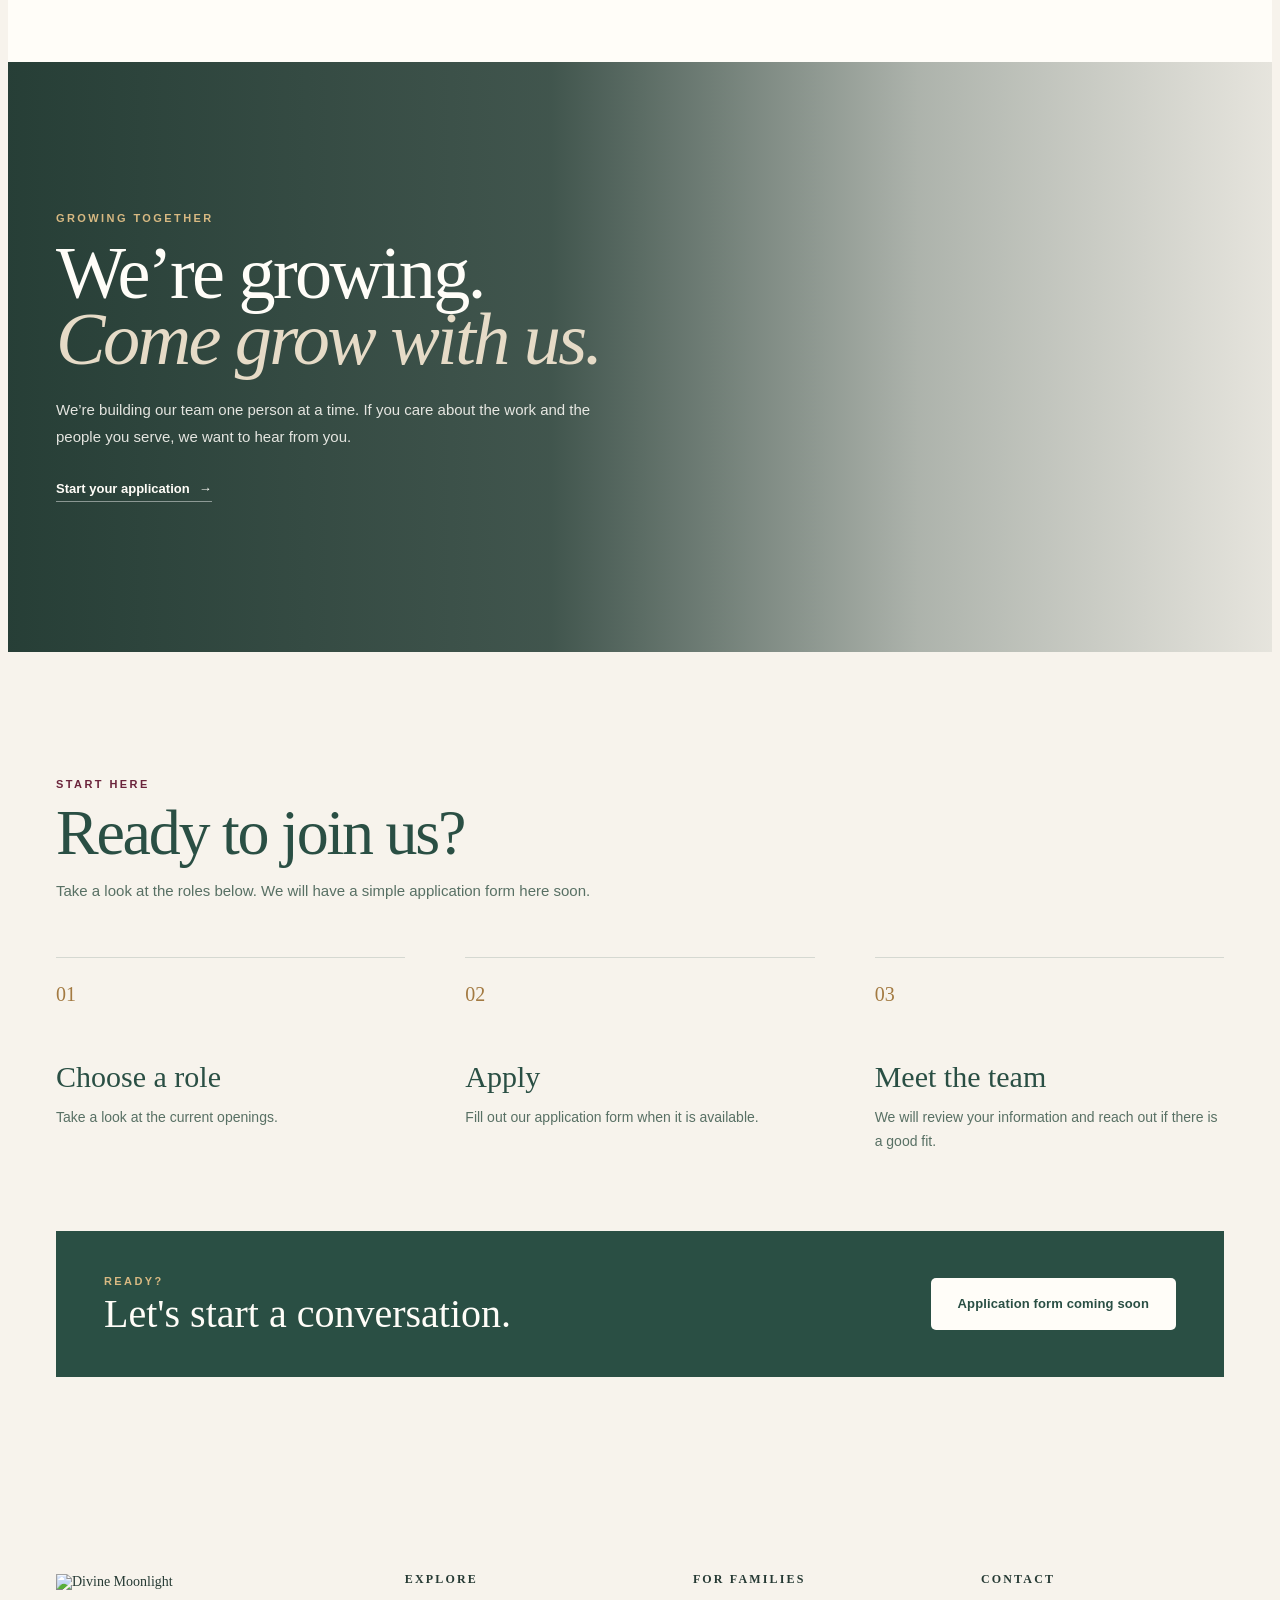
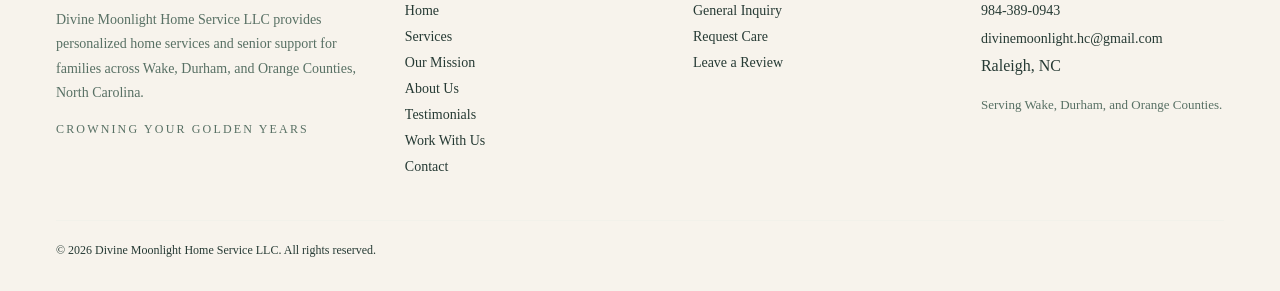
==== commit e00a97c4: "Simplify careers messaging and prepare application links for future form" ====
--- a/careers.html
+++ b/careers.html
@@ -19,7 +19,7 @@
       <div class="careers-hero-overlay" aria-hidden="true"></div>
       <div class="careers-hero-content container">
         <div class="eyebrow">WORK WITH US</div>
-        <h1>Care is more than a service.<br><em>It starts with our people.</em></h1>
+        <h1>Care is more than a service.</h1>
         <p>We’re looking for caring, dependable people who want to make a difference in the lives of our clients.</p>
         <div class="careers-actions">
           <a class="btn btn-primary" href="#open-positions">View Open Positions</a>
@@ -63,7 +63,7 @@
         <div class="careers-heading positions-heading">
           <div class="eyebrow">CURRENT OPPORTUNITIES</div>
           <h2>Open positions</h2>
-          <p>Here are some of our current openings. Availability can change, so check the listing before applying.</p>
+          <p>These are some of the roles we are currently looking to fill. More opportunities will be added as our team grows.</p>
         </div>
 
         <div class="position-list">
@@ -74,7 +74,7 @@
               <p>Help clients with everyday needs while providing respectful, dependable care in their homes.</p>
               <div class="position-details"><span>Raleigh, NC</span><span>$15–$18 / hour</span><span>Flexible schedule</span></div>
             </div>
-            <a class="position-apply" href="https://www.indeed.com/jobs?q=Divine+Moonlight+Home+Service+LLC&l=Raleigh%2C+NC" target="_blank" rel="noopener">Apply <span>↗</span></a>
+            <a class="position-apply" href="#" target="_blank" rel="noopener">Apply <span>↗</span></a>
           </article>
 
           <article class="position-card featured-position">
@@ -84,7 +84,7 @@
               <p>Provide skilled nursing care, keep up with client needs, and communicate with the care team.</p>
               <div class="position-details"><span>Raleigh, NC</span><span>$31.79–$38.29 / hour</span><span>Part-time · On-call</span></div>
             </div>
-            <a class="position-apply" href="https://www.indeed.com/viewjob?jk=7097b70989209ae1" target="_blank" rel="noopener">Apply <span>↗</span></a>
+            <a class="position-apply" href="#" target="_blank" rel="noopener">Apply <span>↗</span></a>
           </article>
 
           <article class="position-card">
@@ -94,13 +94,13 @@
               <p>Provide skilled nursing care while helping support the clinical side of a growing team.</p>
               <div class="position-details"><span>Raleigh, NC</span><span>$39.83–$47.97 / hour</span><span>Part-time · On-call</span></div>
             </div>
-            <a class="position-apply" href="https://www.indeed.com/jobs?q=Divine+Moonlight+Home+Service+LLC&l=Raleigh%2C+NC" target="_blank" rel="noopener">Apply <span>↗</span></a>
+            <a class="position-apply" href="#" target="_blank" rel="noopener">Apply <span>↗</span></a>
           </article>
         </div>
 
         <div class="application-note">
-          <div><div class="eyebrow">SEE ALL OPENINGS</div><h3>Don’t see the right position?</h3><p>Check our current openings for the latest opportunities.</p></div>
-          <a class="btn btn-primary" href="https://www.indeed.com/jobs?q=Divine+Moonlight+Home+Service+LLC&l=Raleigh%2C+NC" target="_blank" rel="noopener">View Current Jobs ↗</a>
+          <div><div class="eyebrow">SEE ALL OPENINGS</div><h3>Don’t see the right position?</h3><p>We are always interested in meeting good people. More positions will be posted here as they become available.</p></div>
+          <a class="btn btn-primary" href="#" target="_blank" rel="noopener">Applications coming soon</a>
         </div>
       </div>
     </section>
@@ -121,16 +121,16 @@
         <div class="careers-heading">
           <div class="eyebrow">START HERE</div>
           <h2>Ready to join us?</h2>
-          <p>Take a look at the openings and apply to the position that fits you.</p>
+          <p>Take a look at the roles below. We will have a simple application form here soon.</p>
         </div>
         <div class="apply-grid">
           <div class="apply-step"><span>01</span><h3>Choose a role</h3><p>Take a look at the current openings.</p></div>
-          <div class="apply-step"><span>02</span><h3>Apply</h3><p>Apply through the job listing and send in your information.</p></div>
-          <div class="apply-step"><span>03</span><h3>Meet the team</h3><p>If it looks like a good fit, we’ll reach out about next steps.</p></div>
+          <div class="apply-step"><span>02</span><h3>Apply</h3><p>Fill out our application form when it is available.</p></div>
+          <div class="apply-step"><span>03</span><h3>Meet the team</h3><p>We will review your information and reach out if there is a good fit.</p></div>
         </div>
         <div class="final-apply">
           <div><div class="eyebrow">READY?</div><h3>Let's start a conversation.</h3></div>
-          <a class="btn btn-primary" href="https://www.indeed.com/jobs?q=Divine+Moonlight+Home+Service+LLC&l=Raleigh%2C+NC" target="_blank" rel="noopener">Apply to Divine Moonlight ↗</a>
+          <a class="btn btn-primary" href="#" target="_blank" rel="noopener">Application form coming soon</a>
         </div>
       </div>
     </section>
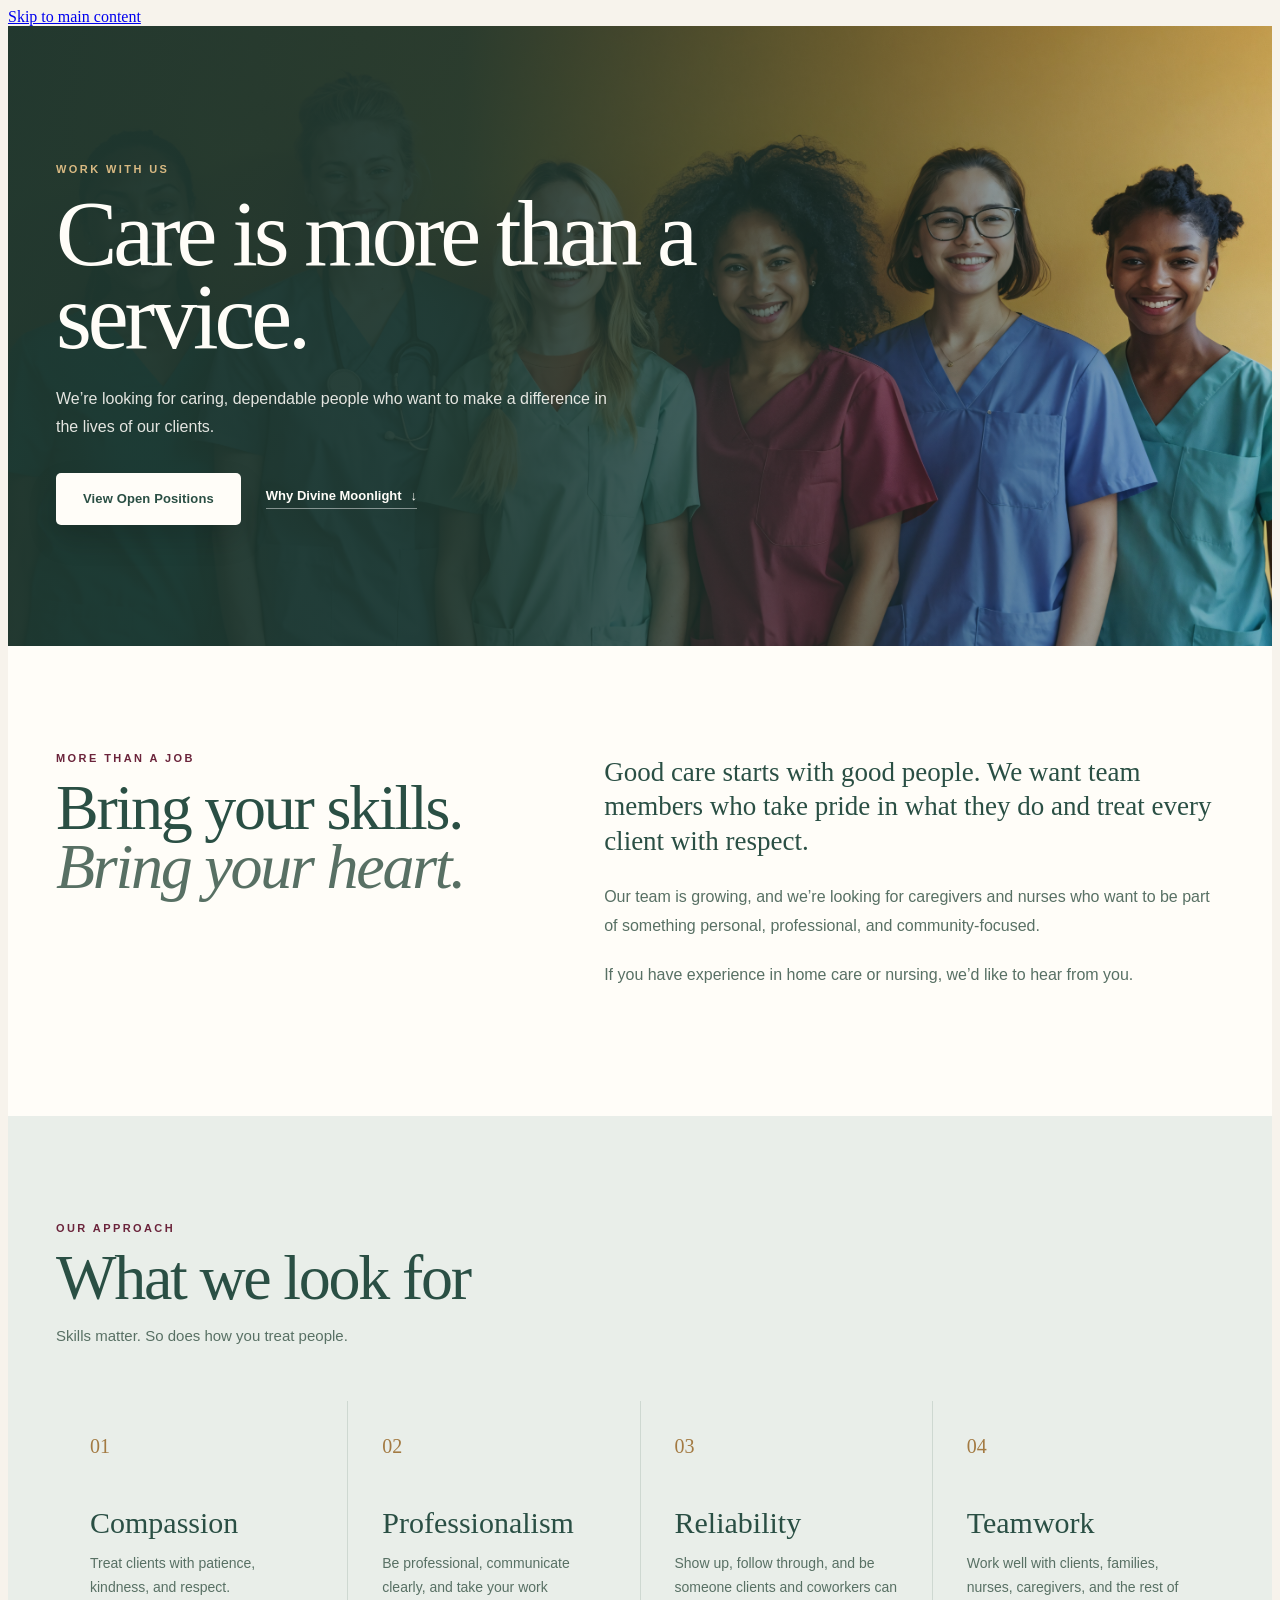
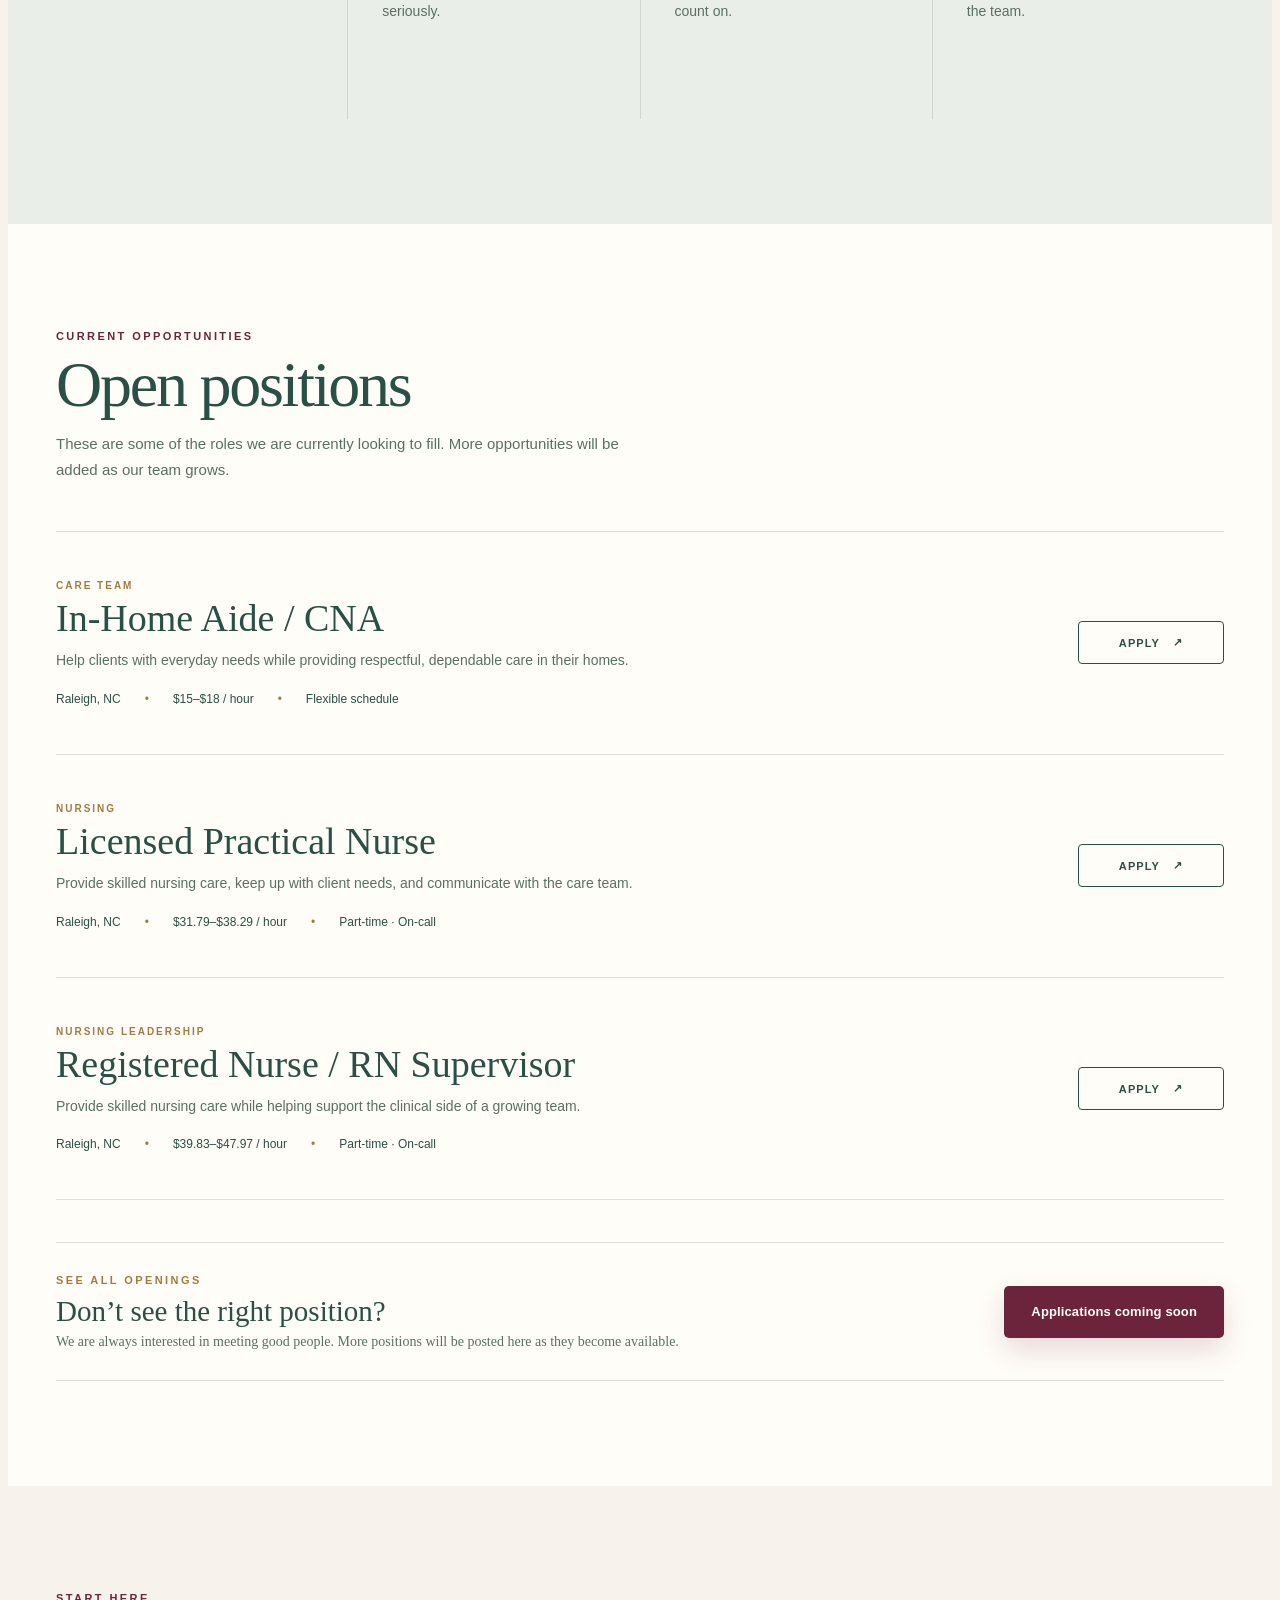
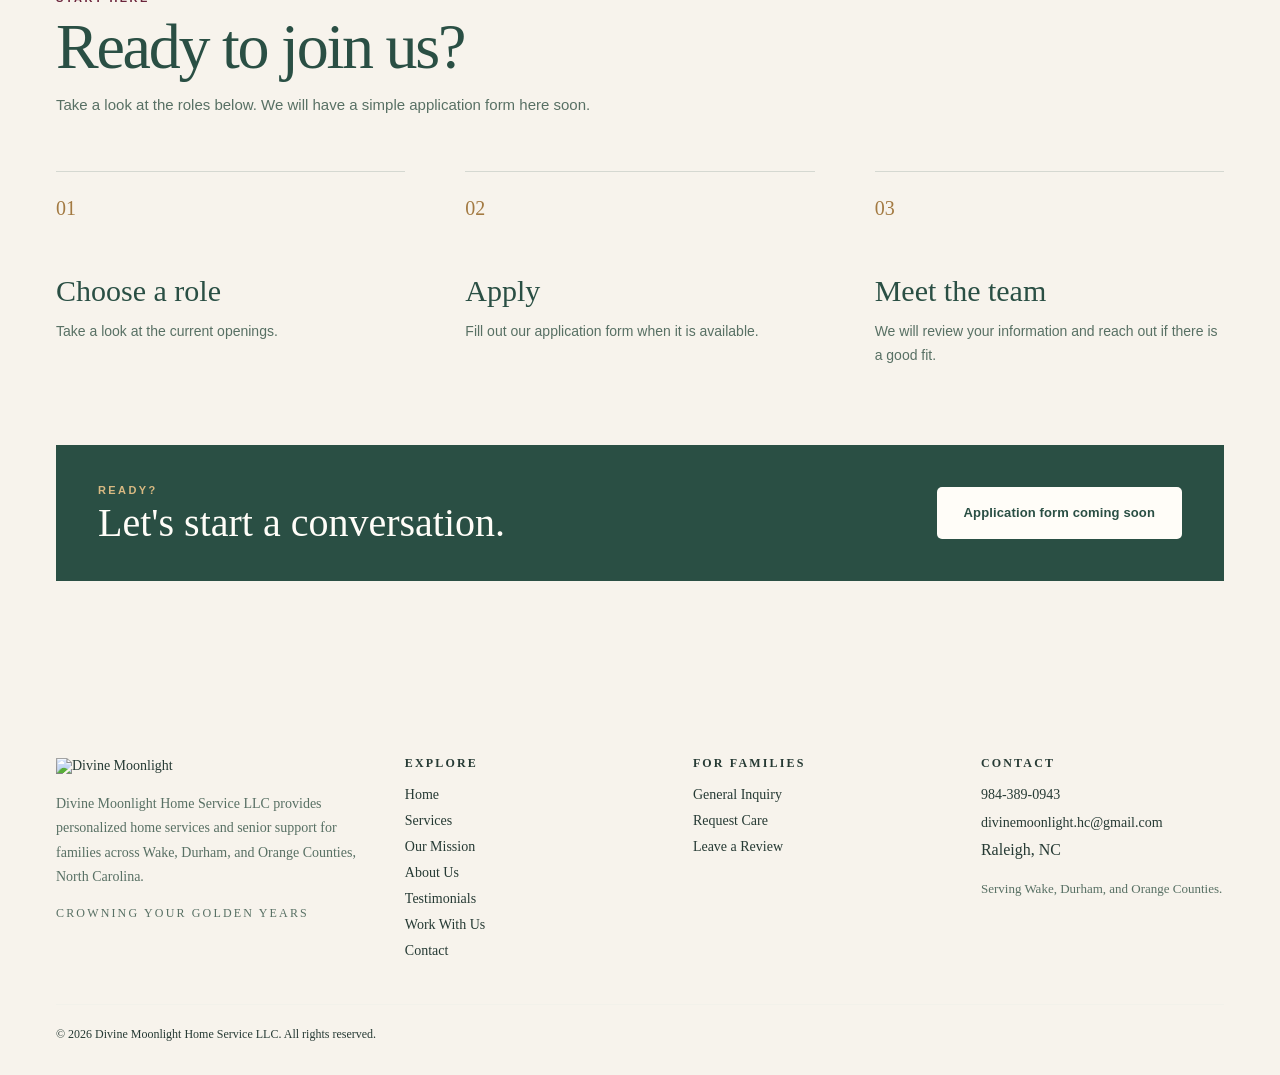
==== commit 3d69ead5: "Remove growing together careers section" ====
--- a/careers.html
+++ b/careers.html
@@ -105,17 +105,6 @@
       </div>
     </section>
 
-    <section class="careers-feature">
-      <div class="careers-feature-image" aria-hidden="true"></div>
-      <div class="careers-feature-overlay" aria-hidden="true"></div>
-      <div class="container careers-feature-content">
-        <div class="eyebrow">GROWING TOGETHER</div>
-        <h2>We’re growing.<br><em>Come grow with us.</em></h2>
-        <p>We’re building our team one person at a time. If you care about the work and the people you serve, we want to hear from you.</p>
-        <a href="#apply" class="careers-text-link">Start your application <span>→</span></a>
-      </div>
-    </section>
-
     <section class="how-to-apply" id="apply">
       <div class="container">
         <div class="careers-heading">
--- a/careers.css
+++ b/careers.css
@@ -102,7 +102,7 @@
 .careers-hero-image {
   z-index: -2;
   background:
-    url("https://images.unsplash.com/photo-1559839734-2b71ea197ec2?auto=format&fit=crop&w=2200&q=85")
+    url("media/careers-hero.jpg")
     center 35% / cover no-repeat;
 }
 
@@ -751,3 +751,147 @@
     width: 100%;
   }
 }
+
+
+/* ---------- softer editorial finish ---------- */
+
+.careers-page .careers-hero {
+  min-height: 620px;
+}
+
+.careers-page .careers-hero-content {
+  padding-top: 105px;
+  padding-bottom: 90px;
+}
+
+.careers-page .careers-hero h1 {
+  max-width: 760px;
+  font-size: clamp(62px, 7.2vw, 100px);
+  line-height: .9;
+}
+
+.careers-page .careers-intro,
+.careers-page .careers-values,
+.careers-page .open-positions,
+.careers-page .how-to-apply {
+  padding-top: 105px;
+  padding-bottom: 105px;
+}
+
+.careers-page .careers-intro-grid {
+  gap: 90px;
+}
+
+.careers-page .value-grid {
+  border: 0;
+  gap: 1px;
+  background: rgba(42,79,68,.14);
+}
+
+.careers-page .value-card {
+  min-height: 250px;
+  border: 0;
+  background: #e9eee9;
+  padding: 34px;
+}
+
+.careers-page .value-card > span {
+  margin-bottom: 48px;
+}
+
+.careers-page .position-list {
+  border-top: 1px solid var(--careers-line);
+  margin: 0;
+}
+
+.careers-page .position-card {
+  position: relative;
+  min-height: 196px;
+  padding: 48px 0;
+  background: transparent;
+  border-bottom: 1px solid var(--careers-line);
+  box-sizing: border-box;
+}
+
+.careers-page .position-card > div {
+  min-width: 0;
+}
+
+.careers-page .position-card:hover {
+  background: rgba(42, 79, 68, .045);
+}
+
+.careers-page .position-card:hover .position-apply {
+  color: #fffdf8;
+  background: var(--careers-sage);
+}
+
+.careers-page .position-apply {
+  align-self: center;
+}
+
+.careers-page .featured-position {
+  margin: 0;
+  padding: 48px 0;
+  background: transparent;
+}
+
+.careers-page .application-note {
+  margin-top: 42px;
+  padding: 30px 0;
+  background: transparent;
+  border: 0;
+  border-top: 1px solid var(--careers-line);
+  border-bottom: 1px solid var(--careers-line);
+}
+
+.careers-page .careers-feature {
+  min-height: 540px;
+}
+
+.careers-page .careers-feature h2 {
+  max-width: 620px;
+}
+
+.careers-page .final-apply {
+  padding: 38px 42px;
+  border-radius: 0;
+}
+
+@media (max-width: 600px) {
+  .careers-page .careers-hero {
+    min-height: 590px;
+  }
+
+  .careers-page .careers-hero-content {
+    padding-top: 85px;
+  }
+
+  .careers-page .careers-hero h1 {
+    font-size: clamp(52px, 15vw, 72px);
+  }
+
+  .careers-page .careers-intro,
+  .careers-page .careers-values,
+  .careers-page .open-positions,
+  .careers-page .how-to-apply {
+    padding-top: 78px;
+    padding-bottom: 78px;
+  }
+
+  .careers-page .value-card {
+    padding: 28px;
+  }
+
+  .careers-page .featured-position {
+    padding: 35px 0;
+  }
+
+  .careers-page .position-card {
+    min-height: 0;
+  }
+
+  .careers-page .application-note {
+    align-items: flex-start;
+  }
+}
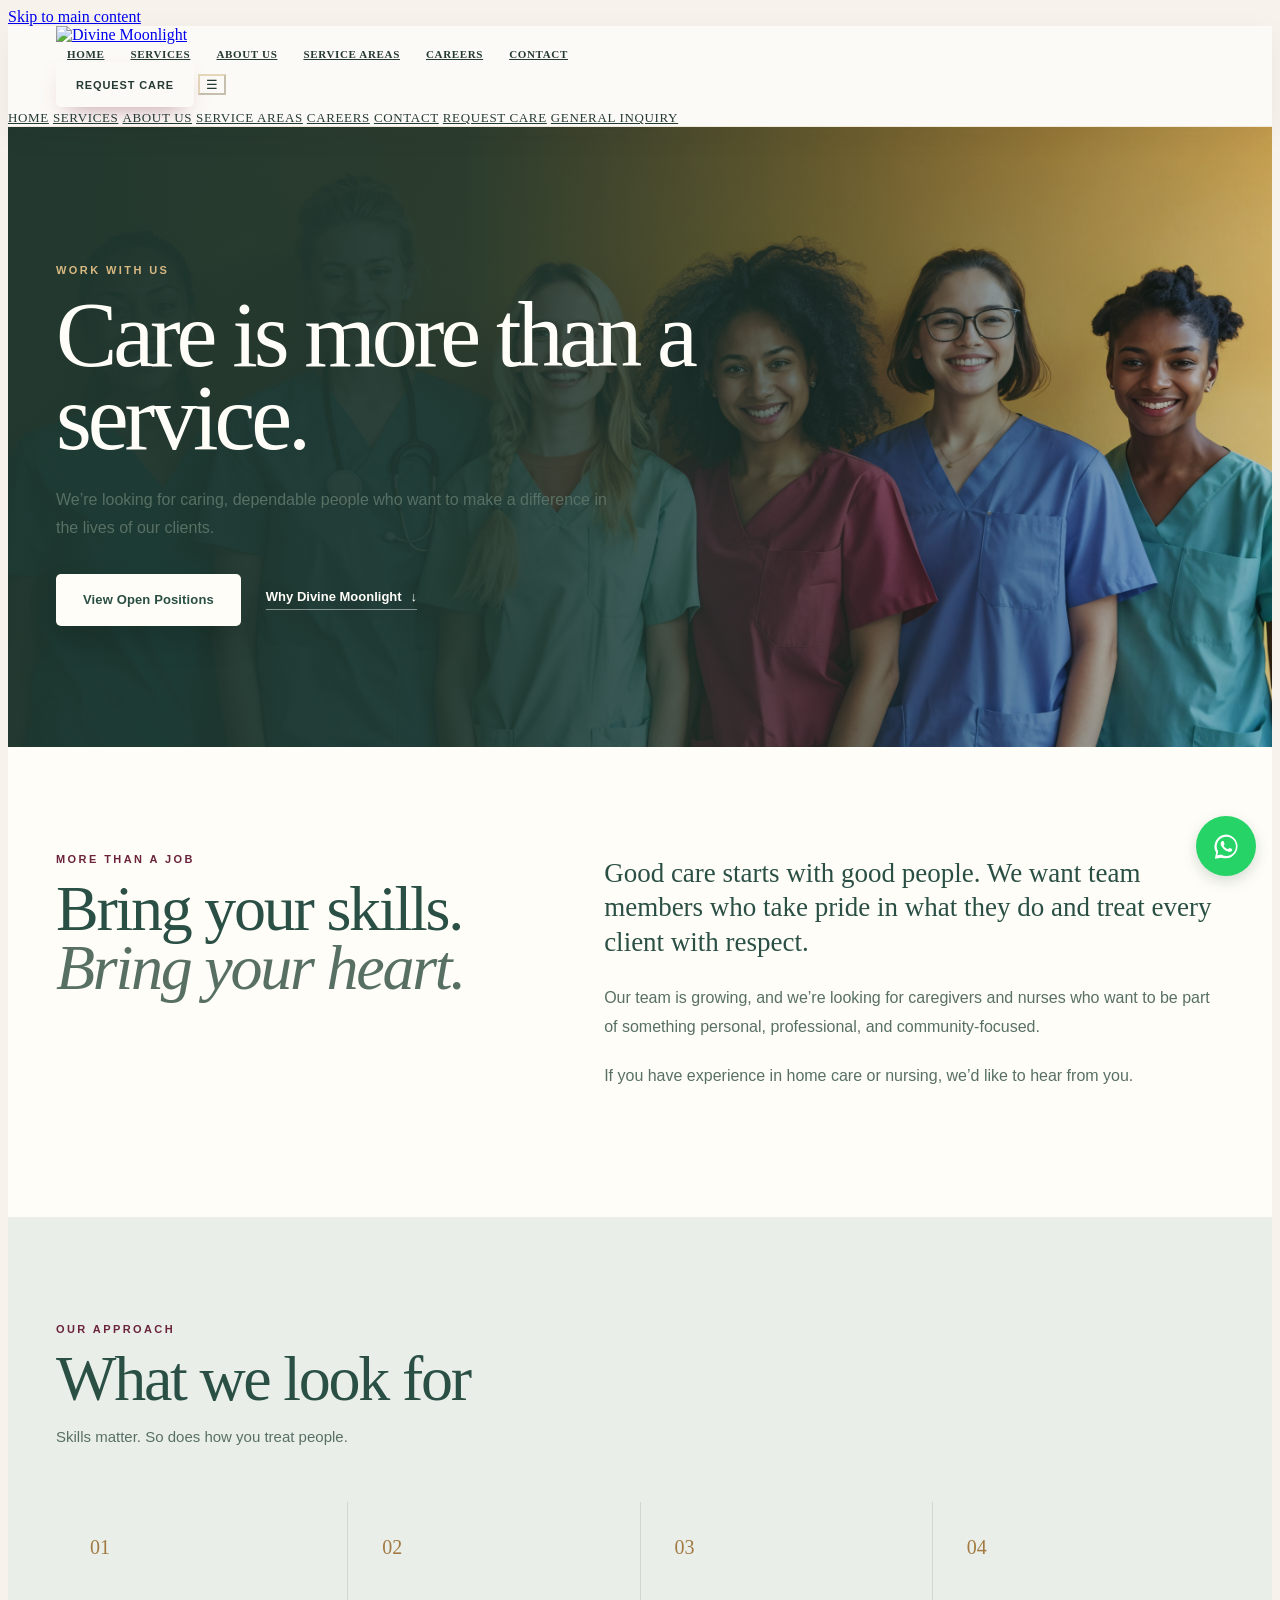
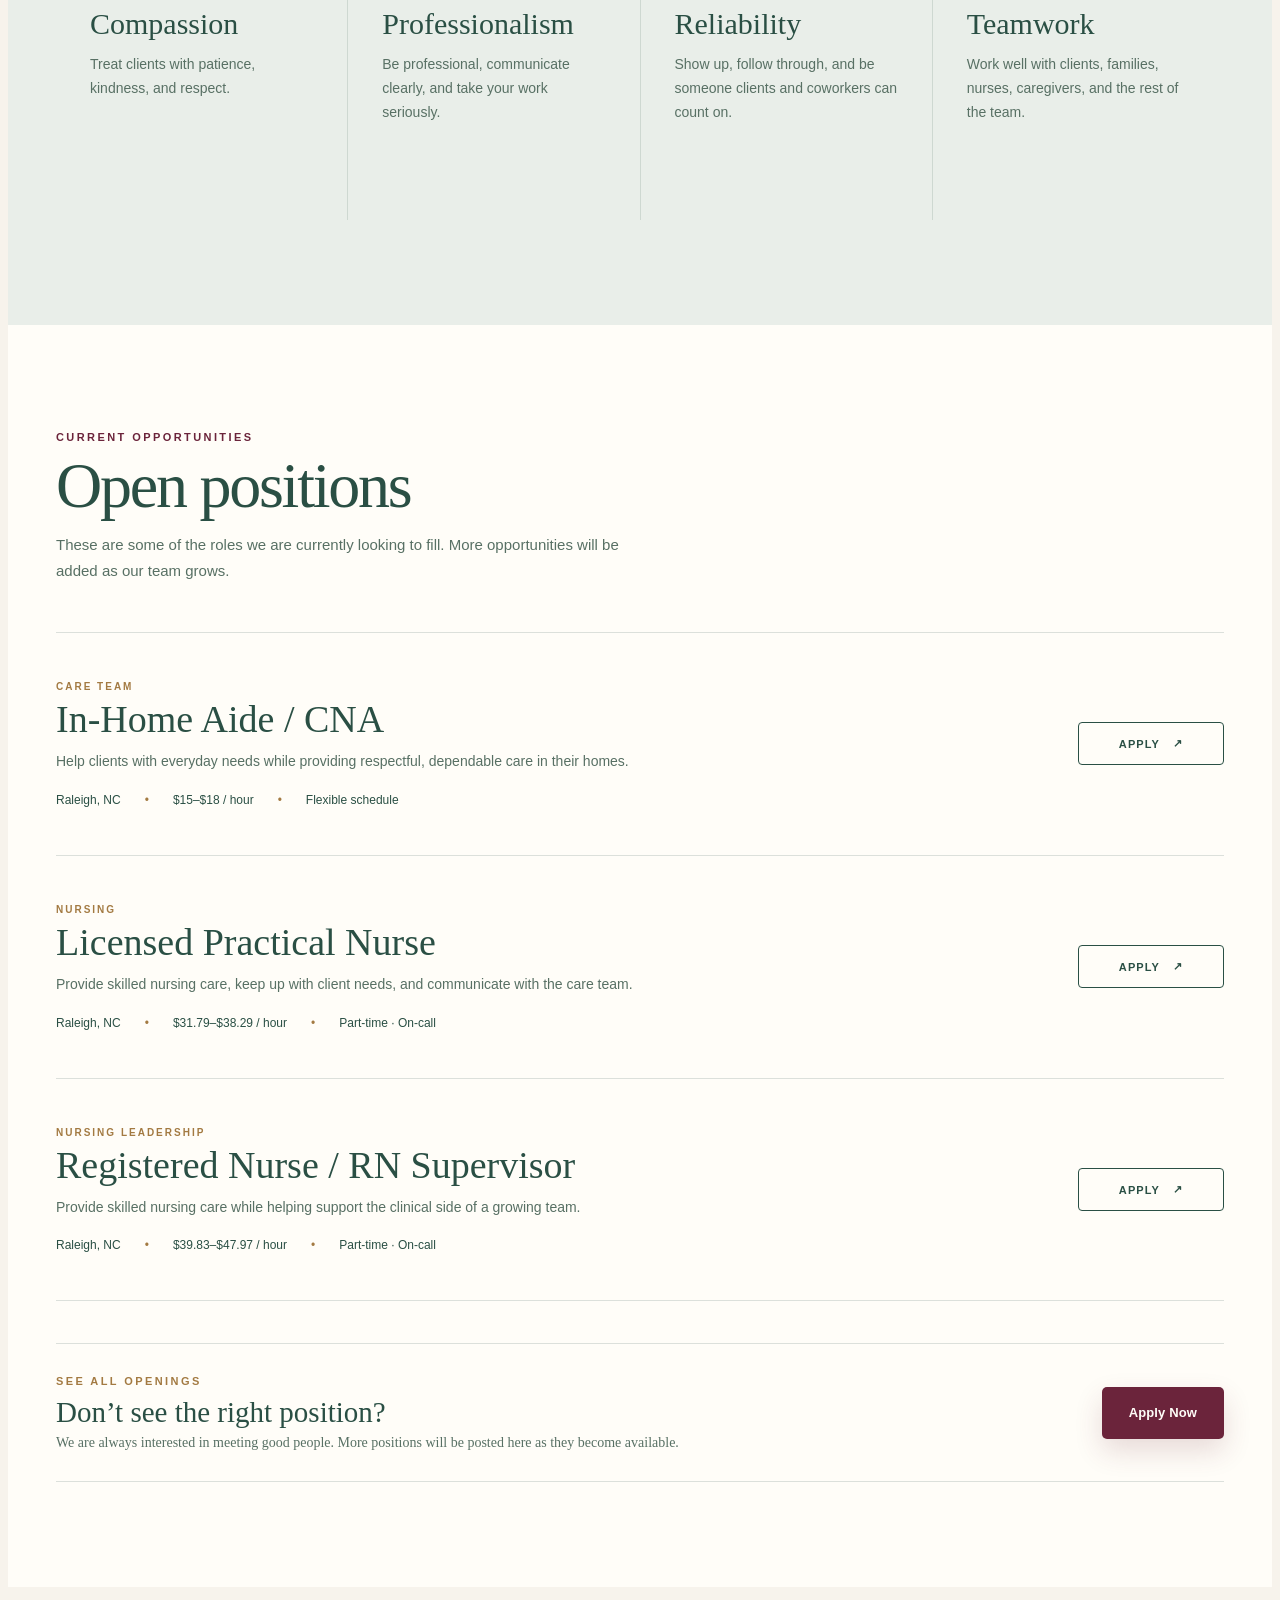
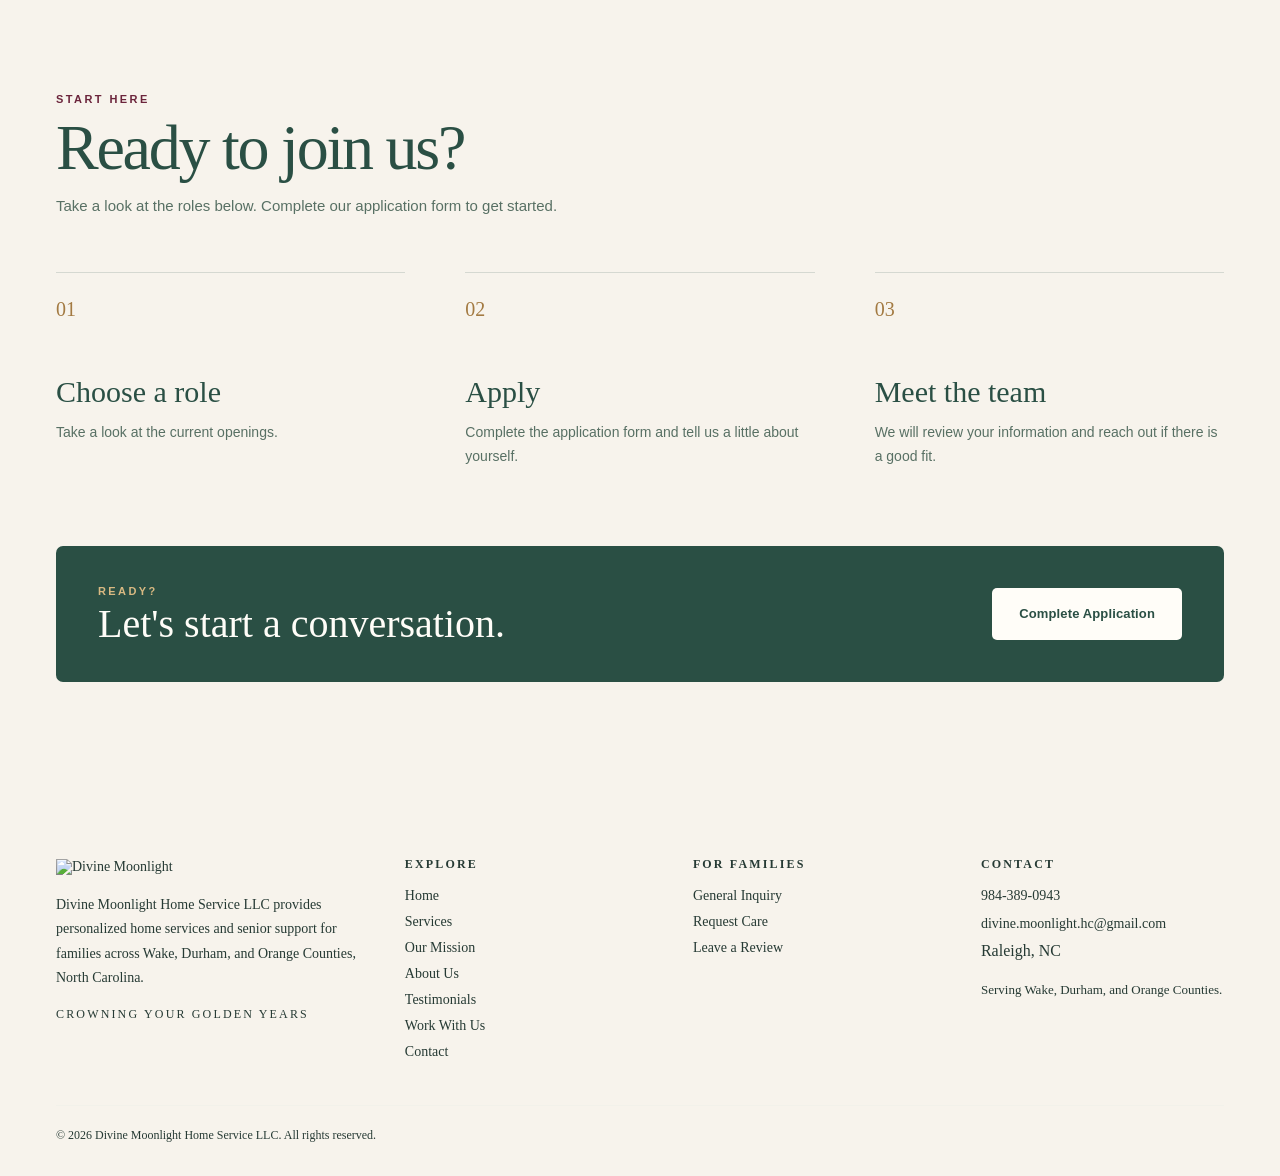
==== commit 0aa342da: "Update careers application links" ====
--- a/careers.html
+++ b/careers.html
@@ -74,7 +74,7 @@
               <p>Help clients with everyday needs while providing respectful, dependable care in their homes.</p>
               <div class="position-details"><span>Raleigh, NC</span><span>$15–$18 / hour</span><span>Flexible schedule</span></div>
             </div>
-            <a class="position-apply" href="#" target="_blank" rel="noopener">Apply <span>↗</span></a>
+            <a class="position-apply" href="https://forms.cloud.microsoft/Pages/ResponsePage.aspx?id=DQSIkWdsW0yxEjajBLZtrQAAAAAAAAAAAAN__7UrW5lUNUtQVjZOSUpGNDRTNkdYNlNHREhQQkJMNS4u" target="_blank" rel="noopener">Apply <span>↗</span></a>
           </article>
 
           <article class="position-card featured-position">
@@ -84,7 +84,7 @@
               <p>Provide skilled nursing care, keep up with client needs, and communicate with the care team.</p>
               <div class="position-details"><span>Raleigh, NC</span><span>$31.79–$38.29 / hour</span><span>Part-time · On-call</span></div>
             </div>
-            <a class="position-apply" href="#" target="_blank" rel="noopener">Apply <span>↗</span></a>
+            <a class="position-apply" href="https://forms.cloud.microsoft/Pages/ResponsePage.aspx?id=DQSIkWdsW0yxEjajBLZtrQAAAAAAAAAAAAN__7UrW5lUNUtQVjZOSUpGNDRTNkdYNlNHREhQQkJMNS4u" target="_blank" rel="noopener">Apply <span>↗</span></a>
           </article>
 
           <article class="position-card">
@@ -94,13 +94,13 @@
               <p>Provide skilled nursing care while helping support the clinical side of a growing team.</p>
               <div class="position-details"><span>Raleigh, NC</span><span>$39.83–$47.97 / hour</span><span>Part-time · On-call</span></div>
             </div>
-            <a class="position-apply" href="#" target="_blank" rel="noopener">Apply <span>↗</span></a>
+            <a class="position-apply" href="https://forms.cloud.microsoft/Pages/ResponsePage.aspx?id=DQSIkWdsW0yxEjajBLZtrQAAAAAAAAAAAAN__7UrW5lUNUtQVjZOSUpGNDRTNkdYNlNHREhQQkJMNS4u" target="_blank" rel="noopener">Apply <span>↗</span></a>
           </article>
         </div>
 
         <div class="application-note">
           <div><div class="eyebrow">SEE ALL OPENINGS</div><h3>Don’t see the right position?</h3><p>We are always interested in meeting good people. More positions will be posted here as they become available.</p></div>
-          <a class="btn btn-primary" href="#" target="_blank" rel="noopener">Applications coming soon</a>
+          <a class="btn btn-primary" href="https://forms.cloud.microsoft/Pages/ResponsePage.aspx?id=DQSIkWdsW0yxEjajBLZtrQAAAAAAAAAAAAN__7UrW5lUNUtQVjZOSUpGNDRTNkdYNlNHREhQQkJMNS4u" target="_blank" rel="noopener">Apply Now</a>
         </div>
       </div>
     </section>
@@ -110,16 +110,16 @@
         <div class="careers-heading">
           <div class="eyebrow">START HERE</div>
           <h2>Ready to join us?</h2>
-          <p>Take a look at the roles below. We will have a simple application form here soon.</p>
+          <p>Take a look at the roles below. Complete our application form to get started.</p>
         </div>
         <div class="apply-grid">
           <div class="apply-step"><span>01</span><h3>Choose a role</h3><p>Take a look at the current openings.</p></div>
-          <div class="apply-step"><span>02</span><h3>Apply</h3><p>Fill out our application form when it is available.</p></div>
+          <div class="apply-step"><span>02</span><h3>Apply</h3><p>Complete the application form and tell us a little about yourself.</p></div>
           <div class="apply-step"><span>03</span><h3>Meet the team</h3><p>We will review your information and reach out if there is a good fit.</p></div>
         </div>
         <div class="final-apply">
           <div><div class="eyebrow">READY?</div><h3>Let's start a conversation.</h3></div>
-          <a class="btn btn-primary" href="#" target="_blank" rel="noopener">Application form coming soon</a>
+          <a class="btn btn-primary" href="https://forms.cloud.microsoft/Pages/ResponsePage.aspx?id=DQSIkWdsW0yxEjajBLZtrQAAAAAAAAAAAAN__7UrW5lUNUtQVjZOSUpGNDRTNkdYNlNHREhQQkJMNS4u" target="_blank" rel="noopener">Complete Application</a>
         </div>
       </div>
     </section>
--- a/styles.css
+++ b/styles.css
@@ -3856,3 +3856,298 @@
     margin-top: 35px;
   }
 }
+
+
+/* Contact page */
+.contact-page {
+  padding: 110px 0 90px;
+  min-height: 62vh;
+}
+.contact-page .section-head {
+  max-width: 700px;
+  margin-bottom: 42px;
+}
+.contact-page .section-head h1 {
+  margin-bottom: 16px;
+}
+.contact-page .section-head p {
+  max-width: 620px;
+}
+.contact-grid {
+  display: grid;
+  grid-template-columns: repeat(2, minmax(0, 1fr));
+  gap: 22px;
+  max-width: 900px;
+  margin-left: auto;
+  margin-right: auto;
+}
+.contact-card {
+  padding: 28px;
+  border: 1px solid rgba(42, 79, 68, 0.14);
+  border-radius: 14px;
+  background: rgba(255,255,255,0.58);
+}
+.contact-card .eyebrow {
+  margin-bottom: 10px;
+}
+.contact-card h2 {
+  margin: 0 0 8px;
+  font-size: 1.35rem;
+}
+.contact-card p {
+  margin: 0;
+  line-height: 1.7;
+}
+.contact-card a {
+  color: inherit;
+  text-decoration: none;
+}
+.contact-card a:hover {
+  text-decoration: underline;
+}
+@media (max-width: 700px) {
+  .contact-page {
+    padding: 80px 0 65px;
+  }
+  .contact-grid {
+    grid-template-columns: 1fr;
+  }
+}
+
+
+/* Service Areas page */
+.service-area-page {
+  padding: 105px 0 90px;
+  min-height: 65vh;
+}
+
+.service-area-intro {
+  max-width: 720px;
+  margin: 0 auto 42px;
+  text-align: center;
+}
+
+.service-area-intro .eyebrow {
+  margin-bottom: 10px;
+}
+
+.service-area-intro h1 {
+  margin: 0 0 16px;
+}
+
+.service-area-intro p {
+  max-width: 650px;
+  margin: 0 auto;
+  line-height: 1.75;
+}
+
+.service-area-layout {
+  display: grid;
+  grid-template-columns: minmax(0, 1.55fr) minmax(280px, .65fr);
+  gap: 30px;
+  align-items: stretch;
+  max-width: 1120px;
+  margin: 0 auto;
+}
+
+.service-area-map-wrap {
+  position: relative;
+  min-width: 0;
+  overflow: hidden;
+  border: 1px solid rgba(42,79,68,.14);
+  border-radius: 18px;
+  background: #e9eee9;
+}
+
+.service-area-map {
+  width: 100%;
+  height: 520px;
+}
+
+.service-area-map .leaflet-control-zoom a {
+  color: var(--sage-dark);
+}
+
+.service-area-map .leaflet-popup-content-wrapper,
+.service-area-map .leaflet-popup-tip {
+  background: var(--cream);
+  color: var(--ink);
+}
+
+.service-area-tooltip {
+  border: 0;
+  border-radius: 5px;
+  padding: 7px 10px;
+  background: var(--cream);
+  color: var(--sage-dark);
+  box-shadow: 0 5px 18px rgba(42,79,68,.16);
+  font-family: var(--sans);
+  font-size: 12px;
+  font-weight: 600;
+}
+
+.service-area-tooltip:before {
+  display: none;
+}
+
+.map-note {
+  position: absolute;
+  left: 14px;
+  bottom: 14px;
+  z-index: 500;
+  padding: 8px 11px;
+  border-radius: 5px;
+  background: rgba(247,243,236,.92);
+  color: var(--sage-dark);
+  font-family: var(--sans);
+  font-size: 11px;
+  box-shadow: 0 4px 16px rgba(42,79,68,.12);
+}
+
+.service-area-info {
+  align-self: center;
+  padding: 16px 8px;
+}
+
+.service-area-info h2 {
+  margin: 10px 0 22px;
+  font-family: var(--display);
+  font-size: clamp(34px, 3vw, 48px);
+  font-weight: 500;
+  line-height: 1;
+  color: var(--sage-dark);
+}
+
+.service-area-list {
+  list-style: none;
+  margin: 0 0 24px;
+  padding: 0;
+  display: grid;
+  gap: 0;
+  border-top: 1px solid rgba(42,79,68,.16);
+}
+
+.service-area-list li {
+  padding: 14px 0;
+  border-bottom: 1px solid rgba(42,79,68,.16);
+  color: var(--sage-dark);
+  font-size: 15px;
+  font-weight: 600;
+}
+
+.service-area-info p {
+  margin: 0 0 25px;
+  color: var(--muted);
+  line-height: 1.7;
+}
+
+@media (max-width: 850px) {
+  .service-area-page {
+    padding: 80px 0 65px;
+  }
+
+  .service-area-layout {
+    grid-template-columns: 1fr;
+  }
+
+  .service-area-map {
+    height: 460px;
+  }
+
+  .service-area-info {
+    padding: 8px 4px 0;
+  }
+}
+
+@media (max-width: 500px) {
+  .service-area-map {
+    height: 390px;
+  }
+
+  .service-area-map-wrap {
+    border-radius: 14px;
+  }
+
+  .map-note {
+    font-size: 10px;
+  }
+}
+
+
+
+/* =========================================================
+   SHARED MOBILE NAV + SCROLL REVEALS
+   ========================================================= */
+
+@media (max-width: 700px) {
+  .mobile-nav nav > a.nav-action-link {
+    display: block;
+    width: auto;
+    min-height: 0;
+    margin: 0;
+    padding: 13px 0;
+    border: 0;
+    border-bottom: 1px solid rgba(221, 214, 203, 0.7);
+    border-radius: 0;
+    background: transparent;
+    box-shadow: none;
+    color: var(--sage-dark);
+    font-family: var(--sans);
+    font-size: 15px;
+    font-weight: 500;
+    line-height: 1.2;
+    text-align: left;
+    text-decoration: none;
+  }
+
+  .mobile-nav nav > a.nav-action-link:hover {
+    background: transparent;
+    color: var(--burgundy);
+  }
+}
+
+/* Give anchored service sections room below the fixed/sticky header. */
+.service-detail[id] {
+  scroll-margin-top: 100px;
+}
+
+/* Elements marked for reveal remain visible by default. JavaScript
+   adds .reveal-ready before hiding them, so content never depends
+   on an animation script to be readable. */
+.reveal-ready .site-reveal {
+  opacity: 0;
+  transform: translateY(24px);
+  transition:
+    opacity .65s ease,
+    transform .65s ease;
+}
+
+.reveal-ready .site-reveal.is-visible {
+  opacity: 1;
+  transform: translateY(0);
+}
+
+.reveal-ready .site-reveal:nth-child(2) {
+  transition-delay: .06s;
+}
+
+.reveal-ready .site-reveal:nth-child(3) {
+  transition-delay: .12s;
+}
+
+.reveal-ready .site-reveal:nth-child(4) {
+  transition-delay: .18s;
+}
+
+.reveal-ready .site-reveal:nth-child(5) {
+  transition-delay: .24s;
+}
+
+@media (prefers-reduced-motion: reduce) {
+  .reveal-ready .site-reveal,
+  .reveal-ready .site-reveal.is-visible {
+    opacity: 1;
+    transform: none;
+    transition: none;
+  }
+}
--- a/careers.css
+++ b/careers.css
@@ -45,7 +45,7 @@
   color: var(--careers-sage);
 }
 
-.careers-page p {
+.careers-page main p {
   color: var(--careers-sage-mid);
 }
 
@@ -855,7 +855,7 @@
 
 .careers-page .final-apply {
   padding: 38px 42px;
-  border-radius: 0;
+  border-radius: 7px;
 }
 
 @media (max-width: 600px) {
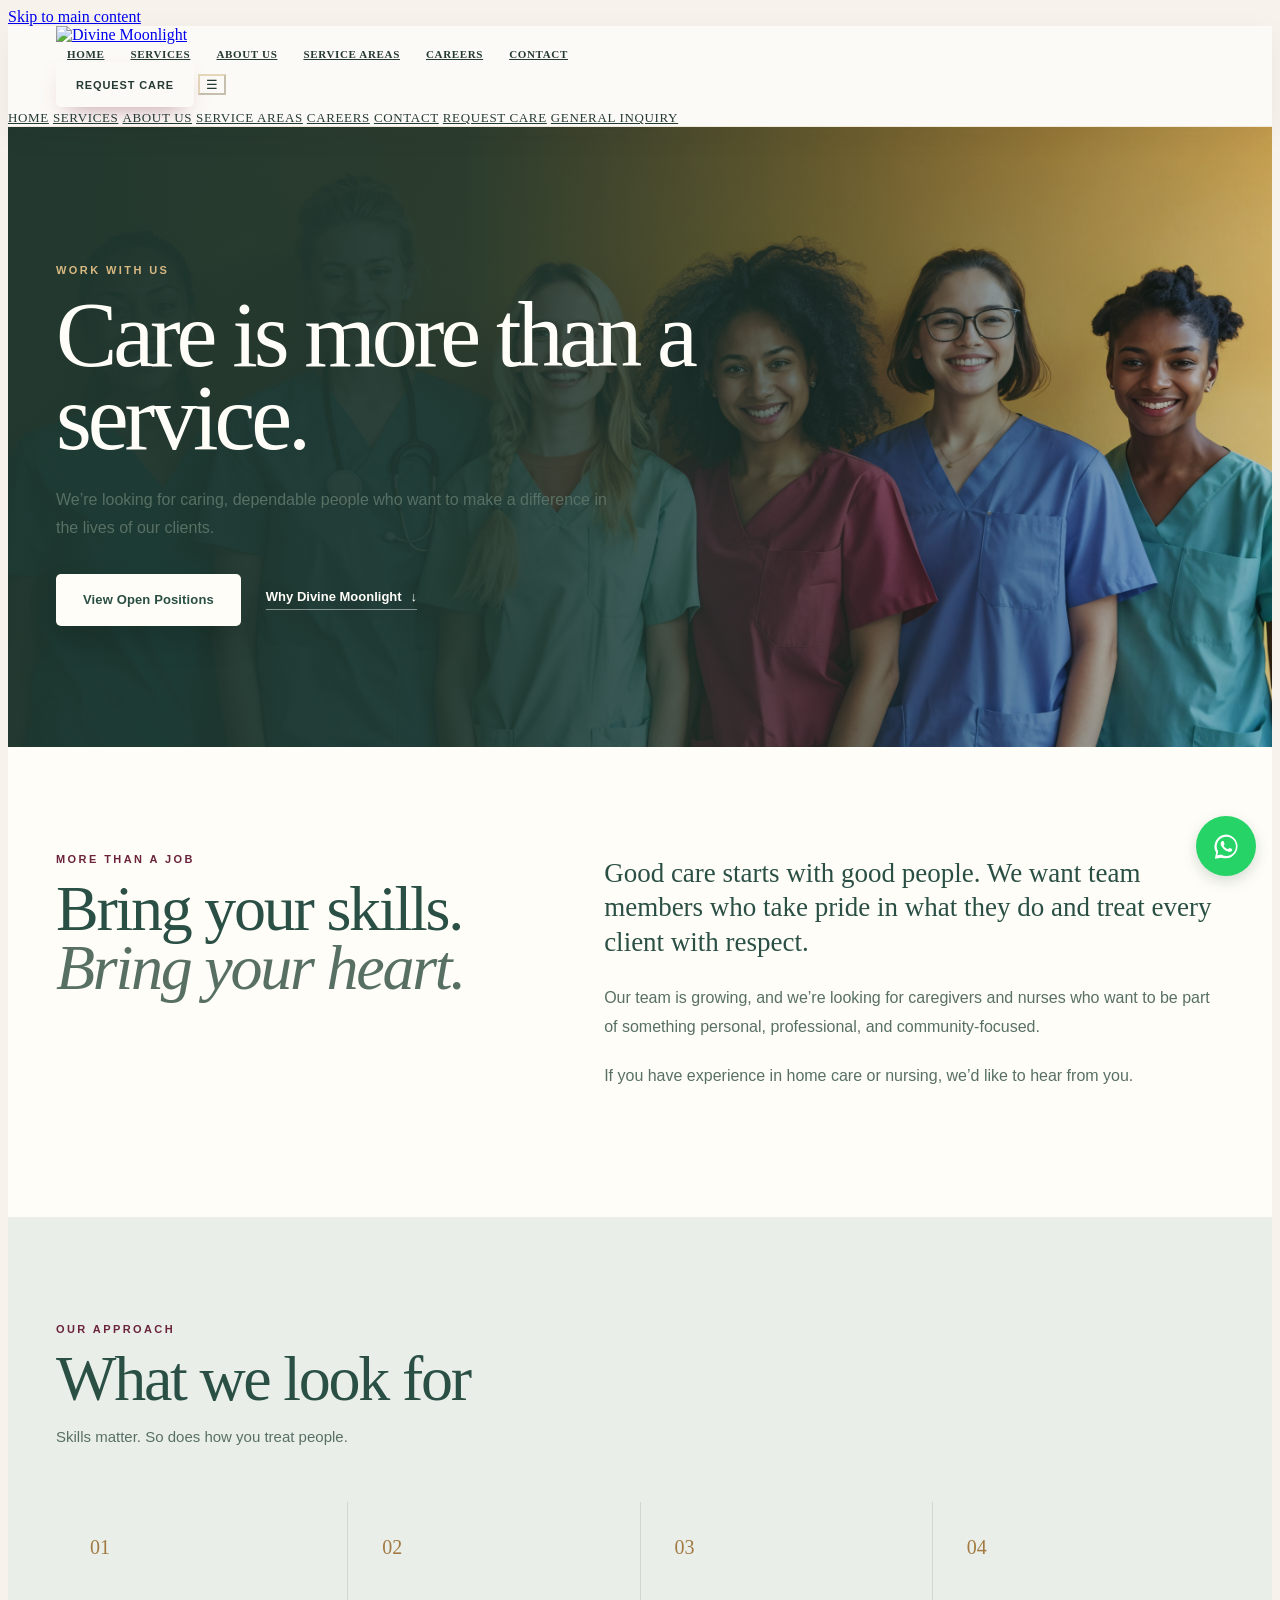
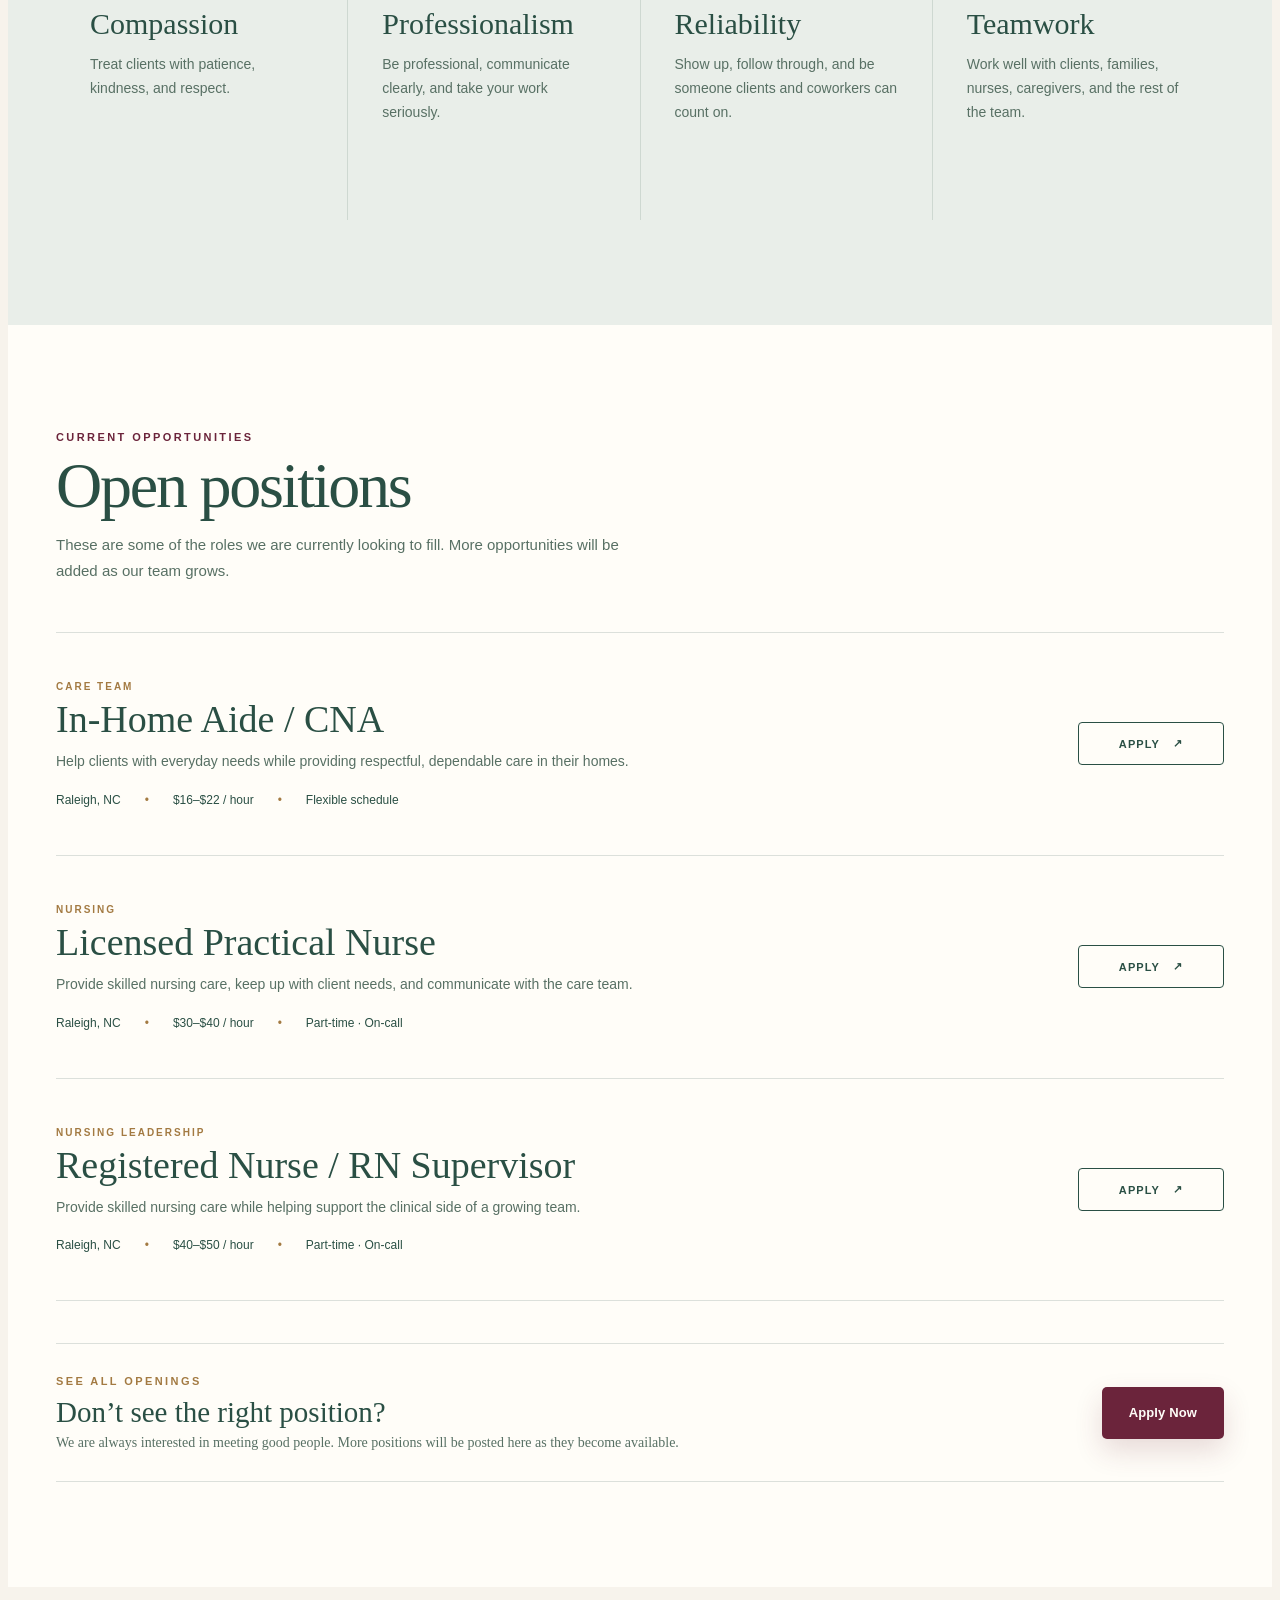
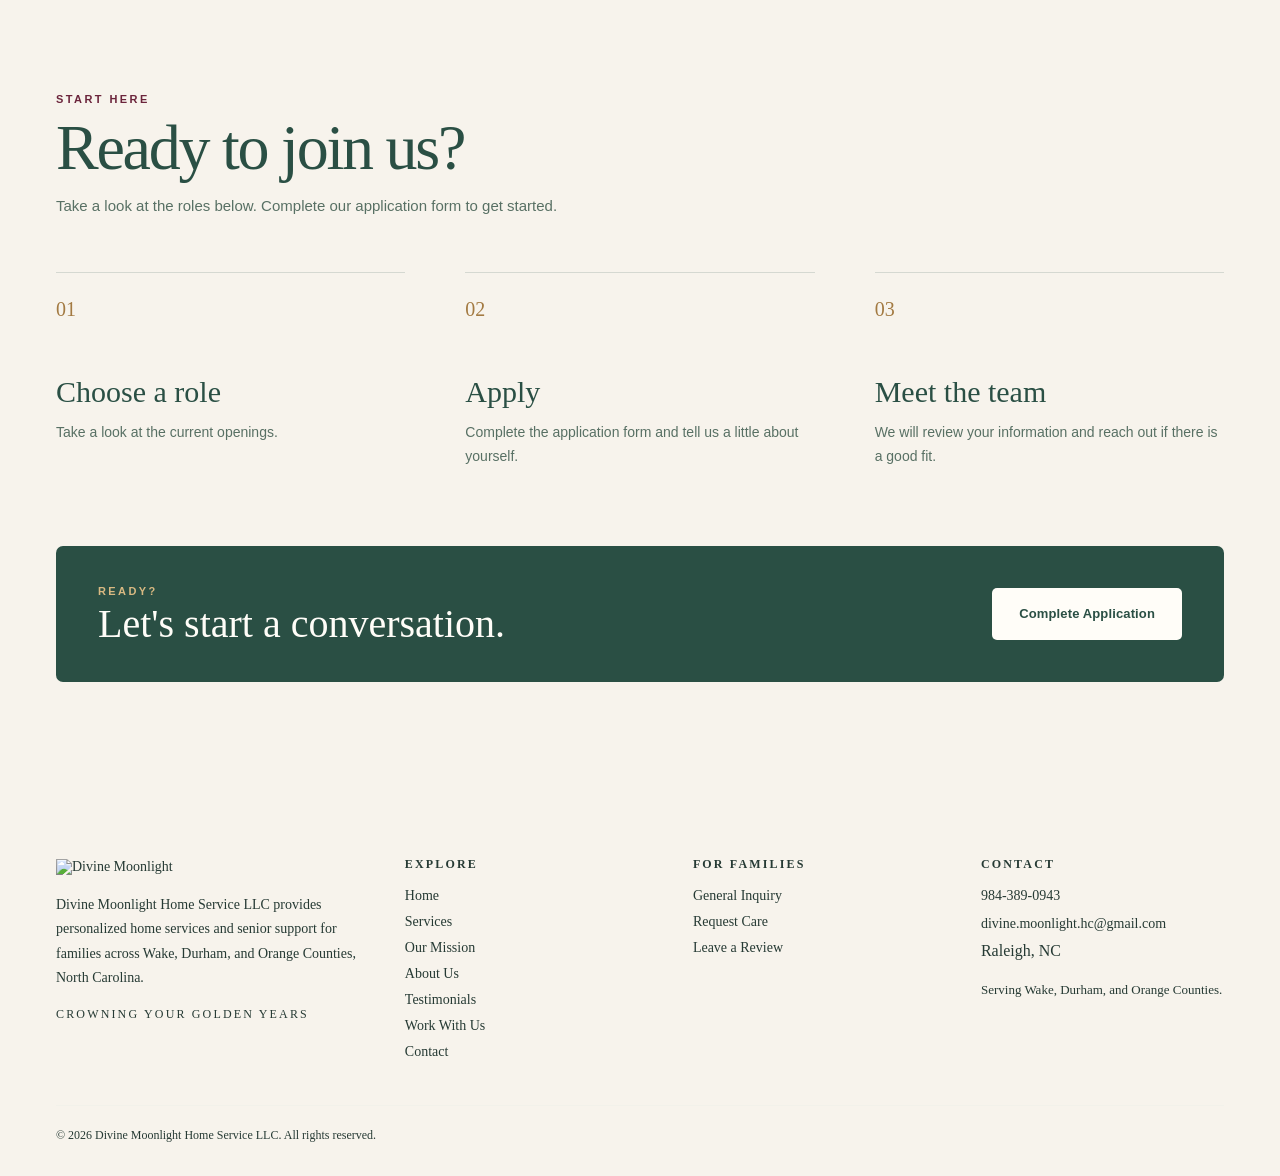
==== commit fddb2525: "Update career hourly rates" ====
--- a/careers.html
+++ b/careers.html
@@ -12,122 +12,23 @@
 </head>
 <body class="careers-page">
   <a class="skip" href="#main-content">Skip to main content</a>
-
   <main id="main-content">
     <section class="careers-hero">
-      <div class="careers-hero-image" aria-hidden="true"></div>
-      <div class="careers-hero-overlay" aria-hidden="true"></div>
-      <div class="careers-hero-content container">
-        <div class="eyebrow">WORK WITH US</div>
-        <h1>Care is more than a service.</h1>
-        <p>We’re looking for caring, dependable people who want to make a difference in the lives of our clients.</p>
-        <div class="careers-actions">
-          <a class="btn btn-primary" href="#open-positions">View Open Positions</a>
-          <a class="careers-text-link" href="#why-divine">Why Divine Moonlight <span>↓</span></a>
-        </div>
+      <div class="careers-hero-image" aria-hidden="true"></div><div class="careers-hero-overlay" aria-hidden="true"></div>
+      <div class="careers-hero-content container"><div class="eyebrow">WORK WITH US</div><h1>Care is more than a service.</h1><p>We’re looking for caring, dependable people who want to make a difference in the lives of our clients.</p><div class="careers-actions"><a class="btn btn-primary" href="#open-positions">View Open Positions</a><a class="careers-text-link" href="#why-divine">Why Divine Moonlight <span>↓</span></a></div></div>
+    </section>
+    <section class="careers-intro" id="why-divine"><div class="container careers-intro-grid"><div><div class="eyebrow">MORE THAN A JOB</div><h2>Bring your skills.<br><em>Bring your heart.</em></h2></div><div class="careers-copy"><p class="careers-lead">Good care starts with good people. We want team members who take pride in what they do and treat every client with respect.</p><p>Our team is growing, and we’re looking for caregivers and nurses who want to be part of something personal, professional, and community-focused.</p><p>If you have experience in home care or nursing, we’d like to hear from you.</p></div></div></section>
+    <section class="careers-values"><div class="container"><div class="careers-heading"><div class="eyebrow">OUR APPROACH</div><h2>What we look for</h2><p>Skills matter. So does how you treat people.</p></div><div class="value-grid"><article class="value-card"><span>01</span><h3>Compassion</h3><p>Treat clients with patience, kindness, and respect.</p></article><article class="value-card"><span>02</span><h3>Professionalism</h3><p>Be professional, communicate clearly, and take your work seriously.</p></article><article class="value-card"><span>03</span><h3>Reliability</h3><p>Show up, follow through, and be someone clients and coworkers can count on.</p></article><article class="value-card"><span>04</span><h3>Teamwork</h3><p>Work well with clients, families, nurses, caregivers, and the rest of the team.</p></article></div></div></section>
+    <section class="open-positions" id="open-positions"><div class="container"><div class="careers-heading positions-heading"><div class="eyebrow">CURRENT OPPORTUNITIES</div><h2>Open positions</h2><p>These are some of the roles we are currently looking to fill. More opportunities will be added as our team grows.</p></div>
+      <div class="position-list">
+        <article class="position-card"><div><div class="position-label">CARE TEAM</div><h3>In-Home Aide / CNA</h3><p>Help clients with everyday needs while providing respectful, dependable care in their homes.</p><div class="position-details"><span>Raleigh, NC</span><span>$16–$22 / hour</span><span>Flexible schedule</span></div></div><a class="position-apply" href="https://forms.cloud.microsoft/Pages/ResponsePage.aspx?id=DQSIkWdsW0yxEjajBLZtrQAAAAAAAAAAAAN__7UrW5lUNUtQVjZOSUpGNDRTNkdYNlNHREhQQkJMNS4u" target="_blank" rel="noopener">Apply <span>↗</span></a></article>
+        <article class="position-card featured-position"><div><div class="position-label">NURSING</div><h3>Licensed Practical Nurse</h3><p>Provide skilled nursing care, keep up with client needs, and communicate with the care team.</p><div class="position-details"><span>Raleigh, NC</span><span>$30–$40 / hour</span><span>Part-time · On-call</span></div></div><a class="position-apply" href="https://forms.cloud.microsoft/Pages/ResponsePage.aspx?id=DQSIkWdsW0yxEjajBLZtrQAAAAAAAAAAAAN__7UrW5lUNtQVjZOSUpGNDRTNkdYNlNHREhQQkJMNS4u" target="_blank" rel="noopener">Apply <span>↗</span></a></article>
+        <article class="position-card"><div><div class="position-label">NURSING LEADERSHIP</div><h3>Registered Nurse / RN Supervisor</h3><p>Provide skilled nursing care while helping support the clinical side of a growing team.</p><div class="position-details"><span>Raleigh, NC</span><span>$40–$50 / hour</span><span>Part-time · On-call</span></div></div><a class="position-apply" href="https://forms.cloud.microsoft/Pages/ResponsePage.aspx?id=DQSIkWdsW0yxEjajBLZtrQAAAAAAAAAAAAN__7UrW5lUNUtQVjZOSUpGNDRTNkdYNlNHREhQQkJMNS4u" target="_blank" rel="noopener">Apply <span>↗</span></a></article>
       </div>
-    </section>
-
-    <section class="careers-intro" id="why-divine">
-      <div class="container careers-intro-grid">
-        <div>
-          <div class="eyebrow">MORE THAN A JOB</div>
-          <h2>Bring your skills.<br><em>Bring your heart.</em></h2>
-        </div>
-        <div class="careers-copy">
-          <p class="careers-lead">Good care starts with good people. We want team members who take pride in what they do and treat every client with respect.</p>
-          <p>Our team is growing, and we’re looking for caregivers and nurses who want to be part of something personal, professional, and community-focused.</p>
-          <p>If you have experience in home care or nursing, we’d like to hear from you.</p>
-        </div>
-      </div>
-    </section>
-
-    <section class="careers-values">
-      <div class="container">
-        <div class="careers-heading">
-          <div class="eyebrow">OUR APPROACH</div>
-          <h2>What we look for</h2>
-          <p>Skills matter. So does how you treat people.</p>
-        </div>
-        <div class="value-grid">
-          <article class="value-card"><span>01</span><h3>Compassion</h3><p>Treat clients with patience, kindness, and respect.</p></article>
-          <article class="value-card"><span>02</span><h3>Professionalism</h3><p>Be professional, communicate clearly, and take your work seriously.</p></article>
-          <article class="value-card"><span>03</span><h3>Reliability</h3><p>Show up, follow through, and be someone clients and coworkers can count on.</p></article>
-          <article class="value-card"><span>04</span><h3>Teamwork</h3><p>Work well with clients, families, nurses, caregivers, and the rest of the team.</p></article>
-        </div>
-      </div>
-    </section>
-
-    <section class="open-positions" id="open-positions">
-      <div class="container">
-        <div class="careers-heading positions-heading">
-          <div class="eyebrow">CURRENT OPPORTUNITIES</div>
-          <h2>Open positions</h2>
-          <p>These are some of the roles we are currently looking to fill. More opportunities will be added as our team grows.</p>
-        </div>
-
-        <div class="position-list">
-          <article class="position-card">
-            <div>
-              <div class="position-label">CARE TEAM</div>
-              <h3>In-Home Aide / CNA</h3>
-              <p>Help clients with everyday needs while providing respectful, dependable care in their homes.</p>
-              <div class="position-details"><span>Raleigh, NC</span><span>$15–$18 / hour</span><span>Flexible schedule</span></div>
-            </div>
-            <a class="position-apply" href="https://forms.cloud.microsoft/Pages/ResponsePage.aspx?id=DQSIkWdsW0yxEjajBLZtrQAAAAAAAAAAAAN__7UrW5lUNUtQVjZOSUpGNDRTNkdYNlNHREhQQkJMNS4u" target="_blank" rel="noopener">Apply <span>↗</span></a>
-          </article>
-
-          <article class="position-card featured-position">
-            <div>
-              <div class="position-label">NURSING</div>
-              <h3>Licensed Practical Nurse</h3>
-              <p>Provide skilled nursing care, keep up with client needs, and communicate with the care team.</p>
-              <div class="position-details"><span>Raleigh, NC</span><span>$31.79–$38.29 / hour</span><span>Part-time · On-call</span></div>
-            </div>
-            <a class="position-apply" href="https://forms.cloud.microsoft/Pages/ResponsePage.aspx?id=DQSIkWdsW0yxEjajBLZtrQAAAAAAAAAAAAN__7UrW5lUNUtQVjZOSUpGNDRTNkdYNlNHREhQQkJMNS4u" target="_blank" rel="noopener">Apply <span>↗</span></a>
-          </article>
-
-          <article class="position-card">
-            <div>
-              <div class="position-label">NURSING LEADERSHIP</div>
-              <h3>Registered Nurse / RN Supervisor</h3>
-              <p>Provide skilled nursing care while helping support the clinical side of a growing team.</p>
-              <div class="position-details"><span>Raleigh, NC</span><span>$39.83–$47.97 / hour</span><span>Part-time · On-call</span></div>
-            </div>
-            <a class="position-apply" href="https://forms.cloud.microsoft/Pages/ResponsePage.aspx?id=DQSIkWdsW0yxEjajBLZtrQAAAAAAAAAAAAN__7UrW5lUNUtQVjZOSUpGNDRTNkdYNlNHREhQQkJMNS4u" target="_blank" rel="noopener">Apply <span>↗</span></a>
-          </article>
-        </div>
-
-        <div class="application-note">
-          <div><div class="eyebrow">SEE ALL OPENINGS</div><h3>Don’t see the right position?</h3><p>We are always interested in meeting good people. More positions will be posted here as they become available.</p></div>
-          <a class="btn btn-primary" href="https://forms.cloud.microsoft/Pages/ResponsePage.aspx?id=DQSIkWdsW0yxEjajBLZtrQAAAAAAAAAAAAN__7UrW5lUNUtQVjZOSUpGNDRTNkdYNlNHREhQQkJMNS4u" target="_blank" rel="noopener">Apply Now</a>
-        </div>
-      </div>
-    </section>
-
-    <section class="how-to-apply" id="apply">
-      <div class="container">
-        <div class="careers-heading">
-          <div class="eyebrow">START HERE</div>
-          <h2>Ready to join us?</h2>
-          <p>Take a look at the roles below. Complete our application form to get started.</p>
-        </div>
-        <div class="apply-grid">
-          <div class="apply-step"><span>01</span><h3>Choose a role</h3><p>Take a look at the current openings.</p></div>
-          <div class="apply-step"><span>02</span><h3>Apply</h3><p>Complete the application form and tell us a little about yourself.</p></div>
-          <div class="apply-step"><span>03</span><h3>Meet the team</h3><p>We will review your information and reach out if there is a good fit.</p></div>
-        </div>
-        <div class="final-apply">
-          <div><div class="eyebrow">READY?</div><h3>Let's start a conversation.</h3></div>
-          <a class="btn btn-primary" href="https://forms.cloud.microsoft/Pages/ResponsePage.aspx?id=DQSIkWdsW0yxEjajBLZtrQAAAAAAAAAAAAN__7UrW5lUNUtQVjZOSUpGNDRTNkdYNlNHREhQQkJMNS4u" target="_blank" rel="noopener">Complete Application</a>
-        </div>
-      </div>
-    </section>
+      <div class="application-note"><div><div class="eyebrow">SEE ALL OPENINGS</div><h3>Don’t see the right position?</h3><p>We are always interested in meeting good people. More positions will be posted here as they become available.</p></div><a class="btn btn-primary" href="https://forms.cloud.microsoft/Pages/ResponsePage.aspx?id=DQSIkWdsW0yxEjajBLZtrQAAAAAAAAAAAAN__7UrW5lUNUtQVjZOSUpGNDRTNkdYNlNHREhQQkJMNS4u" target="_blank" rel="noopener">Apply Now</a></div>
+    </div></section>
+    <section class="how-to-apply" id="apply"><div class="container"><div class="careers-heading"><div class="eyebrow">START HERE</div><h2>Ready to join us?</h2><p>Take a look at the roles below. Complete our application form to get started.</p></div><div class="apply-grid"><div class="apply-step"><span>01</span><h3>Choose a role</h3><p>Take a look at the current openings.</p></div><div class="apply-step"><span>02</span><h3>Apply</h3><p>Complete the application form and tell us a little about yourself.</p></div><div class="apply-step"><span>03</span><h3>Meet the team</h3><p>We will review your information and reach out if there is a good fit.</p></div></div><div class="final-apply"><div><div class="eyebrow">READY?</div><h3>Let's start a conversation.</h3></div><a class="btn btn-primary" href="https://forms.cloud.microsoft/Pages/ResponsePage.aspx?id=DQSIkWdsW0yxEjajBLZtrQAAAAAAAAAAAAN__7UrW5lUNUtQVjZOSUpGNDRTNkdYNlNHREhQQkJMNS4u" target="_blank" rel="noopener">Complete Application</a></div></div></section>
   </main>
-
-  <div id="shared-site-footer"></div>
-  <script src="script.js"></script>
-  <script src="careers.js"></script>
-  <script src="footer.js"></script>
+  <div id="shared-site-footer"></div><script src="script.js"></script><script src="careers.js"></script><script src="footer.js"></script>
 </body>
 </html>
--- a/styles.css
+++ b/styles.css
@@ -3619,7 +3619,36 @@
 
 
 /* MOBILE NURSING POOL — real element for reliable placement */
-.mobile-nursing-pool { display: none !important; }
+.mobile-nursing-pool {
+  display: inline-block !important;
+  position: relative !important;
+  z-index: 10 !important;
+  color: var(--burgundy) !important;
+  font-family: var(--sans) !important;
+  font-size: 11px !important;
+  font-weight: 700 !important;
+  letter-spacing: .14em !important;
+  line-height: 1.3 !important;
+  text-decoration: none !important;
+  text-transform: uppercase !important;
+  transition: color .2s ease, border-color .2s ease !important;
+}
+@media (min-width: 701px) {
+  main > section.hero:first-of-type .actions .mobile-nursing-pool {
+    order: -1 !important;
+    flex-basis: 100% !important;
+    margin: 0 0 2px !important;
+    padding-bottom: 12px !important;
+    border-bottom: 1px solid rgba(42,79,68,.18) !important;
+  }
+}
+.mobile-nursing-pool:hover {
+  color: var(--sage-dark) !important;
+  border-color: rgba(42,79,68,.45) !important;
+}
+main > section.hero:first-of-type .hero-copy::after {
+  display: none !important;
+}
 @media (max-width: 700px) {
   main > section.hero:first-of-type .mobile-nursing-pool {
     display: block !important;
@@ -4151,3 +4180,230 @@
     transition: none;
   }
 }
+
+
+/* Contact phone — keep the number aligned with the site's clean sans-serif typography. */
+.contact-card .contact-phone {
+  font-family: var(--sans);
+  font-size: 1.35rem;
+  font-weight: 500;
+  letter-spacing: 0;
+  line-height: 1.25;
+}
+
+/* Service-area list links */
+.service-area-list li {
+  display: flex;
+  align-items: center;
+  justify-content: space-between;
+  gap: 14px;
+}
+.service-area-list li a {
+  color: var(--burgundy);
+  font-family: var(--sans);
+  font-size: 11px;
+  font-weight: 600;
+  letter-spacing: .08em;
+  text-decoration: none;
+  text-transform: uppercase;
+}
+.service-area-list li a:hover {
+  color: var(--sage-dark);
+}
+
+
+/* =========================================================
+   SERVICE AREAS — MAP IMAGE PRESENTATION
+   ========================================================= */
+
+.service-area-page {
+  padding: 118px 0 105px;
+  background:
+    radial-gradient(circle at 8% 20%, rgba(168,200,189,.16), transparent 28%),
+    var(--cream);
+}
+
+.service-area-intro {
+  max-width: 760px;
+  margin: 0 auto 52px;
+  text-align: center;
+}
+
+.service-area-intro .eyebrow {
+  color: var(--burgundy);
+  font-weight: 600;
+  letter-spacing: .18em;
+}
+
+.service-area-intro h1 {
+  margin: 9px 0 16px;
+  color: var(--sage-dark);
+  font-family: var(--display);
+  font-size: clamp(52px, 6vw, 78px);
+  font-weight: 500;
+  line-height: .95;
+  letter-spacing: -.035em;
+}
+
+.service-area-intro p {
+  max-width: 650px;
+  margin: 0 auto;
+  color: var(--muted);
+  line-height: 1.8;
+}
+
+.service-area-layout {
+  display: grid;
+  grid-template-columns: minmax(0, 1.5fr) minmax(300px, .72fr);
+  gap: clamp(34px, 5vw, 72px);
+  align-items: center;
+  max-width: 1180px;
+  margin: 0 auto;
+}
+
+.service-area-map-wrap {
+  position: relative;
+  min-width: 0;
+  overflow: hidden;
+  border: 1px solid rgba(42,79,68,.12);
+  border-radius: 24px;
+  background: var(--paper);
+  box-shadow: 0 24px 60px rgba(42,79,68,.10);
+}
+
+.service-area-map-image {
+  position: relative;
+  display: block;
+  width: 100%;
+  line-height: 0;
+  background: var(--paper);
+}
+
+.service-area-map-image::after {
+  content: '';
+  position: absolute;
+  inset: 0;
+  pointer-events: none;
+  background: linear-gradient(180deg, rgba(247,243,236,0) 72%, rgba(247,243,236,.18) 100%);
+}
+
+.service-area-map-image img {
+  display: block;
+  width: 100%;
+  height: auto;
+  max-height: 570px;
+  object-fit: contain;
+  object-position: center;
+}
+
+.map-image-label {
+  position: absolute;
+  left: 20px;
+  bottom: 20px;
+  z-index: 2;
+  padding: 9px 13px;
+  border: 1px solid rgba(42,79,68,.12);
+  border-radius: 999px;
+  background: rgba(247,243,236,.92);
+  color: var(--sage-dark);
+  font-family: var(--sans);
+  font-size: 10px;
+  font-weight: 700;
+  letter-spacing: .15em;
+  line-height: 1;
+  text-transform: uppercase;
+  box-shadow: 0 8px 24px rgba(42,79,68,.10);
+}
+
+.service-area-info {
+  align-self: center;
+  padding: 8px 0;
+}
+
+.service-area-info > .eyebrow {
+  color: var(--burgundy);
+  font-weight: 600;
+  letter-spacing: .16em;
+}
+
+.service-area-info h2 {
+  margin: 10px 0 17px;
+  color: var(--sage-dark);
+  font-family: var(--display);
+  font-size: clamp(40px, 4vw, 58px);
+  font-weight: 500;
+  line-height: .95;
+  letter-spacing: -.025em;
+}
+
+.service-area-summary {
+  margin: 0 0 22px !important;
+  color: var(--ink) !important;
+  font-size: 15px;
+  line-height: 1.7 !important;
+}
+
+.service-area-list {
+  margin: 0 0 25px;
+  border-top: 1px solid rgba(42,79,68,.15);
+}
+
+.service-area-list li {
+  padding: 15px 0;
+  border-bottom: 1px solid rgba(42,79,68,.15);
+  color: var(--sage-dark);
+  font-size: 15px;
+  font-weight: 600;
+}
+
+.service-area-list li span::before {
+  content: '';
+  display: inline-block;
+  width: 7px;
+  height: 7px;
+  margin: 0 11px 1px 1px;
+  border-radius: 50%;
+  background: var(--gold);
+  box-shadow: 0 0 0 4px rgba(193,157,75,.10);
+}
+
+.service-area-list li a {
+  transition: color .2s ease, transform .2s ease;
+}
+
+.service-area-list li a:hover {
+  transform: translateX(2px);
+}
+
+.service-area-info > p:not(.service-area-summary) {
+  max-width: 390px;
+  margin: 0 0 25px;
+  color: var(--muted);
+  line-height: 1.75;
+}
+
+.service-area-info .btn {
+  min-height: 50px;
+  padding: 0 25px;
+  border-radius: 999px;
+  box-shadow: 0 12px 28px rgba(90,24,48,.14);
+}
+
+@media (max-width: 850px) {
+  .service-area-page { padding: 88px 0 72px; }
+  .service-area-intro { margin-bottom: 38px; }
+  .service-area-layout { grid-template-columns: 1fr; gap: 38px; }
+  .service-area-map-wrap { border-radius: 20px; }
+  .service-area-map-image img { max-height: none; }
+  .service-area-info { padding: 0 4px; }
+}
+
+@media (max-width: 500px) {
+  .service-area-page { padding: 72px 0 60px; }
+  .service-area-intro { margin-bottom: 30px; }
+  .service-area-intro h1 { font-size: clamp(48px, 15vw, 64px); }
+  .service-area-intro p { font-size: 15px; line-height: 1.7; }
+  .service-area-map-wrap { border-radius: 16px; box-shadow: 0 16px 36px rgba(42,79,68,.09); }
+  .map-image-label { left: 13px; bottom: 13px; padding: 8px 10px; font-size: 9px; }
+  .service-area-info h2 { font-size: 43px; }
+}
